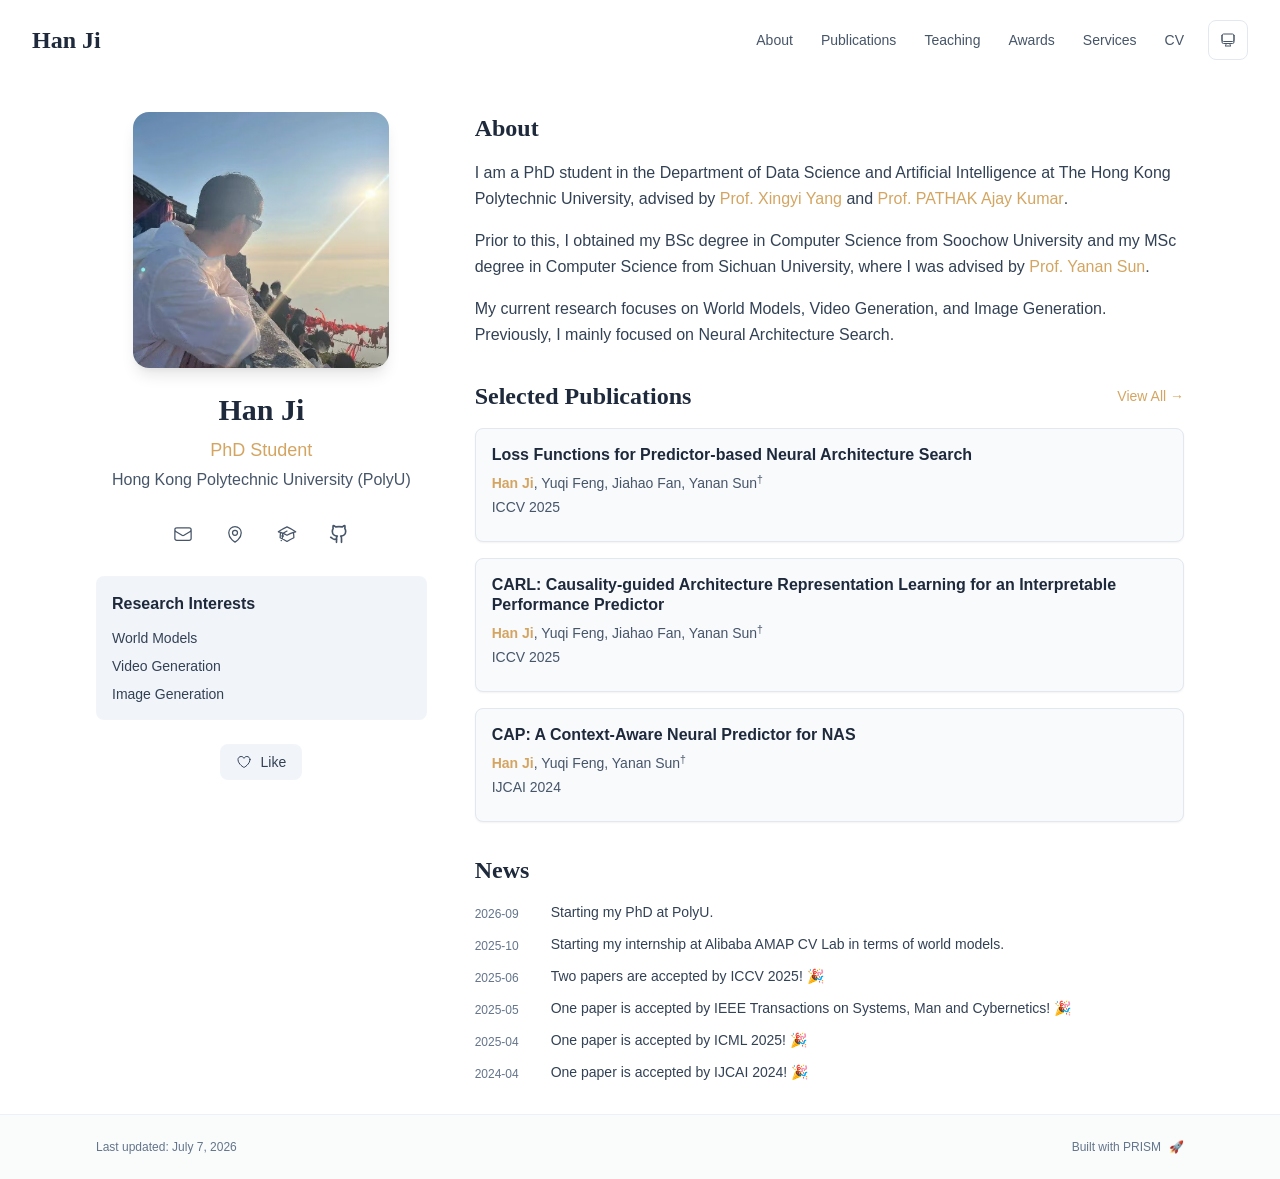
==== index.html @ 6428b6d0 "Initial deploy of academic website" ====
<!DOCTYPE html><html lang="en" class="scroll-smooth"><head><meta charSet="utf-8"/><meta name="viewport" content="width=device-width, initial-scale=1"/><link rel="preload" as="image" href="/bio2.png"/><link rel="stylesheet" href="/_next/static/css/220751dcb2cdf23d.css" data-precedence="next"/><link rel="preload" as="script" fetchPriority="low" href="/_next/static/chunks/webpack-af78f5c2c11af041.js"/><script src="/_next/static/chunks/4bd1b696-70b6d399998de86a.js" async=""></script><script src="/_next/static/chunks/684-5aaa8290a129f299.js" async=""></script><script src="/_next/static/chunks/main-app-34bcc7e7aa628ab0.js" async=""></script><script src="/_next/static/chunks/461-a9a5d7b05a71d978.js" async=""></script><script src="/_next/static/chunks/874-6cc630662f3664af.js" async=""></script><script src="/_next/static/chunks/291-e39730cc9327e39b.js" async=""></script><script src="/_next/static/chunks/app/layout-561e9ae7601bf448.js" async=""></script><script src="/_next/static/chunks/178-595a94b9af1e67b5.js" async=""></script><script src="/_next/static/chunks/748-71837b0eea5f5a3c.js" async=""></script><script src="/_next/static/chunks/app/page-a3419cb23f9fa292.js" async=""></script><link rel="icon" href="/favicon.svg" type="image/svg+xml"/><link rel="dns-prefetch" href="https://jialeliu.com"/><link rel="preconnect" href="https://jialeliu.com" crossorigin=""/><link rel="preload" as="font" type="font/woff2" href="https://jialeliu.com/fonts/georgiab.woff2" crossorigin=""/><script>
              try {
                const theme = localStorage.getItem('theme-storage');
                const parsed = theme ? JSON.parse(theme) : null;
                const setting = parsed?.state?.theme || 'system';
                const prefersDark = typeof window !== 'undefined' && window.matchMedia && window.matchMedia('(prefers-color-scheme: dark)').matches;
                const effective = setting === 'dark' ? 'dark' : (setting === 'light' ? 'light' : (prefersDark ? 'dark' : 'light'));
                var root = document.documentElement;
                root.classList.add(effective);
                root.setAttribute('data-theme', effective);
              } catch (e) {
                var root = document.documentElement;
                root.classList.add('light');
                root.setAttribute('data-theme', 'light');
              }
            </script><script>
    try {
      const cfg = {"enabled":true,"locales":["en"],"defaultLocale":"en","mode":"auto","fixedLocale":"en","persist":true,"switcher":true,"labels":{"en":"English"}};
      const storageKey = 'locale-storage';
      const normalize = (value) => typeof value === 'string' ? value.trim().replace('_', '-').toLowerCase() : '';
      const matchLocale = (candidate) => {
        const normalized = normalize(candidate);
        if (!normalized) return null;
        if (cfg.locales.includes(normalized)) return normalized;
        const language = normalized.split('-')[0];
        if (cfg.locales.includes(language)) return language;
        return null;
      };

      let resolved = null;

      if (!cfg.enabled) {
        resolved = cfg.defaultLocale;
      } else if (cfg.persist) {
        resolved = matchLocale(localStorage.getItem(storageKey));
      }

      if (!resolved) {
        if (cfg.mode === 'fixed') {
          resolved = cfg.fixedLocale;
        } else {
          resolved = matchLocale(navigator.language);
        }
      }

      if (!resolved) {
        resolved = cfg.defaultLocale;
      }

      const root = document.documentElement;
      root.lang = resolved;
      root.setAttribute('data-locale', resolved);

      if (cfg.persist) {
        localStorage.setItem(storageKey, resolved);
      }
    } catch (e) {
      const root = document.documentElement;
      root.lang = 'en';
      root.setAttribute('data-locale', 'en');
    }
  </script><title>Han Ji</title><meta name="description" content="PhD student at the Hong Kong Polytechnic University."/><meta name="author" content="Han Ji"/><meta name="keywords" content="Han Ji,PhD,Research,Hong Kong Polytechnic University (PolyU)"/><meta name="creator" content="Han Ji"/><meta name="publisher" content="Han Ji"/><meta property="og:title" content="Han Ji"/><meta property="og:description" content="PhD student at the Hong Kong Polytechnic University."/><meta property="og:site_name" content="Han Ji&#x27;s Academic Website"/><meta property="og:locale" content="en_US"/><meta property="og:type" content="website"/><meta name="twitter:card" content="summary"/><meta name="twitter:title" content="Han Ji"/><meta name="twitter:description" content="PhD student at the Hong Kong Polytechnic University."/><link rel="icon" href="/favicon.svg"/><script>document.querySelectorAll('body link[rel="icon"], body link[rel="apple-touch-icon"]').forEach(el => document.head.appendChild(el))</script><script src="/_next/static/chunks/polyfills-42372ed130431b0a.js" noModule=""></script></head><body class="font-sans antialiased"><div style="visibility:hidden"><nav class="fixed top-0 left-0 right-0 z-50" data-headlessui-state=""><div class="transition-all duration-300 ease-out bg-transparent" style="transform:translateY(-100px)"><div class="max-w-7xl mx-auto px-4 sm:px-6 lg:px-8"><div class="flex justify-between items-center h-16 lg:h-20"><div class="flex-shrink-0" tabindex="0"><a class="text-xl lg:text-2xl font-serif font-semibold text-primary hover:text-accent transition-colors duration-200" href="/">Han Ji</a></div><div class="hidden lg:block"><div class="ml-10 flex items-center space-x-3"><div class="relative flex items-baseline space-x-1"><a data-nav-href="/" class="relative px-3 py-2 text-sm font-medium rounded-lg transition-colors duration-150 text-primary" href="/">About</a><a data-nav-href="/publications" class="relative px-3 py-2 text-sm font-medium rounded-lg transition-colors duration-150 text-neutral-600" href="/publications/">Publications</a><a data-nav-href="/teaching" class="relative px-3 py-2 text-sm font-medium rounded-lg transition-colors duration-150 text-neutral-600" href="/teaching/">Teaching</a><a data-nav-href="/awards" class="relative px-3 py-2 text-sm font-medium rounded-lg transition-colors duration-150 text-neutral-600" href="/awards/">Awards</a><a data-nav-href="/services" class="relative px-3 py-2 text-sm font-medium rounded-lg transition-colors duration-150 text-neutral-600" href="/services/">Services</a><a data-nav-href="/cv" class="relative px-3 py-2 text-sm font-medium rounded-lg transition-colors duration-150 text-neutral-600" href="/cv/">CV</a></div><div class="flex items-center justify-center w-10 h-10 rounded-lg border border-neutral-200 dark:border-[rgba(148,163,184,0.24)] bg-background dark:bg-neutral-800"><div class="w-4 h-4 rounded-full bg-neutral-300 animate-pulse"></div></div></div></div><div class="lg:hidden flex items-center space-x-2"><div class="flex items-center justify-center w-10 h-10 rounded-lg border border-neutral-200 dark:border-[rgba(148,163,184,0.24)] bg-background dark:bg-neutral-800"><div class="w-4 h-4 rounded-full bg-neutral-300 animate-pulse"></div></div><button class="inline-flex items-center justify-center p-2 rounded-md text-neutral-600 hover:text-primary hover:bg-neutral-100 dark:hover:bg-neutral-800 focus:outline-none focus:ring-2 focus:ring-inset focus:ring-accent transition-colors duration-200" id="headlessui-disclosure-button-«R7pdb»" type="button" aria-expanded="false" data-headlessui-state=""><span class="sr-only">Open main menu</span><div><svg xmlns="http://www.w3.org/2000/svg" fill="none" viewBox="0 0 24 24" stroke-width="1.5" stroke="currentColor" aria-hidden="true" data-slot="icon" class="block h-6 w-6"><path stroke-linecap="round" stroke-linejoin="round" d="M3.75 6.75h16.5M3.75 12h16.5m-16.5 5.25h16.5"></path></svg></div></button></div></div></div></div></nav><main class="min-h-screen pt-16 lg:pt-20"><div class="max-w-6xl mx-auto px-4 sm:px-6 lg:px-8 py-8 bg-background min-h-screen"><div class="grid grid-cols-1 lg:grid-cols-3 gap-12"><div class="lg:col-span-1"><div class="sticky top-8" style="opacity:0;transform:translateY(20px)"><div class="w-64 h-64 mx-auto mb-6 rounded-2xl overflow-hidden shadow-lg hover:shadow-xl transition-all duration-200 hover:scale-105"><img alt="Han Ji" width="256" height="256" decoding="async" data-nimg="1" class="w-full h-full object-cover object-[32%_center]" style="color:transparent" src="/bio2.png"/></div><div class="text-center mb-6"><h1 class="text-3xl font-serif font-bold text-primary mb-2">Han Ji</h1><p class="text-lg text-accent font-medium mb-1">PhD Student</p><p class="text-neutral-600 mb-2">Hong Kong Polytechnic University (PolyU)</p></div><div class="flex flex-wrap justify-center gap-3 sm:gap-4 mb-6 relative px-2"><div class="relative"><button class="p-2 sm:p-2 transition-colors duration-200 text-neutral-600 dark:text-neutral-400 hover:text-accent" aria-label="Email"><svg xmlns="http://www.w3.org/2000/svg" fill="none" viewBox="0 0 24 24" stroke-width="1.5" stroke="currentColor" aria-hidden="true" data-slot="icon" class="h-5 w-5"><path stroke-linecap="round" stroke-linejoin="round" d="M21.75 6.75v10.5a2.25 2.25 0 0 1-2.25 2.25h-15a2.25 2.25 0 0 1-2.25-2.25V6.75m19.5 0A2.25 2.25 0 0 0 19.5 4.5h-15a2.25 2.25 0 0 0-2.25 2.25m19.5 0v.243a2.25 2.25 0 0 1-1.07 1.916l-7.5 4.615a2.25 2.25 0 0 1-2.36 0L3.32 8.91a2.25 2.25 0 0 1-1.07-1.916V6.75"></path></svg></button></div><div class="relative"><button class="p-2 sm:p-2 transition-colors duration-200 text-neutral-600 dark:text-neutral-400 hover:text-accent" aria-label="Location"><svg xmlns="http://www.w3.org/2000/svg" fill="none" viewBox="0 0 24 24" stroke-width="1.5" stroke="currentColor" aria-hidden="true" data-slot="icon" class="h-5 w-5"><path stroke-linecap="round" stroke-linejoin="round" d="M15 10.5a3 3 0 1 1-6 0 3 3 0 0 1 6 0Z"></path><path stroke-linecap="round" stroke-linejoin="round" d="M19.5 10.5c0 7.142-7.5 11.25-7.5 11.25S4.5 17.642 4.5 10.5a7.5 7.5 0 1 1 15 0Z"></path></svg></button></div><a href="https://scholar.google.com/citations?user=pxT6aN0AAAAJ" target="_blank" rel="noopener noreferrer" class="p-2 sm:p-2 text-neutral-600 dark:text-neutral-400 hover:text-accent transition-colors duration-200" aria-label="Google Scholar"><svg xmlns="http://www.w3.org/2000/svg" fill="none" viewBox="0 0 24 24" stroke-width="1.5" stroke="currentColor" aria-hidden="true" data-slot="icon" class="h-5 w-5"><path stroke-linecap="round" stroke-linejoin="round" d="M4.26 10.147a60.438 60.438 0 0 0-.491 6.347A48.62 48.62 0 0 1 12 20.904a48.62 48.62 0 0 1 8.232-4.41 60.46 60.46 0 0 0-.491-6.347m-15.482 0a50.636 50.636 0 0 0-2.658-.813A59.906 59.906 0 0 1 12 3.493a59.903 59.903 0 0 1 10.399 5.84c-.896.248-1.783.52-2.658.814m-15.482 0A50.717 50.717 0 0 1 12 13.489a50.702 50.702 0 0 1 7.74-3.342M6.75 15a.75.75 0 1 0 0-1.5.75.75 0 0 0 0 1.5Zm0 0v-3.675A55.378 55.378 0 0 1 12 8.443m-7.007 11.55A5.981 5.981 0 0 0 6.75 15.75v-1.5"></path></svg></a><a href="https://github.com/jihan4431" target="_blank" rel="noopener noreferrer" class="p-2 sm:p-2 text-neutral-600 dark:text-neutral-400 hover:text-accent transition-colors duration-200" aria-label="GitHub"><svg xmlns="http://www.w3.org/2000/svg" width="24" height="24" viewBox="0 0 24 24" fill="none" stroke="currentColor" stroke-width="2" stroke-linecap="round" stroke-linejoin="round" class="lucide lucide-github h-5 w-5" aria-hidden="true"><path d="M15 22v-4a4.8 4.8 0 0 0-1-3.5c3 0 6-2 6-5.5.08-1.25-.27-2.48-1-3.5.28-1.15.28-2.35 0-3.5 0 0-1 0-3 1.5-2.64-.5-5.36-.5-8 0C6 2 5 2 5 2c-.3 1.15-.3 2.35 0 3.5A5.403 5.403 0 0 0 4 9c0 3.5 3 5.5 6 5.5-.39.49-.68 1.05-.85 1.65-.17.6-.22 1.23-.15 1.85v4"></path><path d="M9 18c-4.51 2-5-2-7-2"></path></svg></a></div><div class="bg-neutral-100 dark:bg-neutral-800 rounded-lg p-4 mb-6 hover:shadow-lg transition-all duration-200 hover:scale-[1.02]"><h3 class="font-semibold text-primary mb-3">Research Interests</h3><div class="space-y-2 text-sm text-neutral-700 dark:text-neutral-500"><div>World Models</div><div>Video Generation</div><div>Image Generation</div></div></div><div class="flex justify-center"><div class="relative"><button class="flex items-center space-x-2 px-4 py-2 rounded-lg font-medium text-sm transition-all duration-200 bg-neutral-100 dark:bg-neutral-800 text-neutral-700 dark:text-neutral-500 hover:bg-red-50 dark:hover:bg-red-900/20 hover:text-red-600 dark:hover:text-red-400 cursor-pointer" tabindex="0"><svg xmlns="http://www.w3.org/2000/svg" fill="none" viewBox="0 0 24 24" stroke-width="1.5" stroke="currentColor" aria-hidden="true" data-slot="icon" class="h-4 w-4"><path stroke-linecap="round" stroke-linejoin="round" d="M21 8.25c0-2.485-2.099-4.5-4.688-4.5-1.935 0-3.597 1.126-4.312 2.733-.715-1.607-2.377-2.733-4.313-2.733C5.1 3.75 3 5.765 3 8.25c0 7.22 9 12 9 12s9-4.78 9-12Z"></path></svg><span>Like</span></button></div></div></div></div><div class="lg:col-span-2 space-y-8"><section id="about" class="scroll-mt-24 space-y-8"><section style="opacity:0;transform:translateY(20px)"><h2 class="text-2xl font-serif font-bold text-primary mb-4">About</h2><div class="text-neutral-700 dark:text-neutral-600 leading-relaxed"><p class="mb-4 last:mb-0">I am a PhD student in the Department of Data Science and Artificial Intelligence at The Hong Kong Polytechnic University, advised by <a href="https://adamdad.github.io/" node="[object Object]" target="_blank" rel="noopener noreferrer" class="text-accent font-medium transition-all duration-200 rounded hover:bg-accent/10 hover:shadow-sm">Prof. Xingyi Yang</a> and <a href="https://web.comp.polyu.edu.hk/csajaykr/" node="[object Object]" target="_blank" rel="noopener noreferrer" class="text-accent font-medium transition-all duration-200 rounded hover:bg-accent/10 hover:shadow-sm">Prof. PATHAK Ajay Kumar</a>.</p>
<p class="mb-4 last:mb-0">Prior to this, I obtained my BSc degree in Computer Science from Soochow University and my MSc degree in Computer Science from Sichuan University, where I was advised by <a href="https://yn-sun.github.io/" node="[object Object]" target="_blank" rel="noopener noreferrer" class="text-accent font-medium transition-all duration-200 rounded hover:bg-accent/10 hover:shadow-sm">Prof. Yanan Sun</a>.</p>
<p class="mb-4 last:mb-0">My current research focuses on World Models, Video Generation, and Image Generation. Previously, I mainly focused on Neural Architecture Search.</p></div></section><section style="opacity:0;transform:translateY(20px)"><div class="flex items-center justify-between mb-4"><h2 class="text-2xl font-serif font-bold text-primary">Selected Publications</h2><a class="text-accent hover:text-accent-dark text-sm font-medium transition-all duration-200 rounded hover:bg-accent/10 hover:shadow-sm" href="/publications/">View All<!-- --> →</a></div><div class="space-y-4"><div class="bg-neutral-50 dark:bg-neutral-800 p-4 rounded-lg shadow-sm border border-neutral-200 dark:border-[rgba(148,163,184,0.24)] hover:shadow-lg transition-all duration-200 hover:scale-[1.02]" style="opacity:0;transform:translateY(20px)"><h3 class="font-semibold text-primary mb-2 leading-tight">Loss Functions for Predictor-based Neural Architecture Search</h3><p class="text-sm text-neutral-600 dark:text-neutral-500 mb-1"><span><span class="font-semibold text-accent ">Han Ji</span>, </span><span><span class=" ">Yuqi Feng</span>, </span><span><span class=" ">Jiahao Fan</span>, </span><span><span class=" ">Yanan Sun</span><sup class="ml-0 text-neutral-600 dark:text-neutral-500">†</sup></span></p><p class="text-sm text-neutral-600 dark:text-neutral-500 mb-2">ICCV 2025</p></div><div class="bg-neutral-50 dark:bg-neutral-800 p-4 rounded-lg shadow-sm border border-neutral-200 dark:border-[rgba(148,163,184,0.24)] hover:shadow-lg transition-all duration-200 hover:scale-[1.02]" style="opacity:0;transform:translateY(20px)"><h3 class="font-semibold text-primary mb-2 leading-tight">CARL: Causality-guided Architecture Representation Learning for an Interpretable Performance Predictor</h3><p class="text-sm text-neutral-600 dark:text-neutral-500 mb-1"><span><span class="font-semibold text-accent ">Han Ji</span>, </span><span><span class=" ">Yuqi Feng</span>, </span><span><span class=" ">Jiahao Fan</span>, </span><span><span class=" ">Yanan Sun</span><sup class="ml-0 text-neutral-600 dark:text-neutral-500">†</sup></span></p><p class="text-sm text-neutral-600 dark:text-neutral-500 mb-2">ICCV 2025</p></div><div class="bg-neutral-50 dark:bg-neutral-800 p-4 rounded-lg shadow-sm border border-neutral-200 dark:border-[rgba(148,163,184,0.24)] hover:shadow-lg transition-all duration-200 hover:scale-[1.02]" style="opacity:0;transform:translateY(20px)"><h3 class="font-semibold text-primary mb-2 leading-tight">CAP: A Context-Aware Neural Predictor for NAS</h3><p class="text-sm text-neutral-600 dark:text-neutral-500 mb-1"><span><span class="font-semibold text-accent ">Han Ji</span>, </span><span><span class=" ">Yuqi Feng</span>, </span><span><span class=" ">Yanan Sun</span><sup class="ml-0 text-neutral-600 dark:text-neutral-500">†</sup></span></p><p class="text-sm text-neutral-600 dark:text-neutral-500 mb-2">IJCAI 2024</p></div></div></section><section style="opacity:0;transform:translateY(20px)"><h2 class="text-2xl font-serif font-bold text-primary mb-4">News</h2><div class="space-y-3"><div class="flex items-start space-x-3"><span class="text-xs text-neutral-500 mt-1 w-16 flex-shrink-0">2026-09</span><p class="text-sm text-neutral-700">Starting my PhD at PolyU.</p></div><div class="flex items-start space-x-3"><span class="text-xs text-neutral-500 mt-1 w-16 flex-shrink-0">2025-10</span><p class="text-sm text-neutral-700">Starting my internship at Alibaba AMAP CV Lab in terms of world models.</p></div><div class="flex items-start space-x-3"><span class="text-xs text-neutral-500 mt-1 w-16 flex-shrink-0">2025-06</span><p class="text-sm text-neutral-700">Two papers are accepted by ICCV 2025! 🎉</p></div><div class="flex items-start space-x-3"><span class="text-xs text-neutral-500 mt-1 w-16 flex-shrink-0">2025-05</span><p class="text-sm text-neutral-700">One paper is accepted by IEEE Transactions on Systems, Man and Cybernetics! 🎉</p></div><div class="flex items-start space-x-3"><span class="text-xs text-neutral-500 mt-1 w-16 flex-shrink-0">2025-04</span><p class="text-sm text-neutral-700">One paper is accepted by ICML 2025! 🎉</p></div><div class="flex items-start space-x-3"><span class="text-xs text-neutral-500 mt-1 w-16 flex-shrink-0">2024-04</span><p class="text-sm text-neutral-700">One paper is accepted by IJCAI 2024! 🎉</p></div></div></section></section></div></div></div><!--$--><!--/$--><!--$--><!--/$--></main><footer class="border-t border-neutral-200/50 bg-neutral-50/50 dark:bg-neutral-900/50 dark:border-neutral-700/50"><div class="max-w-6xl mx-auto px-4 sm:px-6 lg:px-8 py-6"><div class="flex flex-col sm:flex-row justify-between items-center gap-2"><p class="text-xs text-neutral-500">Last updated<!-- -->: <!-- -->July 7, 2026</p><p class="text-xs text-neutral-500 flex items-center"><a href="https://github.com/xyjoey/PRISM" target="_blank" rel="noopener noreferrer">Built with PRISM</a><span class="ml-2">🚀</span></p></div></div></footer></div><script src="/_next/static/chunks/webpack-af78f5c2c11af041.js" async=""></script><script>(self.__next_f=self.__next_f||[]).push([0])</script><script>self.__next_f.push([1,"1:\"$Sreact.fragment\"\n3:I[3719,[\"461\",\"static/chunks/461-a9a5d7b05a71d978.js\",\"874\",\"static/chunks/874-6cc630662f3664af.js\",\"291\",\"static/chunks/291-e39730cc9327e39b.js\",\"177\",\"static/chunks/app/layout-561e9ae7601bf448.js\"],\"ThemeProvider\"]\n4:I[310,[\"461\",\"static/chunks/461-a9a5d7b05a71d978.js\",\"874\",\"static/chunks/874-6cc630662f3664af.js\",\"291\",\"static/chunks/291-e39730cc9327e39b.js\",\"177\",\"static/chunks/app/layout-561e9ae7601bf448.js\"],\"LocaleProvider\"]\n5:I[4574,[\"461\",\"static/chunks/461-a9a5d7b05a71d978.js\",\"874\",\"static/chunks/874-6cc630662f3664af.js\",\"291\",\"static/chunks/291-e39730cc9327e39b.js\",\"177\",\"static/chunks/app/layout-561e9ae7601bf448.js\"],\"default\"]\n6:I[7555,[],\"\"]\n7:I[1295,[],\"\"]\n8:I[2548,[\"461\",\"static/chunks/461-a9a5d7b05a71d978.js\",\"874\",\"static/chunks/874-6cc630662f3664af.js\",\"291\",\"static/chunks/291-e39730cc9327e39b.js\",\"177\",\"static/chunks/app/layout-561e9ae7601bf448.js\"],\"default\"]\n9:I[6613,[\"461\",\"static/chunks/461-a9a5d7b05a71d978.js\",\"178\",\"static/chunks/178-595a94b9af1e67b5.js\",\"874\",\"static/chunks/874-6cc630662f3664af.js\",\"748\",\"static/chunks/748-71837b0eea5f5a3c.js\",\"974\",\"static/chunks/app/page-a3419cb23f9fa292.js\"],\"default\"]\na:I[9665,[],\"MetadataBoundary\"]\nc:I[9665,[],\"OutletBoundary\"]\nf:I[4911,[],\"AsyncMetadataOutlet\"]\n11:I[9665,[],\"ViewportBoundary\"]\n13:I[6614,[],\"\"]\n:HL[\"/_next/static/css/220751dcb2cdf23d.css\",\"style\"]\n2:T5c4,\n    try {\n      const cfg = {\"enabled\":true,\"locales\":[\"en\"],\"defaultLocale\":\"en\",\"mode\":\"auto\",\"fixedLocale\":\"en\",\"persist\":true,\"switcher\":true,\"labels\":{\"en\":\"English\"}};\n      const storageKey = 'locale-storage';\n      const normalize = (value) =\u003e typeof value === 'string' ? value.trim().replace('_', '-').toLowerCase() : '';\n      const matchLocale = (candidate) =\u003e {\n        const normalized = normalize(candidate);\n        if (!normalized) return null;\n        if (cfg.locales.includes(normalized)) return normalized;\n        const language = normalized.split('-')[0];\n        if (cfg.locales.includes(language)) return language;\n        return null;\n      "])</script><script>self.__next_f.push([1,"};\n\n      let resolved = null;\n\n      if (!cfg.enabled) {\n        resolved = cfg.defaultLocale;\n      } else if (cfg.persist) {\n        resolved = matchLocale(localStorage.getItem(storageKey));\n      }\n\n      if (!resolved) {\n        if (cfg.mode === 'fixed') {\n          resolved = cfg.fixedLocale;\n        } else {\n          resolved = matchLocale(navigator.language);\n        }\n      }\n\n      if (!resolved) {\n        resolved = cfg.defaultLocale;\n      }\n\n      const root = document.documentElement;\n      root.lang = resolved;\n      root.setAttribute('data-locale', resolved);\n\n      if (cfg.persist) {\n        localStorage.setItem(storageKey, resolved);\n      }\n    } catch (e) {\n      const root = document.documentElement;\n      root.lang = 'en';\n      root.setAttribute('data-locale', 'en');\n    }\n  "])</script><script>self.__next_f.push([1,"0:{\"P\":null,\"b\":\"VHwRyN3sO73Oo_-S9ZNqC\",\"p\":\"\",\"c\":[\"\",\"\"],\"i\":false,\"f\":[[[\"\",{\"children\":[\"__PAGE__\",{}]},\"$undefined\",\"$undefined\",true],[\"\",[\"$\",\"$1\",\"c\",{\"children\":[[[\"$\",\"link\",\"0\",{\"rel\":\"stylesheet\",\"href\":\"/_next/static/css/220751dcb2cdf23d.css\",\"precedence\":\"next\",\"crossOrigin\":\"$undefined\",\"nonce\":\"$undefined\"}]],[\"$\",\"html\",null,{\"lang\":\"en\",\"className\":\"scroll-smooth\",\"suppressHydrationWarning\":true,\"children\":[[\"$\",\"head\",null,{\"children\":[[\"$\",\"link\",null,{\"rel\":\"icon\",\"href\":\"/favicon.svg\",\"type\":\"image/svg+xml\"}],[\"$\",\"link\",null,{\"rel\":\"dns-prefetch\",\"href\":\"https://jialeliu.com\"}],[\"$\",\"link\",null,{\"rel\":\"preconnect\",\"href\":\"https://jialeliu.com\",\"crossOrigin\":\"\"}],[\"$\",\"link\",null,{\"rel\":\"preload\",\"as\":\"font\",\"type\":\"font/woff2\",\"href\":\"https://jialeliu.com/fonts/georgiab.woff2\",\"crossOrigin\":\"\"}],[\"$\",\"script\",null,{\"dangerouslySetInnerHTML\":{\"__html\":\"\\n              try {\\n                const theme = localStorage.getItem('theme-storage');\\n                const parsed = theme ? JSON.parse(theme) : null;\\n                const setting = parsed?.state?.theme || 'system';\\n                const prefersDark = typeof window !== 'undefined' \u0026\u0026 window.matchMedia \u0026\u0026 window.matchMedia('(prefers-color-scheme: dark)').matches;\\n                const effective = setting === 'dark' ? 'dark' : (setting === 'light' ? 'light' : (prefersDark ? 'dark' : 'light'));\\n                var root = document.documentElement;\\n                root.classList.add(effective);\\n                root.setAttribute('data-theme', effective);\\n              } catch (e) {\\n                var root = document.documentElement;\\n                root.classList.add('light');\\n                root.setAttribute('data-theme', 'light');\\n              }\\n            \"}}],[\"$\",\"script\",null,{\"dangerouslySetInnerHTML\":{\"__html\":\"$2\"}}]]}],[\"$\",\"body\",null,{\"className\":\"font-sans antialiased\",\"children\":[\"$\",\"$L3\",null,{\"children\":[\"$\",\"$L4\",null,{\"config\":{\"enabled\":true,\"locales\":[\"en\"],\"defaultLocale\":\"en\",\"mode\":\"auto\",\"fixedLocale\":\"en\",\"persist\":true,\"switcher\":true,\"labels\":{\"en\":\"English\"}},\"children\":[[\"$\",\"$L5\",null,{\"items\":[{\"title\":\"About\",\"type\":\"page\",\"target\":\"about\",\"href\":\"/\"},{\"title\":\"Publications\",\"type\":\"page\",\"target\":\"publications\",\"href\":\"/publications\"},{\"title\":\"Teaching\",\"type\":\"page\",\"target\":\"teaching\",\"href\":\"/teaching\"},{\"title\":\"Awards\",\"type\":\"page\",\"target\":\"awards\",\"href\":\"/awards\"},{\"title\":\"Services\",\"type\":\"page\",\"target\":\"services\",\"href\":\"/services\"},{\"title\":\"CV\",\"type\":\"page\",\"target\":\"cv\",\"href\":\"/cv\"}],\"siteTitle\":\"Han Ji\",\"enableOnePageMode\":false,\"i18n\":\"$0:f:0:1:1:props:children:1:props:children:1:props:children:props:children:props:config\",\"itemsByLocale\":{\"en\":[{\"title\":\"About\",\"type\":\"page\",\"target\":\"about\",\"href\":\"/\"},{\"title\":\"Publications\",\"type\":\"page\",\"target\":\"publications\",\"href\":\"/publications\"},{\"title\":\"Teaching\",\"type\":\"page\",\"target\":\"teaching\",\"href\":\"/teaching\"},{\"title\":\"Awards\",\"type\":\"page\",\"target\":\"awards\",\"href\":\"/awards\"},{\"title\":\"Services\",\"type\":\"page\",\"target\":\"services\",\"href\":\"/services\"},{\"title\":\"CV\",\"type\":\"page\",\"target\":\"cv\",\"href\":\"/cv\"}]},\"siteTitleByLocale\":{\"en\":\"Han Ji\"}}],[\"$\",\"main\",null,{\"className\":\"min-h-screen pt-16 lg:pt-20\",\"children\":[\"$\",\"$L6\",null,{\"parallelRouterKey\":\"children\",\"error\":\"$undefined\",\"errorStyles\":\"$undefined\",\"errorScripts\":\"$undefined\",\"template\":[\"$\",\"$L7\",null,{}],\"templateStyles\":\"$undefined\",\"templateScripts\":\"$undefined\",\"notFound\":[[[\"$\",\"title\",null,{\"children\":\"404: This page could not be found.\"}],[\"$\",\"div\",null,{\"style\":{\"fontFamily\":\"system-ui,\\\"Segoe UI\\\",Roboto,Helvetica,Arial,sans-serif,\\\"Apple Color Emoji\\\",\\\"Segoe UI Emoji\\\"\",\"height\":\"100vh\",\"textAlign\":\"center\",\"display\":\"flex\",\"flexDirection\":\"column\",\"alignItems\":\"center\",\"justifyContent\":\"center\"},\"children\":[\"$\",\"div\",null,{\"children\":[[\"$\",\"style\",null,{\"dangerouslySetInnerHTML\":{\"__html\":\"body{color:#000;background:#fff;margin:0}.next-error-h1{border-right:1px solid rgba(0,0,0,.3)}@media (prefers-color-scheme:dark){body{color:#fff;background:#000}.next-error-h1{border-right:1px solid rgba(255,255,255,.3)}}\"}}],[\"$\",\"h1\",null,{\"className\":\"next-error-h1\",\"style\":{\"display\":\"inline-block\",\"margin\":\"0 20px 0 0\",\"padding\":\"0 23px 0 0\",\"fontSize\":24,\"fontWeight\":500,\"verticalAlign\":\"top\",\"lineHeight\":\"49px\"},\"children\":404}],[\"$\",\"div\",null,{\"style\":{\"display\":\"inline-block\"},\"children\":[\"$\",\"h2\",null,{\"style\":{\"fontSize\":14,\"fontWeight\":400,\"lineHeight\":\"49px\",\"margin\":0},\"children\":\"This page could not be found.\"}]}]]}]}]],[]],\"forbidden\":\"$undefined\",\"unauthorized\":\"$undefined\"}]}],[\"$\",\"$L8\",null,{\"lastUpdated\":\"July 7, 2026\",\"lastUpdatedByLocale\":{\"en\":\"July 7, 2026\"},\"defaultLocale\":\"en\"}]]}]}]}]]}]]}],{\"children\":[\"__PAGE__\",[\"$\",\"$1\",\"c\",{\"children\":[[\"$\",\"$L9\",null,{\"dataByLocale\":{\"en\":{\"author\":{\"name\":\"Han Ji\",\"title\":\"PhD Student\",\"institution\":\"Hong Kong Polytechnic University (PolyU)\",\"avatar\":\"/bio2.png\"},\"social\":{\"email\":\"928839165@qq.com\",\"location\":\"Hong Kong, China\",\"location_details\":[\"Room 123, Science Building,\",\"University Avenue, Hong Kong, China\"],\"google_scholar\":\"https://scholar.google.com/citations?user=pxT6aN0AAAAJ\",\"github\":\"https://github.com/jihan4431\"},\"features\":{\"enable_likes\":true,\"enable_one_page_mode\":false},\"enableOnePageMode\":false,\"researchInterests\":[\"World Models\",\"Video Generation\",\"Image Generation\"],\"pagesToShow\":[{\"type\":\"about\",\"id\":\"about\",\"sections\":[{\"id\":\"about\",\"type\":\"markdown\",\"source\":\"bio.md\",\"title\":\"About\",\"content\":\"I am a PhD student in the Department of Data Science and Artificial Intelligence at The Hong Kong Polytechnic University, advised by [Prof. Xingyi Yang](https://adamdad.github.io/) and [Prof. PATHAK Ajay Kumar](https://web.comp.polyu.edu.hk/csajaykr/).\\r\\n\\r\\nPrior to this, I obtained my BSc degree in Computer Science from Soochow University and my MSc degree in Computer Science from Sichuan University, where I was advised by [Prof. Yanan Sun](https://yn-sun.github.io/).\\r\\n\\r\\nMy current research focuses on World Models, Video Generation, and Image Generation. Previously, I mainly focused on Neural Architecture Search.\"},{\"id\":\"featured_publications\",\"type\":\"publications\",\"title\":\"Selected Publications\",\"filter\":\"selected\",\"limit\":5,\"publications\":[{\"id\":\"ji2025loss\",\"title\":\"Loss Functions for Predictor-based Neural Architecture Search\",\"titleNodes\":[{\"type\":\"text\",\"text\":\"Loss Functions for Predictor-based Neural Architecture Search\"}],\"authors\":[{\"name\":\"Han Ji\",\"isHighlighted\":true,\"isCorresponding\":false,\"isCoAuthor\":false},{\"name\":\"Yuqi Feng\",\"isHighlighted\":false,\"isCorresponding\":false,\"isCoAuthor\":false},{\"name\":\"Jiahao Fan\",\"isHighlighted\":false,\"isCorresponding\":false,\"isCoAuthor\":false},{\"name\":\"Yanan Sun\",\"isHighlighted\":false,\"isCorresponding\":true,\"isCoAuthor\":false}],\"year\":2025,\"type\":\"conference\",\"status\":\"published\",\"tags\":[],\"keywords\":\"$0:f:0:1:2:children:1:props:children:0:props:dataByLocale:en:pagesToShow:0:sections:1:publications:0:tags\",\"researchArea\":\"neural-networks\",\"journal\":\"\",\"conference\":\"ICCV 2025\",\"code\":\"https://github.com/jihan4431/PWLNAS\",\"paper\":\"https://openaccess.thecvf.com/content/ICCV2025/papers/Ji_Loss_Functions_for_Predictor-based_Neural_Architecture_Search_ICCV_2025_paper.pdf\",\"abstract\":\"\",\"description\":\"\",\"selected\":true,\"preview\":\"pwlnas.png\",\"bibtex\":\"@inproceedings{ji2025loss,\\n  title = {Loss Functions for Predictor-based Neural Architecture Search},\\n  booktitle = {ICCV 2025},\\n  author = {Han Ji and Yuqi Feng and Jiahao Fan and Yanan Sun},\\n  year = {2025},\\n  paper = {https://openaccess.thecvf.com/content/ICCV2025/papers/Ji_Loss_Functions_for_Predictor-based_Neural_Architecture_Search_ICCV_2025_paper.pdf}\\n}\"},{\"id\":\"ji2025carl\",\"title\":\"CARL: Causality-guided Architecture Representation Learning for an Interpretable Performance Predictor\",\"titleNodes\":[{\"type\":\"text\",\"text\":\"CARL: Causality-guided Architecture Representation Learning for an Interpretable Performance Predictor\"}],\"authors\":[{\"name\":\"Han Ji\",\"isHighlighted\":true,\"isCorresponding\":false,\"isCoAuthor\":false},{\"name\":\"Yuqi Feng\",\"isHighlighted\":false,\"isCorresponding\":false,\"isCoAuthor\":false},{\"name\":\"Jiahao Fan\",\"isHighlighted\":false,\"isCorresponding\":false,\"isCoAuthor\":false},{\"name\":\"Yanan Sun\",\"isHighlighted\":false,\"isCorresponding\":true,\"isCoAuthor\":false}],\"year\":2025,\"type\":\"conference\",\"status\":\"published\",\"tags\":[],\"keywords\":\"$0:f:0:1:2:children:1:props:children:0:props:dataByLocale:en:pagesToShow:0:sections:1:publications:1:tags\",\"researchArea\":\"machine-learning\",\"journal\":\"\",\"conference\":\"ICCV 2025\",\"code\":\"https://github.com/jihan4431/CARL\",\"paper\":\"https://openaccess.thecvf.com/content/ICCV2025/papers/Ji_CARL_Causality-guided_Architecture_Representation_Learning_for_an_Interpretable_Performance_Predictor_ICCV_2025_paper.pdf\",\"abstract\":\"\",\"description\":\"\",\"selected\":true,\"preview\":\"CARL.png\",\"bibtex\":\"@inproceedings{ji2025carl,\\n  title = {CARL: Causality-guided Architecture Representation Learning for an Interpretable Performance Predictor},\\n  booktitle = {ICCV 2025},\\n  author = {Han Ji and Yuqi Feng and Jiahao Fan and Yanan Sun},\\n  year = {2025},\\n  paper = {https://openaccess.thecvf.com/content/ICCV2025/papers/Ji_CARL_Causality-guided_Architecture_Representation_Learning_for_an_Interpretable_Performance_Predictor_ICCV_2025_paper.pdf}\\n}\"},{\"id\":\"ji2024CAP\",\"title\":\"CAP: A Context-Aware Neural Predictor for NAS\",\"titleNodes\":[{\"type\":\"text\",\"text\":\"CAP: A Context-Aware Neural Predictor for NAS\"}],\"authors\":[{\"name\":\"Han Ji\",\"isHighlighted\":true,\"isCorresponding\":false,\"isCoAuthor\":false},{\"name\":\"Yuqi Feng\",\"isHighlighted\":false,\"isCorresponding\":false,\"isCoAuthor\":false},{\"name\":\"Yanan Sun\",\"isHighlighted\":false,\"isCorresponding\":true,\"isCoAuthor\":false}],\"year\":2024,\"type\":\"conference\",\"status\":\"published\",\"tags\":[],\"keywords\":\"$0:f:0:1:2:children:1:props:children:0:props:dataByLocale:en:pagesToShow:0:sections:1:publications:2:tags\",\"researchArea\":\"neural-networks\",\"journal\":\"\",\"conference\":\"IJCAI 2024\",\"code\":\"https://github.com/jihan4431/CAP\",\"paper\":\"https://arxiv.org/pdf/2406.02056\",\"abstract\":\"\",\"description\":\"\",\"selected\":true,\"preview\":\"cap.png\",\"bibtex\":\"@inproceedings{ji2024CAP,\\n  title = {CAP: A Context-Aware Neural Predictor for NAS},\\n  booktitle = {IJCAI 2024},\\n  author = {Han Ji and Yuqi Feng and Yanan Sun},\\n  year = {2024},\\n  paper = {https://arxiv.org/pdf/2406.02056}\\n}\"}]},{\"id\":\"news\",\"type\":\"list\",\"title\":\"News\",\"source\":\"news.toml\",\"items\":[{\"date\":\"2026-09\",\"content\":\"Starting my PhD at PolyU.\"},{\"date\":\"2025-10\",\"content\":\"Starting my internship at Alibaba AMAP CV Lab in terms of world models.\"},{\"date\":\"2025-06\",\"content\":\"Two papers are accepted by ICCV 2025! 🎉\"},{\"date\":\"2025-05\",\"content\":\"One paper is accepted by IEEE Transactions on Systems, Man and Cybernetics! 🎉\"},{\"date\":\"2025-04\",\"content\":\"One paper is accepted by ICML 2025! 🎉\"},{\"date\":\"2024-04\",\"content\":\"One paper is accepted by IJCAI 2024! 🎉\"}]}]}]}},\"defaultLocale\":\"en\"}],[\"$\",\"$La\",null,{\"children\":\"$Lb\"}],null,[\"$\",\"$Lc\",null,{\"children\":[\"$Ld\",\"$Le\",[\"$\",\"$Lf\",null,{\"promise\":\"$@10\"}]]}]]}],{},null,false]},null,false],[\"$\",\"$1\",\"h\",{\"children\":[null,[\"$\",\"$1\",\"yN9S2TZ-5j9NQJY0mBh3V\",{\"children\":[[\"$\",\"$L11\",null,{\"children\":\"$L12\"}],null]}],null]}],false]],\"m\":\"$undefined\",\"G\":[\"$13\",\"$undefined\"],\"s\":false,\"S\":true}\n"])</script><script>self.__next_f.push([1,"14:\"$Sreact.suspense\"\n15:I[4911,[],\"AsyncMetadata\"]\nb:[\"$\",\"$14\",null,{\"fallback\":null,\"children\":[\"$\",\"$L15\",null,{\"promise\":\"$@16\"}]}]\n"])</script><script>self.__next_f.push([1,"e:null\n"])</script><script>self.__next_f.push([1,"12:[[\"$\",\"meta\",\"0\",{\"charSet\":\"utf-8\"}],[\"$\",\"meta\",\"1\",{\"name\":\"viewport\",\"content\":\"width=device-width, initial-scale=1\"}]]\nd:null\n"])</script><script>self.__next_f.push([1,"16:{\"metadata\":[[\"$\",\"title\",\"0\",{\"children\":\"Han Ji\"}],[\"$\",\"meta\",\"1\",{\"name\":\"description\",\"content\":\"PhD student at the Hong Kong Polytechnic University.\"}],[\"$\",\"meta\",\"2\",{\"name\":\"author\",\"content\":\"Han Ji\"}],[\"$\",\"meta\",\"3\",{\"name\":\"keywords\",\"content\":\"Han Ji,PhD,Research,Hong Kong Polytechnic University (PolyU)\"}],[\"$\",\"meta\",\"4\",{\"name\":\"creator\",\"content\":\"Han Ji\"}],[\"$\",\"meta\",\"5\",{\"name\":\"publisher\",\"content\":\"Han Ji\"}],[\"$\",\"meta\",\"6\",{\"property\":\"og:title\",\"content\":\"Han Ji\"}],[\"$\",\"meta\",\"7\",{\"property\":\"og:description\",\"content\":\"PhD student at the Hong Kong Polytechnic University.\"}],[\"$\",\"meta\",\"8\",{\"property\":\"og:site_name\",\"content\":\"Han Ji's Academic Website\"}],[\"$\",\"meta\",\"9\",{\"property\":\"og:locale\",\"content\":\"en_US\"}],[\"$\",\"meta\",\"10\",{\"property\":\"og:type\",\"content\":\"website\"}],[\"$\",\"meta\",\"11\",{\"name\":\"twitter:card\",\"content\":\"summary\"}],[\"$\",\"meta\",\"12\",{\"name\":\"twitter:title\",\"content\":\"Han Ji\"}],[\"$\",\"meta\",\"13\",{\"name\":\"twitter:description\",\"content\":\"PhD student at the Hong Kong Polytechnic University.\"}],[\"$\",\"link\",\"14\",{\"rel\":\"icon\",\"href\":\"/favicon.svg\"}]],\"error\":null,\"digest\":\"$undefined\"}\n10:{\"metadata\":\"$16:metadata\",\"error\":null,\"digest\":\"$undefined\"}\n"])</script></body></html>
---- _next/static/css/220751dcb2cdf23d.css ----
/*! tailwindcss v4.1.10 | MIT License | https://tailwindcss.com */@layer properties{@supports (((-webkit-hyphens:none)) and (not (margin-trim:inline))) or ((-moz-orient:inline) and (not (color:rgb(from red r g b)))){*,::backdrop,:after,:before{--tw-translate-x:0;--tw-translate-y:0;--tw-translate-z:0;--tw-rotate-x:initial;--tw-rotate-y:initial;--tw-rotate-z:initial;--tw-skew-x:initial;--tw-skew-y:initial;--tw-space-y-reverse:0;--tw-space-x-reverse:0;--tw-border-style:solid;--tw-leading:initial;--tw-font-weight:initial;--tw-tracking:initial;--tw-shadow:0 0 #0000;--tw-shadow-color:initial;--tw-shadow-alpha:100%;--tw-inset-shadow:0 0 #0000;--tw-inset-shadow-color:initial;--tw-inset-shadow-alpha:100%;--tw-ring-color:initial;--tw-ring-shadow:0 0 #0000;--tw-inset-ring-color:initial;--tw-inset-ring-shadow:0 0 #0000;--tw-ring-inset:initial;--tw-ring-offset-width:0px;--tw-ring-offset-color:#fff;--tw-ring-offset-shadow:0 0 #0000;--tw-blur:initial;--tw-brightness:initial;--tw-contrast:initial;--tw-grayscale:initial;--tw-hue-rotate:initial;--tw-invert:initial;--tw-opacity:initial;--tw-saturate:initial;--tw-sepia:initial;--tw-drop-shadow:initial;--tw-drop-shadow-color:initial;--tw-drop-shadow-alpha:100%;--tw-drop-shadow-size:initial;--tw-backdrop-blur:initial;--tw-backdrop-brightness:initial;--tw-backdrop-contrast:initial;--tw-backdrop-grayscale:initial;--tw-backdrop-hue-rotate:initial;--tw-backdrop-invert:initial;--tw-backdrop-opacity:initial;--tw-backdrop-saturate:initial;--tw-backdrop-sepia:initial;--tw-duration:initial;--tw-ease:initial;--tw-scale-x:1;--tw-scale-y:1;--tw-scale-z:1}}}@layer theme{:host,:root{--font-sans:"Inter",-apple-system,BlinkMacSystemFont,"Segoe UI",Roboto,sans-serif;--color-red-50:oklch(97.1% .013 17.38);--color-red-400:oklch(70.4% .191 22.216);--color-red-600:oklch(57.7% .245 27.325);--color-red-900:oklch(39.6% .141 25.723);--color-white:#fff;--spacing:.25rem;--container-2xl:42rem;--container-3xl:48rem;--container-4xl:56rem;--container-6xl:72rem;--container-7xl:80rem;--text-xs:.75rem;--text-xs--line-height:calc(1/.75);--text-sm:.875rem;--text-sm--line-height:calc(1.25/.875);--text-base:1rem;--text-base--line-height:calc(1.5/1);--text-lg:1.125rem;--text-lg--line-height:calc(1.75/1.125);--text-xl:1.25rem;--text-xl--line-height:calc(1.75/1.25);--text-2xl:1.5rem;--text-2xl--line-height:calc(2/1.5);--text-3xl:1.875rem;--text-3xl--line-height:calc(2.25/1.875);--text-4xl:2.25rem;--text-4xl--line-height:calc(2.5/2.25);--font-weight-medium:500;--font-weight-semibold:600;--font-weight-bold:700;--leading-tight:1.25;--leading-relaxed:1.625;--radius-md:.375rem;--radius-lg:.5rem;--radius-xl:.75rem;--radius-2xl:1rem;--ease-out:cubic-bezier(0,0,.2,1);--animate-pulse:pulse 2s cubic-bezier(.4,0,.6,1)infinite;--blur-xl:24px;--aspect-video:16/9;--default-transition-duration:.15s;--default-transition-timing-function:cubic-bezier(.4,0,.2,1);--default-font-family:"Inter",-apple-system,BlinkMacSystemFont,"Segoe UI",Roboto,sans-serif;--default-mono-font-family:"SF Mono",Monaco,"Cascadia Code","Roboto Mono",Consolas,"Courier New",monospace;--line-height-normal:1.5;--shadow-glass:0 8px 32px 0 #1f26875e}}@layer base{*,::backdrop,:after,:before{box-sizing:border-box;border:0 solid;margin:0;padding:0}::file-selector-button{box-sizing:border-box;border:0 solid;margin:0;padding:0}:host,html{-webkit-text-size-adjust:100%;tab-size:4;line-height:1.5;font-family:var(--default-font-family,ui-sans-serif,system-ui,sans-serif,"Apple Color Emoji","Segoe UI Emoji","Segoe UI Symbol","Noto Color Emoji");font-feature-settings:var(--default-font-feature-settings,normal);font-variation-settings:var(--default-font-variation-settings,normal);-webkit-tap-highlight-color:transparent}hr{height:0;color:inherit;border-top-width:1px}abbr:where([title]){-webkit-text-decoration:underline dotted;text-decoration:underline dotted}h1,h2,h3,h4,h5,h6{font-size:inherit;font-weight:inherit}a{color:inherit;-webkit-text-decoration:inherit;text-decoration:inherit}b,strong{font-weight:bolder}code,kbd,pre,samp{font-family:var(--default-mono-font-family,ui-monospace,SFMono-Regular,Menlo,Monaco,Consolas,"Liberation Mono","Courier New",monospace);font-feature-settings:var(--default-mono-font-feature-settings,normal);font-variation-settings:var(--default-mono-font-variation-settings,normal);font-size:1em}small{font-size:80%}sub,sup{vertical-align:baseline;font-size:75%;line-height:0;position:relative}sub{bottom:-.25em}sup{top:-.5em}table{text-indent:0;border-color:inherit;border-collapse:collapse}:-moz-focusring{outline:auto}progress{vertical-align:baseline}summary{display:list-item}menu,ol,ul{list-style:none}audio,canvas,embed,iframe,img,object,svg,video{vertical-align:middle;display:block}img,video{max-width:100%;height:auto}button,input,optgroup,select,textarea{font:inherit;font-feature-settings:inherit;font-variation-settings:inherit;letter-spacing:inherit;color:inherit;opacity:1;background-color:#0000;border-radius:0}::file-selector-button{font:inherit;font-feature-settings:inherit;font-variation-settings:inherit;letter-spacing:inherit;color:inherit;opacity:1;background-color:#0000;border-radius:0}:where(select:is([multiple],[size])) optgroup{font-weight:bolder}:where(select:is([multiple],[size])) optgroup option{padding-inline-start:20px}::file-selector-button{margin-inline-end:4px}::placeholder{opacity:1}@supports (not ((-webkit-appearance:-apple-pay-button))) or (contain-intrinsic-size:1px){::placeholder{color:currentColor}@supports (color:color-mix(in lab,red,red)){::placeholder{color:color-mix(in oklab,currentcolor 50%,transparent)}}}textarea{resize:vertical}::-webkit-search-decoration{-webkit-appearance:none}::-webkit-date-and-time-value{min-height:1lh;text-align:inherit}::-webkit-datetime-edit{display:inline-flex}::-webkit-datetime-edit-fields-wrapper{padding:0}::-webkit-datetime-edit,::-webkit-datetime-edit-year-field{padding-block:0}::-webkit-datetime-edit-day-field,::-webkit-datetime-edit-month-field{padding-block:0}::-webkit-datetime-edit-hour-field,::-webkit-datetime-edit-minute-field{padding-block:0}::-webkit-datetime-edit-millisecond-field,::-webkit-datetime-edit-second-field{padding-block:0}::-webkit-datetime-edit-meridiem-field{padding-block:0}:-moz-ui-invalid{box-shadow:none}button,input:where([type=button],[type=reset],[type=submit]){appearance:button}::file-selector-button{appearance:button}::-webkit-inner-spin-button,::-webkit-outer-spin-button{height:auto}[hidden]:where(:not([hidden=until-found])){display:none!important}}@layer components;@layer utilities{.pointer-events-none{pointer-events:none}.sr-only{clip:rect(0,0,0,0);white-space:nowrap;border-width:0;width:1px;height:1px;margin:-1px;padding:0;overflow:hidden}.absolute,.sr-only{position:absolute}.fixed{position:fixed}.relative{position:relative}.static{position:static}.sticky{position:sticky}.inset-0{inset:calc(var(--spacing)*0)}.top-0{top:calc(var(--spacing)*0)}.top-1\/2{top:50%}.top-2{top:calc(var(--spacing)*2)}.top-8{top:calc(var(--spacing)*8)}.top-full{top:100%}.right-0{right:calc(var(--spacing)*0)}.right-2{right:calc(var(--spacing)*2)}.left-0{left:calc(var(--spacing)*0)}.left-1\/2{left:50%}.left-3{left:calc(var(--spacing)*3)}.z-10{z-index:10}.z-20{z-index:20}.z-40{z-index:40}.z-50{z-index:50}.container{width:100%}@media (min-width:40rem){.container{max-width:40rem}}@media (min-width:48rem){.container{max-width:48rem}}@media (min-width:64rem){.container{max-width:64rem}}@media (min-width:80rem){.container{max-width:80rem}}@media (min-width:96rem){.container{max-width:96rem}}.mx-auto{margin-inline:auto}.my-4{margin-block:calc(var(--spacing)*4)}.mt-1{margin-top:calc(var(--spacing)*1)}.mt-2{margin-top:calc(var(--spacing)*2)}.mt-4{margin-top:calc(var(--spacing)*4)}.mt-6{margin-top:calc(var(--spacing)*6)}.mt-8{margin-top:calc(var(--spacing)*8)}.mt-auto{margin-top:auto}.mr-1{margin-right:calc(var(--spacing)*1)}.mr-1\.5{margin-right:calc(var(--spacing)*1.5)}.mr-2{margin-right:calc(var(--spacing)*2)}.mb-1{margin-bottom:calc(var(--spacing)*1)}.mb-2{margin-bottom:calc(var(--spacing)*2)}.mb-3{margin-bottom:calc(var(--spacing)*3)}.mb-4{margin-bottom:calc(var(--spacing)*4)}.mb-6{margin-bottom:calc(var(--spacing)*6)}.mb-8{margin-bottom:calc(var(--spacing)*8)}.ml-0{margin-left:calc(var(--spacing)*0)}.ml-2{margin-left:calc(var(--spacing)*2)}.ml-4{margin-left:calc(var(--spacing)*4)}.ml-10{margin-left:calc(var(--spacing)*10)}.line-clamp-2{-webkit-line-clamp:2}.line-clamp-2,.line-clamp-3{-webkit-box-orient:vertical;display:-webkit-box;overflow:hidden}.line-clamp-3{-webkit-line-clamp:3}.block{display:block}.contents{display:contents}.flex{display:flex}.grid{display:grid}.hidden{display:none}.inline{display:inline}.inline-flex{display:inline-flex}.aspect-video{aspect-ratio:var(--aspect-video)}.h-0{height:calc(var(--spacing)*0)}.h-2\.5{height:calc(var(--spacing)*2.5)}.h-3{height:calc(var(--spacing)*3)}.h-3\.5{height:calc(var(--spacing)*3.5)}.h-4{height:calc(var(--spacing)*4)}.h-5{height:calc(var(--spacing)*5)}.h-6{height:calc(var(--spacing)*6)}.h-10{height:calc(var(--spacing)*10)}.h-16{height:calc(var(--spacing)*16)}.h-64{height:calc(var(--spacing)*64)}.h-full{height:100%}.min-h-screen{min-height:100vh}.w-0{width:calc(var(--spacing)*0)}.w-2\.5{width:calc(var(--spacing)*2.5)}.w-3{width:calc(var(--spacing)*3)}.w-3\.5{width:calc(var(--spacing)*3.5)}.w-4{width:calc(var(--spacing)*4)}.w-5{width:calc(var(--spacing)*5)}.w-6{width:calc(var(--spacing)*6)}.w-10{width:calc(var(--spacing)*10)}.w-14{width:calc(var(--spacing)*14)}.w-16{width:calc(var(--spacing)*16)}.w-32{width:calc(var(--spacing)*32)}.w-36{width:calc(var(--spacing)*36)}.w-64{width:calc(var(--spacing)*64)}.w-full{width:100%}.max-w-2xl{max-width:var(--container-2xl)}.max-w-3xl{max-width:var(--container-3xl)}.max-w-4xl{max-width:var(--container-4xl)}.max-w-6xl{max-width:var(--container-6xl)}.max-w-7xl{max-width:var(--container-7xl)}.max-w-\[calc\(100vw-2rem\)\]{max-width:calc(100vw - 2rem)}.flex-shrink-0{flex-shrink:0}.flex-grow{flex-grow:1}.-translate-x-1\/2{--tw-translate-x:calc(calc(1/2*100%)*-1)}.-translate-x-1\/2,.-translate-y-1\/2{translate:var(--tw-translate-x)var(--tw-translate-y)}.-translate-y-1\/2{--tw-translate-y:calc(calc(1/2*100%)*-1)}.-translate-y-full{--tw-translate-y:-100%;translate:var(--tw-translate-x)var(--tw-translate-y)}.transform{transform:var(--tw-rotate-x,)var(--tw-rotate-y,)var(--tw-rotate-z,)var(--tw-skew-x,)var(--tw-skew-y,)}.animate-pulse{animation:var(--animate-pulse)}.cursor-pointer{cursor:pointer}.resize{resize:both}.scroll-mt-24{scroll-margin-top:calc(var(--spacing)*24)}.list-inside{list-style-position:inside}.list-decimal{list-style-type:decimal}.list-disc{list-style-type:disc}.grid-cols-1{grid-template-columns:repeat(1,minmax(0,1fr))}.flex-col{flex-direction:column}.flex-wrap{flex-wrap:wrap}.items-baseline{align-items:baseline}.items-center{align-items:center}.items-start{align-items:flex-start}.justify-between{justify-content:space-between}.justify-center{justify-content:center}.gap-1{gap:calc(var(--spacing)*1)}.gap-2{gap:calc(var(--spacing)*2)}.gap-3{gap:calc(var(--spacing)*3)}.gap-4{gap:calc(var(--spacing)*4)}.gap-6{gap:calc(var(--spacing)*6)}.gap-12{gap:calc(var(--spacing)*12)}:where(.space-y-1>:not(:last-child)){--tw-space-y-reverse:0;margin-block-start:calc(calc(var(--spacing)*1)*var(--tw-space-y-reverse));margin-block-end:calc(calc(var(--spacing)*1)*calc(1 - var(--tw-space-y-reverse)))}:where(.space-y-2>:not(:last-child)){--tw-space-y-reverse:0;margin-block-start:calc(calc(var(--spacing)*2)*var(--tw-space-y-reverse));margin-block-end:calc(calc(var(--spacing)*2)*calc(1 - var(--tw-space-y-reverse)))}:where(.space-y-3>:not(:last-child)){--tw-space-y-reverse:0;margin-block-start:calc(calc(var(--spacing)*3)*var(--tw-space-y-reverse));margin-block-end:calc(calc(var(--spacing)*3)*calc(1 - var(--tw-space-y-reverse)))}:where(.space-y-4>:not(:last-child)){--tw-space-y-reverse:0;margin-block-start:calc(calc(var(--spacing)*4)*var(--tw-space-y-reverse));margin-block-end:calc(calc(var(--spacing)*4)*calc(1 - var(--tw-space-y-reverse)))}:where(.space-y-6>:not(:last-child)){--tw-space-y-reverse:0;margin-block-start:calc(calc(var(--spacing)*6)*var(--tw-space-y-reverse));margin-block-end:calc(calc(var(--spacing)*6)*calc(1 - var(--tw-space-y-reverse)))}:where(.space-y-8>:not(:last-child)){--tw-space-y-reverse:0;margin-block-start:calc(calc(var(--spacing)*8)*var(--tw-space-y-reverse));margin-block-end:calc(calc(var(--spacing)*8)*calc(1 - var(--tw-space-y-reverse)))}:where(.space-x-0\.5>:not(:last-child)){--tw-space-x-reverse:0;margin-inline-start:calc(calc(var(--spacing)*.5)*var(--tw-space-x-reverse));margin-inline-end:calc(calc(var(--spacing)*.5)*calc(1 - var(--tw-space-x-reverse)))}:where(.space-x-1>:not(:last-child)){--tw-space-x-reverse:0;margin-inline-start:calc(calc(var(--spacing)*1)*var(--tw-space-x-reverse));margin-inline-end:calc(calc(var(--spacing)*1)*calc(1 - var(--tw-space-x-reverse)))}:where(.space-x-2>:not(:last-child)){--tw-space-x-reverse:0;margin-inline-start:calc(calc(var(--spacing)*2)*var(--tw-space-x-reverse));margin-inline-end:calc(calc(var(--spacing)*2)*calc(1 - var(--tw-space-x-reverse)))}:where(.space-x-3>:not(:last-child)){--tw-space-x-reverse:0;margin-inline-start:calc(calc(var(--spacing)*3)*var(--tw-space-x-reverse));margin-inline-end:calc(calc(var(--spacing)*3)*calc(1 - var(--tw-space-x-reverse)))}.overflow-hidden{overflow:hidden}.overflow-x-auto{overflow-x:auto}.scroll-smooth{scroll-behavior:smooth}.rounded{border-radius:.25rem}.rounded-2xl{border-radius:var(--radius-2xl)}.rounded-full{border-radius:3.40282e+38px}.rounded-lg{border-radius:var(--radius-lg)}.rounded-md{border-radius:var(--radius-md)}.rounded-xl{border-radius:var(--radius-xl)}.border{border-style:var(--tw-border-style);border-width:1px}.border-t{border-top-style:var(--tw-border-style);border-top-width:1px}.border-t-4{border-top-style:var(--tw-border-style);border-top-width:4px}.border-r-4{border-right-style:var(--tw-border-style);border-right-width:4px}.border-b{border-bottom-style:var(--tw-border-style);border-bottom-width:1px}.border-l-4{border-left-style:var(--tw-border-style);border-left-width:4px}.border-accent,.border-accent\/50{border-color:var(--accent)}@supports (color:color-mix(in lab,red,red)){.border-accent\/50{border-color:color-mix(in oklab,var(--accent)50%,transparent)}}.border-neutral-100{border-color:var(--neutral-100)}.border-neutral-200,.border-neutral-200\/50{border-color:var(--neutral-200)}@supports (color:color-mix(in lab,red,red)){.border-neutral-200\/50{border-color:color-mix(in oklab,var(--neutral-200)50%,transparent)}}.border-transparent{border-color:#0000}.border-t-accent{border-top-color:var(--accent)}.border-t-neutral-800{border-top-color:var(--neutral-800)}.bg-accent,.bg-accent\/10{background-color:var(--accent)}@supports (color:color-mix(in lab,red,red)){.bg-accent\/10{background-color:color-mix(in oklab,var(--accent)10%,transparent)}}.bg-accent\/\[0\.07\]{background-color:var(--accent)}@supports (color:color-mix(in lab,red,red)){.bg-accent\/\[0\.07\]{background-color:color-mix(in oklab,var(--accent)7%,transparent)}}.bg-background,.bg-background\/80{background-color:var(--background)}@supports (color:color-mix(in lab,red,red)){.bg-background\/80{background-color:color-mix(in oklab,var(--background)80%,transparent)}}.bg-background\/95{background-color:var(--background)}@supports (color:color-mix(in lab,red,red)){.bg-background\/95{background-color:color-mix(in oklab,var(--background)95%,transparent)}}.bg-neutral-50,.bg-neutral-50\/50{background-color:var(--neutral-50)}@supports (color:color-mix(in lab,red,red)){.bg-neutral-50\/50{background-color:color-mix(in oklab,var(--neutral-50)50%,transparent)}}.bg-neutral-100{background-color:var(--neutral-100)}.bg-neutral-300{background-color:var(--neutral-300)}.bg-neutral-800{background-color:var(--neutral-800)}.bg-red-50{background-color:var(--color-red-50)}.bg-transparent{background-color:#0000}.bg-white{background-color:var(--color-white)}.object-cover{object-fit:cover}.object-\[32\%_center\]{object-position:32% center}.p-1\.5{padding:calc(var(--spacing)*1.5)}.p-2{padding:calc(var(--spacing)*2)}.p-4{padding:calc(var(--spacing)*4)}.p-6{padding:calc(var(--spacing)*6)}.px-1\.5{padding-inline:calc(var(--spacing)*1.5)}.px-2{padding-inline:calc(var(--spacing)*2)}.px-3{padding-inline:calc(var(--spacing)*3)}.px-4{padding-inline:calc(var(--spacing)*4)}.py-0\.5{padding-block:calc(var(--spacing)*.5)}.py-1{padding-block:calc(var(--spacing)*1)}.py-2{padding-block:calc(var(--spacing)*2)}.py-3{padding-block:calc(var(--spacing)*3)}.py-6{padding-block:calc(var(--spacing)*6)}.py-8{padding-block:calc(var(--spacing)*8)}.py-12{padding-block:calc(var(--spacing)*12)}.pt-2{padding-top:calc(var(--spacing)*2)}.pt-16{padding-top:calc(var(--spacing)*16)}.pr-4{padding-right:calc(var(--spacing)*4)}.pb-2{padding-bottom:calc(var(--spacing)*2)}.pb-3{padding-bottom:calc(var(--spacing)*3)}.pl-4{padding-left:calc(var(--spacing)*4)}.pl-10{padding-left:calc(var(--spacing)*10)}.text-center{text-align:center}.font-mono{font-family:SF Mono,Monaco,Cascadia Code,Roboto Mono,Consolas,Courier New,monospace}.font-sans{font-family:Inter,-apple-system,BlinkMacSystemFont,Segoe UI,Roboto,sans-serif}.font-serif{font-family:Georgia CDN,Georgia,serif}.text-2xl{font-size:var(--text-2xl);line-height:var(--tw-leading,var(--text-2xl--line-height))}.text-3xl{font-size:var(--text-3xl);line-height:var(--tw-leading,var(--text-3xl--line-height))}.text-4xl{font-size:var(--text-4xl);line-height:var(--tw-leading,var(--text-4xl--line-height))}.text-base{font-size:var(--text-base);line-height:var(--tw-leading,var(--text-base--line-height))}.text-lg{font-size:var(--text-lg);line-height:var(--tw-leading,var(--text-lg--line-height))}.text-sm{font-size:var(--text-sm);line-height:var(--tw-leading,var(--text-sm--line-height))}.text-xl{font-size:var(--text-xl);line-height:var(--tw-leading,var(--text-xl--line-height))}.text-xs{font-size:var(--text-xs);line-height:var(--tw-leading,var(--text-xs--line-height))}.text-\[0\.88em\]{font-size:.88em}.text-\[0\.95em\]{font-size:.95em}.leading-relaxed{--tw-leading:var(--leading-relaxed);line-height:var(--leading-relaxed)}.leading-tight{--tw-leading:var(--leading-tight);line-height:var(--leading-tight)}.font-bold{--tw-font-weight:var(--font-weight-bold);font-weight:var(--font-weight-bold)}.font-medium{--tw-font-weight:var(--font-weight-medium);font-weight:var(--font-weight-medium)}.font-semibold{--tw-font-weight:var(--font-weight-semibold);font-weight:var(--font-weight-semibold)}.tracking-\[0\.08em\]{--tw-tracking:.08em;letter-spacing:.08em}.break-words{overflow-wrap:break-word}.whitespace-nowrap{white-space:nowrap}.whitespace-pre-wrap{white-space:pre-wrap}.text-accent{color:var(--accent)}.text-neutral-400{color:var(--neutral-400)}.text-neutral-500{color:var(--neutral-500)}.text-neutral-600{color:var(--neutral-600)}.text-neutral-700{color:var(--neutral-700)}.text-neutral-800{color:var(--neutral-800)}.text-primary{color:var(--primary)}.text-red-600{color:var(--color-red-600)}.text-white{color:var(--color-white)}.capitalize{text-transform:capitalize}.uppercase{text-transform:uppercase}.italic{font-style:italic}.underline{text-decoration-line:underline}.decoration-accent{-webkit-text-decoration-color:var(--accent);text-decoration-color:var(--accent)}.decoration-neutral-400{-webkit-text-decoration-color:var(--neutral-400);text-decoration-color:var(--neutral-400)}.underline-offset-4{text-underline-offset:4px}.antialiased{-webkit-font-smoothing:antialiased;-moz-osx-font-smoothing:grayscale}.opacity-60{opacity:.6}.opacity-70{opacity:.7}.shadow-lg{--tw-shadow:0 10px 15px -3px var(--tw-shadow-color,#0000001a),0 4px 6px -2px var(--tw-shadow-color,#0000000d)}.shadow-lg,.shadow-sm{box-shadow:var(--tw-inset-shadow),var(--tw-inset-ring-shadow),var(--tw-ring-offset-shadow),var(--tw-ring-shadow),var(--tw-shadow)}.shadow-sm{--tw-shadow:0 1px 2px 0 var(--tw-shadow-color,#0000000d)}.filter{filter:var(--tw-blur,)var(--tw-brightness,)var(--tw-contrast,)var(--tw-grayscale,)var(--tw-hue-rotate,)var(--tw-invert,)var(--tw-saturate,)var(--tw-sepia,)var(--tw-drop-shadow,)}.backdrop-blur-xl{--tw-backdrop-blur:blur(var(--blur-xl));-webkit-backdrop-filter:var(--tw-backdrop-blur,)var(--tw-backdrop-brightness,)var(--tw-backdrop-contrast,)var(--tw-backdrop-grayscale,)var(--tw-backdrop-hue-rotate,)var(--tw-backdrop-invert,)var(--tw-backdrop-opacity,)var(--tw-backdrop-saturate,)var(--tw-backdrop-sepia,);backdrop-filter:var(--tw-backdrop-blur,)var(--tw-backdrop-brightness,)var(--tw-backdrop-contrast,)var(--tw-backdrop-grayscale,)var(--tw-backdrop-hue-rotate,)var(--tw-backdrop-invert,)var(--tw-backdrop-opacity,)var(--tw-backdrop-saturate,)var(--tw-backdrop-sepia,)}.transition{transition-property:color,background-color,border-color,outline-color,text-decoration-color,fill,stroke,--tw-gradient-from,--tw-gradient-via,--tw-gradient-to,opacity,box-shadow,transform,translate,scale,rotate,filter,-webkit-backdrop-filter,backdrop-filter,display,visibility,content-visibility,overlay,pointer-events;transition-timing-function:var(--tw-ease,var(--default-transition-timing-function));transition-duration:var(--tw-duration,var(--default-transition-duration))}.transition-all{transition-property:all;transition-timing-function:var(--tw-ease,var(--default-transition-timing-function));transition-duration:var(--tw-duration,var(--default-transition-duration))}.transition-colors{transition-property:color,background-color,border-color,outline-color,text-decoration-color,fill,stroke,--tw-gradient-from,--tw-gradient-via,--tw-gradient-to;transition-timing-function:var(--tw-ease,var(--default-transition-timing-function));transition-duration:var(--tw-duration,var(--default-transition-duration))}.duration-150{--tw-duration:.15s;transition-duration:.15s}.duration-200{--tw-duration:.2s;transition-duration:.2s}.duration-300{--tw-duration:.3s;transition-duration:.3s}.ease-out{--tw-ease:var(--ease-out);transition-timing-function:var(--ease-out)}.last\:mb-0:last-child{margin-bottom:calc(var(--spacing)*0)}@media (hover:hover){.hover\:scale-105:hover{--tw-scale-x:105%;--tw-scale-y:105%;--tw-scale-z:105%;scale:var(--tw-scale-x)var(--tw-scale-y)}.hover\:scale-\[1\.01\]:hover{scale:1.01}.hover\:scale-\[1\.02\]:hover{scale:1.02}.hover\:border-accent:hover{border-color:var(--accent)}.hover\:bg-accent:hover{background-color:var(--accent)}.hover\:bg-accent-dark:hover{background-color:var(--accent-dark)}.hover\:bg-accent\/10:hover{background-color:var(--accent)}@supports (color:color-mix(in lab,red,red)){.hover\:bg-accent\/10:hover{background-color:color-mix(in oklab,var(--accent)10%,transparent)}}.hover\:bg-neutral-50:hover{background-color:var(--neutral-50)}.hover\:bg-neutral-100:hover{background-color:var(--neutral-100)}.hover\:bg-red-50:hover{background-color:var(--color-red-50)}.hover\:text-accent:hover{color:var(--accent)}.hover\:text-accent-dark:hover{color:var(--accent-dark)}.hover\:text-primary:hover{color:var(--primary)}.hover\:text-red-600:hover{color:var(--color-red-600)}.hover\:text-white:hover{color:var(--color-white)}.hover\:shadow-lg:hover{--tw-shadow:0 10px 15px -3px var(--tw-shadow-color,#0000001a),0 4px 6px -2px var(--tw-shadow-color,#0000000d)}.hover\:shadow-lg:hover,.hover\:shadow-md:hover{box-shadow:var(--tw-inset-shadow),var(--tw-inset-ring-shadow),var(--tw-ring-offset-shadow),var(--tw-ring-shadow),var(--tw-shadow)}.hover\:shadow-md:hover{--tw-shadow:0 4px 6px -1px var(--tw-shadow-color,#0000001a),0 2px 4px -1px var(--tw-shadow-color,#0000000f)}.hover\:shadow-sm:hover{--tw-shadow:0 1px 2px 0 var(--tw-shadow-color,#0000000d)}.hover\:shadow-sm:hover,.hover\:shadow-xl:hover{box-shadow:var(--tw-inset-shadow),var(--tw-inset-ring-shadow),var(--tw-ring-offset-shadow),var(--tw-ring-shadow),var(--tw-shadow)}.hover\:shadow-xl:hover{--tw-shadow:0 20px 25px -5px var(--tw-shadow-color,#0000001a),0 10px 10px -5px var(--tw-shadow-color,#0000000a)}}.focus\:border-transparent:focus{border-color:#0000}.focus\:ring-2:focus{--tw-ring-shadow:var(--tw-ring-inset,)0 0 0 calc(2px + var(--tw-ring-offset-width))var(--tw-ring-color,currentcolor);box-shadow:var(--tw-inset-shadow),var(--tw-inset-ring-shadow),var(--tw-ring-offset-shadow),var(--tw-ring-shadow),var(--tw-shadow)}.focus\:ring-accent:focus{--tw-ring-color:var(--accent)}.focus\:outline-none:focus{--tw-outline-style:none;outline-style:none}.focus\:ring-inset:focus{--tw-ring-inset:inset}.focus-visible\:ring-2:focus-visible{--tw-ring-shadow:var(--tw-ring-inset,)0 0 0 calc(2px + var(--tw-ring-offset-width))var(--tw-ring-color,currentcolor);box-shadow:var(--tw-inset-shadow),var(--tw-inset-ring-shadow),var(--tw-ring-offset-shadow),var(--tw-ring-shadow),var(--tw-shadow)}.focus-visible\:ring-accent\/50:focus-visible{--tw-ring-color:var(--accent)}@supports (color:color-mix(in lab,red,red)){.focus-visible\:ring-accent\/50:focus-visible{--tw-ring-color:color-mix(in oklab,var(--accent)50%,transparent)}}@media (min-width:40rem){.sm\:hidden{display:none}.sm\:inline{display:inline}.sm\:w-auto{width:auto}.sm\:max-w-none{max-width:none}.sm\:flex-row{flex-direction:row}.sm\:gap-4{gap:calc(var(--spacing)*4)}:where(.sm\:space-y-0>:not(:last-child)){--tw-space-y-reverse:0;margin-block-start:calc(calc(var(--spacing)*0)*var(--tw-space-y-reverse));margin-block-end:calc(calc(var(--spacing)*0)*calc(1 - var(--tw-space-y-reverse)))}:where(.sm\:space-x-2>:not(:last-child)){--tw-space-x-reverse:0;margin-inline-start:calc(calc(var(--spacing)*2)*var(--tw-space-x-reverse));margin-inline-end:calc(calc(var(--spacing)*2)*calc(1 - var(--tw-space-x-reverse)))}.sm\:p-2{padding:calc(var(--spacing)*2)}.sm\:px-3{padding-inline:calc(var(--spacing)*3)}.sm\:px-6{padding-inline:calc(var(--spacing)*6)}.sm\:whitespace-nowrap{white-space:nowrap}}@media (min-width:48rem){.md\:aspect-\[4\/3\]{aspect-ratio:4/3}.md\:w-48{width:calc(var(--spacing)*48)}.md\:flex-row{flex-direction:row}}@media (min-width:64rem){.lg\:col-span-1{grid-column:span 1/span 1}.lg\:col-span-2{grid-column:span 2/span 2}.lg\:block{display:block}.lg\:hidden{display:none}.lg\:h-20{height:calc(var(--spacing)*20)}.lg\:grid-cols-3{grid-template-columns:repeat(3,minmax(0,1fr))}.lg\:px-8{padding-inline:calc(var(--spacing)*8)}.lg\:pt-20{padding-top:calc(var(--spacing)*20)}.lg\:text-2xl{font-size:var(--text-2xl);line-height:var(--tw-leading,var(--text-2xl--line-height))}}.dark\:border-\[rgba\(148\,163\,184\,0\.24\)\]:where(.dark,.dark *){border-color:#94a3b83d}.dark\:border-neutral-600:where(.dark,.dark *){border-color:var(--neutral-600)}.dark\:border-neutral-700:where(.dark,.dark *),.dark\:border-neutral-700\/50:where(.dark,.dark *){border-color:var(--neutral-700)}@supports (color:color-mix(in lab,red,red)){.dark\:border-neutral-700\/50:where(.dark,.dark *){border-color:color-mix(in oklab,var(--neutral-700)50%,transparent)}}.dark\:border-neutral-800:where(.dark,.dark *){border-color:var(--neutral-800)}.dark\:bg-neutral-700:where(.dark,.dark *){background-color:var(--neutral-700)}.dark\:bg-neutral-800:where(.dark,.dark *),.dark\:bg-neutral-800\/50:where(.dark,.dark *){background-color:var(--neutral-800)}@supports (color:color-mix(in lab,red,red)){.dark\:bg-neutral-800\/50:where(.dark,.dark *){background-color:color-mix(in oklab,var(--neutral-800)50%,transparent)}}.dark\:bg-neutral-900:where(.dark,.dark *),.dark\:bg-neutral-900\/50:where(.dark,.dark *){background-color:var(--neutral-900)}@supports (color:color-mix(in lab,red,red)){.dark\:bg-neutral-900\/50:where(.dark,.dark *){background-color:color-mix(in oklab,var(--neutral-900)50%,transparent)}}.dark\:bg-red-900\/20:where(.dark,.dark *){background-color:#82181a33}@supports (color:color-mix(in lab,red,red)){.dark\:bg-red-900\/20:where(.dark,.dark *){background-color:color-mix(in oklab,var(--color-red-900)20%,transparent)}}.dark\:text-neutral-300:where(.dark,.dark *){color:var(--neutral-300)}.dark\:text-neutral-400:where(.dark,.dark *){color:var(--neutral-400)}.dark\:text-neutral-500:where(.dark,.dark *){color:var(--neutral-500)}.dark\:text-neutral-600:where(.dark,.dark *){color:var(--neutral-600)}.dark\:text-red-400:where(.dark,.dark *){color:var(--color-red-400)}@media (hover:hover){.dark\:hover\:bg-neutral-700:where(.dark,.dark *):hover{background-color:var(--neutral-700)}.dark\:hover\:bg-neutral-800:where(.dark,.dark *):hover{background-color:var(--neutral-800)}.dark\:hover\:bg-red-900\/20:where(.dark,.dark *):hover{background-color:#82181a33}@supports (color:color-mix(in lab,red,red)){.dark\:hover\:bg-red-900\/20:where(.dark,.dark *):hover{background-color:color-mix(in oklab,var(--color-red-900)20%,transparent)}}.dark\:hover\:text-red-400:where(.dark,.dark *):hover{color:var(--color-red-400)}.dark\:hover\:text-white:where(.dark,.dark *):hover{color:var(--color-white)}}}@font-face{font-family:Georgia CDN;src:url(https://jialeliu.com/fonts/georgiab.woff2)format("woff2");font-style:normal;font-weight:700;font-display:swap}.light,:root{--background:#fefffe;--foreground:#0f172a;--primary:#1e293b;--primary-light:#334155;--primary-dark:#0f172a;--accent:#d4a562;--accent-light:#e4b976;--accent-dark:#b8914d;--neutral-50:#f8fafc;--neutral-100:#f1f5f9;--neutral-200:#e2e8f0;--neutral-300:#cbd5e1;--neutral-400:#94a3b8;--neutral-500:#64748b;--neutral-600:#475569;--neutral-700:#334155;--neutral-800:#1e293b;--neutral-900:#0f172a;--success:#10b981;--warning:#f59e0b;--error:#ef4444;--info:#3b82f6;--glass-bg:#ffffff1a;--glass-border:#fff3;--glass-shadow:#0000001a}html:lang(zh),html[data-locale^=zh]{--font-serif:"Source Han Serif SC","Source Han Serif CN","Noto Serif CJK SC","Noto Serif SC","Songti SC",STSong,SimSun,serif}.dark{--background:#0f172a;--foreground:#f8fafc;--primary:#f8fafc;--primary-light:#e2e8f0;--primary-dark:#cbd5e1;--accent:#e4b976;--accent-light:#f0c674;--accent-dark:#d4a562;--glass-bg:#0f172acc;--glass-border:#ffffff1a;--glass-shadow:#00000080;--neutral-50:#0f172a;--neutral-100:#1e293b;--neutral-200:#334155;--neutral-300:#475569;--neutral-400:#64748b;--neutral-500:#94a3b8;--neutral-600:#cbd5e1;--neutral-700:#e2e8f0;--neutral-800:#1e293b;--neutral-900:#0f172a}body{background:var(--background);color:var(--foreground);font-family:var(--font-sans);line-height:var(--line-height-normal);-webkit-font-smoothing:antialiased;-moz-osx-font-smoothing:grayscale;font-weight:400}.text-balance{text-wrap:balance}.text-pretty{text-wrap:pretty}.glass,.glass-card{background:var(--glass-bg);-webkit-backdrop-filter:blur(20px);border:1px solid var(--glass-border);box-shadow:var(--shadow-glass)}.glass-card{border-radius:1rem;padding:1.5rem}::-webkit-scrollbar{width:8px}::-webkit-scrollbar-track{background:var(--neutral-100)}::-webkit-scrollbar-thumb{background:var(--neutral-300);border-radius:4px}::-webkit-scrollbar-thumb:hover{background:var(--neutral-400)}.dark ::-webkit-scrollbar-track{background:var(--neutral-800)}.dark ::-webkit-scrollbar-thumb{background:var(--neutral-600)}.dark ::-webkit-scrollbar-thumb:hover{background:var(--neutral-500)}.card-bg{background-color:#fff}.dark .card-bg{background-color:#1e293b;border-color:#94a3b83d}@property --tw-translate-x{syntax:"*";inherits:false;initial-value:0}@property --tw-translate-y{syntax:"*";inherits:false;initial-value:0}@property --tw-translate-z{syntax:"*";inherits:false;initial-value:0}@property --tw-rotate-x{syntax:"*";inherits:false}@property --tw-rotate-y{syntax:"*";inherits:false}@property --tw-rotate-z{syntax:"*";inherits:false}@property --tw-skew-x{syntax:"*";inherits:false}@property --tw-skew-y{syntax:"*";inherits:false}@property --tw-space-y-reverse{syntax:"*";inherits:false;initial-value:0}@property --tw-space-x-reverse{syntax:"*";inherits:false;initial-value:0}@property --tw-border-style{syntax:"*";inherits:false;initial-value:solid}@property --tw-leading{syntax:"*";inherits:false}@property --tw-font-weight{syntax:"*";inherits:false}@property --tw-tracking{syntax:"*";inherits:false}@property --tw-shadow{syntax:"*";inherits:false;initial-value:0 0 #0000}@property --tw-shadow-color{syntax:"*";inherits:false}@property --tw-shadow-alpha{syntax:"<percentage>";inherits:false;initial-value:100%}@property --tw-inset-shadow{syntax:"*";inherits:false;initial-value:0 0 #0000}@property --tw-inset-shadow-color{syntax:"*";inherits:false}@property --tw-inset-shadow-alpha{syntax:"<percentage>";inherits:false;initial-value:100%}@property --tw-ring-color{syntax:"*";inherits:false}@property --tw-ring-shadow{syntax:"*";inherits:false;initial-value:0 0 #0000}@property --tw-inset-ring-color{syntax:"*";inherits:false}@property --tw-inset-ring-shadow{syntax:"*";inherits:false;initial-value:0 0 #0000}@property --tw-ring-inset{syntax:"*";inherits:false}@property --tw-ring-offset-width{syntax:"<length>";inherits:false;initial-value:0}@property --tw-ring-offset-color{syntax:"*";inherits:false;initial-value:#fff}@property --tw-ring-offset-shadow{syntax:"*";inherits:false;initial-value:0 0 #0000}@property --tw-blur{syntax:"*";inherits:false}@property --tw-brightness{syntax:"*";inherits:false}@property --tw-contrast{syntax:"*";inherits:false}@property --tw-grayscale{syntax:"*";inherits:false}@property --tw-hue-rotate{syntax:"*";inherits:false}@property --tw-invert{syntax:"*";inherits:false}@property --tw-opacity{syntax:"*";inherits:false}@property --tw-saturate{syntax:"*";inherits:false}@property --tw-sepia{syntax:"*";inherits:false}@property --tw-drop-shadow{syntax:"*";inherits:false}@property --tw-drop-shadow-color{syntax:"*";inherits:false}@property --tw-drop-shadow-alpha{syntax:"<percentage>";inherits:false;initial-value:100%}@property --tw-drop-shadow-size{syntax:"*";inherits:false}@property --tw-backdrop-blur{syntax:"*";inherits:false}@property --tw-backdrop-brightness{syntax:"*";inherits:false}@property --tw-backdrop-contrast{syntax:"*";inherits:false}@property --tw-backdrop-grayscale{syntax:"*";inherits:false}@property --tw-backdrop-hue-rotate{syntax:"*";inherits:false}@property --tw-backdrop-invert{syntax:"*";inherits:false}@property --tw-backdrop-opacity{syntax:"*";inherits:false}@property --tw-backdrop-saturate{syntax:"*";inherits:false}@property --tw-backdrop-sepia{syntax:"*";inherits:false}@property --tw-duration{syntax:"*";inherits:false}@property --tw-ease{syntax:"*";inherits:false}@property --tw-scale-x{syntax:"*";inherits:false;initial-value:1}@property --tw-scale-y{syntax:"*";inherits:false;initial-value:1}@property --tw-scale-z{syntax:"*";inherits:false;initial-value:1}@keyframes pulse{50%{opacity:.5}}
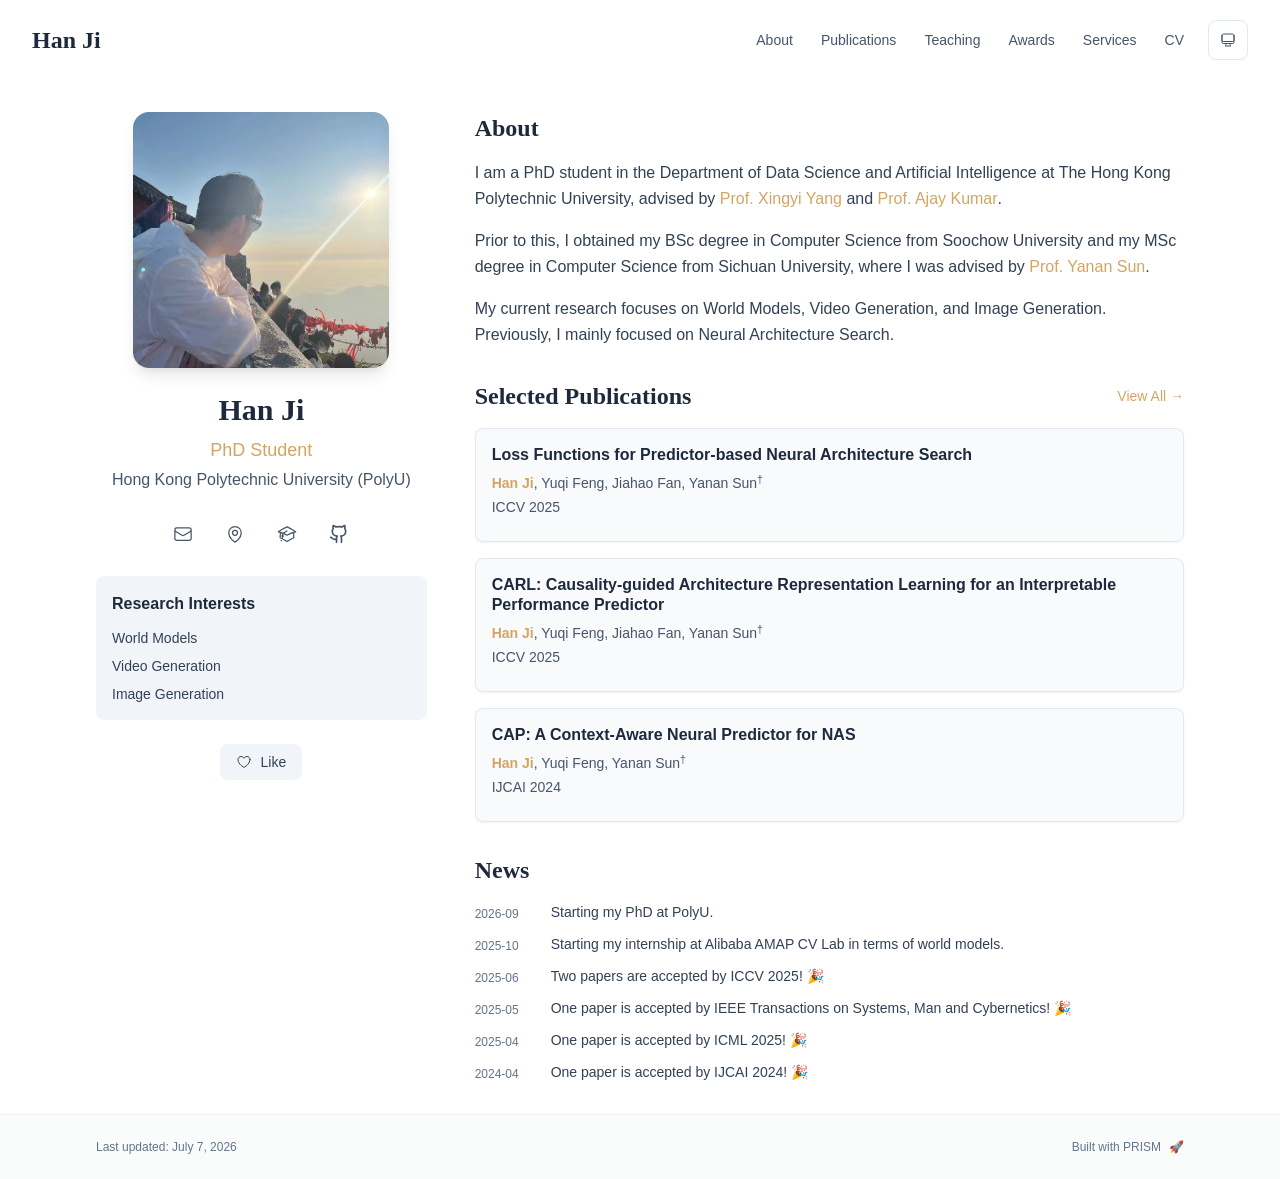
==== commit ad6da073: "REVISE TYPO" ====
--- a/index.html
+++ b/index.html
@@ -1,4 +1,4 @@
-<!DOCTYPE html><html lang="en" class="scroll-smooth"><head><meta charSet="utf-8"/><meta name="viewport" content="width=device-width, initial-scale=1"/><link rel="preload" as="image" href="/bio2.png"/><link rel="stylesheet" href="/_next/static/css/220751dcb2cdf23d.css" data-precedence="next"/><link rel="preload" as="script" fetchPriority="low" href="/_next/static/chunks/webpack-af78f5c2c11af041.js"/><script src="/_next/static/chunks/4bd1b696-70b6d399998de86a.js" async=""></script><script src="/_next/static/chunks/684-5aaa8290a129f299.js" async=""></script><script src="/_next/static/chunks/main-app-34bcc7e7aa628ab0.js" async=""></script><script src="/_next/static/chunks/461-a9a5d7b05a71d978.js" async=""></script><script src="/_next/static/chunks/874-6cc630662f3664af.js" async=""></script><script src="/_next/static/chunks/291-e39730cc9327e39b.js" async=""></script><script src="/_next/static/chunks/app/layout-561e9ae7601bf448.js" async=""></script><script src="/_next/static/chunks/178-595a94b9af1e67b5.js" async=""></script><script src="/_next/static/chunks/748-71837b0eea5f5a3c.js" async=""></script><script src="/_next/static/chunks/app/page-a3419cb23f9fa292.js" async=""></script><link rel="icon" href="/favicon.svg" type="image/svg+xml"/><link rel="dns-prefetch" href="https://jialeliu.com"/><link rel="preconnect" href="https://jialeliu.com" crossorigin=""/><link rel="preload" as="font" type="font/woff2" href="https://jialeliu.com/fonts/georgiab.woff2" crossorigin=""/><script>
+<!DOCTYPE html><html lang="en" class="scroll-smooth"><head><meta charSet="utf-8"/><meta name="viewport" content="width=device-width, initial-scale=1"/><link rel="preload" as="image" href="/bio2.png"/><link rel="stylesheet" href="/_next/static/css/328dd226cfbb72d9.css" data-precedence="next"/><link rel="preload" as="script" fetchPriority="low" href="/_next/static/chunks/webpack-af78f5c2c11af041.js"/><script src="/_next/static/chunks/4bd1b696-70b6d399998de86a.js" async=""></script><script src="/_next/static/chunks/684-5aaa8290a129f299.js" async=""></script><script src="/_next/static/chunks/main-app-34bcc7e7aa628ab0.js" async=""></script><script src="/_next/static/chunks/461-a9a5d7b05a71d978.js" async=""></script><script src="/_next/static/chunks/874-6cc630662f3664af.js" async=""></script><script src="/_next/static/chunks/291-e39730cc9327e39b.js" async=""></script><script src="/_next/static/chunks/app/layout-561e9ae7601bf448.js" async=""></script><script src="/_next/static/chunks/378-5449de1b51ff7dc2.js" async=""></script><script src="/_next/static/chunks/748-84992d1bd634b3ca.js" async=""></script><script src="/_next/static/chunks/app/page-276ba6c21e07cec3.js" async=""></script><link rel="icon" href="/favicon.svg" type="image/svg+xml"/><link rel="dns-prefetch" href="https://jialeliu.com"/><link rel="preconnect" href="https://jialeliu.com" crossorigin=""/><link rel="preload" as="font" type="font/woff2" href="https://jialeliu.com/fonts/georgiab.woff2" crossorigin=""/><script>
               try {
                 const theme = localStorage.getItem('theme-storage');
                 const parsed = theme ? JSON.parse(theme) : null;
@@ -59,6 +59,6 @@
       root.lang = 'en';
       root.setAttribute('data-locale', 'en');
     }
-  </script><title>Han Ji</title><meta name="description" content="PhD student at the Hong Kong Polytechnic University."/><meta name="author" content="Han Ji"/><meta name="keywords" content="Han Ji,PhD,Research,Hong Kong Polytechnic University (PolyU)"/><meta name="creator" content="Han Ji"/><meta name="publisher" content="Han Ji"/><meta property="og:title" content="Han Ji"/><meta property="og:description" content="PhD student at the Hong Kong Polytechnic University."/><meta property="og:site_name" content="Han Ji&#x27;s Academic Website"/><meta property="og:locale" content="en_US"/><meta property="og:type" content="website"/><meta name="twitter:card" content="summary"/><meta name="twitter:title" content="Han Ji"/><meta name="twitter:description" content="PhD student at the Hong Kong Polytechnic University."/><link rel="icon" href="/favicon.svg"/><script>document.querySelectorAll('body link[rel="icon"], body link[rel="apple-touch-icon"]').forEach(el => document.head.appendChild(el))</script><script src="/_next/static/chunks/polyfills-42372ed130431b0a.js" noModule=""></script></head><body class="font-sans antialiased"><div style="visibility:hidden"><nav class="fixed top-0 left-0 right-0 z-50" data-headlessui-state=""><div class="transition-all duration-300 ease-out bg-transparent" style="transform:translateY(-100px)"><div class="max-w-7xl mx-auto px-4 sm:px-6 lg:px-8"><div class="flex justify-between items-center h-16 lg:h-20"><div class="flex-shrink-0" tabindex="0"><a class="text-xl lg:text-2xl font-serif font-semibold text-primary hover:text-accent transition-colors duration-200" href="/">Han Ji</a></div><div class="hidden lg:block"><div class="ml-10 flex items-center space-x-3"><div class="relative flex items-baseline space-x-1"><a data-nav-href="/" class="relative px-3 py-2 text-sm font-medium rounded-lg transition-colors duration-150 text-primary" href="/">About</a><a data-nav-href="/publications" class="relative px-3 py-2 text-sm font-medium rounded-lg transition-colors duration-150 text-neutral-600" href="/publications/">Publications</a><a data-nav-href="/teaching" class="relative px-3 py-2 text-sm font-medium rounded-lg transition-colors duration-150 text-neutral-600" href="/teaching/">Teaching</a><a data-nav-href="/awards" class="relative px-3 py-2 text-sm font-medium rounded-lg transition-colors duration-150 text-neutral-600" href="/awards/">Awards</a><a data-nav-href="/services" class="relative px-3 py-2 text-sm font-medium rounded-lg transition-colors duration-150 text-neutral-600" href="/services/">Services</a><a data-nav-href="/cv" class="relative px-3 py-2 text-sm font-medium rounded-lg transition-colors duration-150 text-neutral-600" href="/cv/">CV</a></div><div class="flex items-center justify-center w-10 h-10 rounded-lg border border-neutral-200 dark:border-[rgba(148,163,184,0.24)] bg-background dark:bg-neutral-800"><div class="w-4 h-4 rounded-full bg-neutral-300 animate-pulse"></div></div></div></div><div class="lg:hidden flex items-center space-x-2"><div class="flex items-center justify-center w-10 h-10 rounded-lg border border-neutral-200 dark:border-[rgba(148,163,184,0.24)] bg-background dark:bg-neutral-800"><div class="w-4 h-4 rounded-full bg-neutral-300 animate-pulse"></div></div><button class="inline-flex items-center justify-center p-2 rounded-md text-neutral-600 hover:text-primary hover:bg-neutral-100 dark:hover:bg-neutral-800 focus:outline-none focus:ring-2 focus:ring-inset focus:ring-accent transition-colors duration-200" id="headlessui-disclosure-button-«R7pdb»" type="button" aria-expanded="false" data-headlessui-state=""><span class="sr-only">Open main menu</span><div><svg xmlns="http://www.w3.org/2000/svg" fill="none" viewBox="0 0 24 24" stroke-width="1.5" stroke="currentColor" aria-hidden="true" data-slot="icon" class="block h-6 w-6"><path stroke-linecap="round" stroke-linejoin="round" d="M3.75 6.75h16.5M3.75 12h16.5m-16.5 5.25h16.5"></path></svg></div></button></div></div></div></div></nav><main class="min-h-screen pt-16 lg:pt-20"><div class="max-w-6xl mx-auto px-4 sm:px-6 lg:px-8 py-8 bg-background min-h-screen"><div class="grid grid-cols-1 lg:grid-cols-3 gap-12"><div class="lg:col-span-1"><div class="sticky top-8" style="opacity:0;transform:translateY(20px)"><div class="w-64 h-64 mx-auto mb-6 rounded-2xl overflow-hidden shadow-lg hover:shadow-xl transition-all duration-200 hover:scale-105"><img alt="Han Ji" width="256" height="256" decoding="async" data-nimg="1" class="w-full h-full object-cover object-[32%_center]" style="color:transparent" src="/bio2.png"/></div><div class="text-center mb-6"><h1 class="text-3xl font-serif font-bold text-primary mb-2">Han Ji</h1><p class="text-lg text-accent font-medium mb-1">PhD Student</p><p class="text-neutral-600 mb-2">Hong Kong Polytechnic University (PolyU)</p></div><div class="flex flex-wrap justify-center gap-3 sm:gap-4 mb-6 relative px-2"><div class="relative"><button class="p-2 sm:p-2 transition-colors duration-200 text-neutral-600 dark:text-neutral-400 hover:text-accent" aria-label="Email"><svg xmlns="http://www.w3.org/2000/svg" fill="none" viewBox="0 0 24 24" stroke-width="1.5" stroke="currentColor" aria-hidden="true" data-slot="icon" class="h-5 w-5"><path stroke-linecap="round" stroke-linejoin="round" d="M21.75 6.75v10.5a2.25 2.25 0 0 1-2.25 2.25h-15a2.25 2.25 0 0 1-2.25-2.25V6.75m19.5 0A2.25 2.25 0 0 0 19.5 4.5h-15a2.25 2.25 0 0 0-2.25 2.25m19.5 0v.243a2.25 2.25 0 0 1-1.07 1.916l-7.5 4.615a2.25 2.25 0 0 1-2.36 0L3.32 8.91a2.25 2.25 0 0 1-1.07-1.916V6.75"></path></svg></button></div><div class="relative"><button class="p-2 sm:p-2 transition-colors duration-200 text-neutral-600 dark:text-neutral-400 hover:text-accent" aria-label="Location"><svg xmlns="http://www.w3.org/2000/svg" fill="none" viewBox="0 0 24 24" stroke-width="1.5" stroke="currentColor" aria-hidden="true" data-slot="icon" class="h-5 w-5"><path stroke-linecap="round" stroke-linejoin="round" d="M15 10.5a3 3 0 1 1-6 0 3 3 0 0 1 6 0Z"></path><path stroke-linecap="round" stroke-linejoin="round" d="M19.5 10.5c0 7.142-7.5 11.25-7.5 11.25S4.5 17.642 4.5 10.5a7.5 7.5 0 1 1 15 0Z"></path></svg></button></div><a href="https://scholar.google.com/citations?user=pxT6aN0AAAAJ" target="_blank" rel="noopener noreferrer" class="p-2 sm:p-2 text-neutral-600 dark:text-neutral-400 hover:text-accent transition-colors duration-200" aria-label="Google Scholar"><svg xmlns="http://www.w3.org/2000/svg" fill="none" viewBox="0 0 24 24" stroke-width="1.5" stroke="currentColor" aria-hidden="true" data-slot="icon" class="h-5 w-5"><path stroke-linecap="round" stroke-linejoin="round" d="M4.26 10.147a60.438 60.438 0 0 0-.491 6.347A48.62 48.62 0 0 1 12 20.904a48.62 48.62 0 0 1 8.232-4.41 60.46 60.46 0 0 0-.491-6.347m-15.482 0a50.636 50.636 0 0 0-2.658-.813A59.906 59.906 0 0 1 12 3.493a59.903 59.903 0 0 1 10.399 5.84c-.896.248-1.783.52-2.658.814m-15.482 0A50.717 50.717 0 0 1 12 13.489a50.702 50.702 0 0 1 7.74-3.342M6.75 15a.75.75 0 1 0 0-1.5.75.75 0 0 0 0 1.5Zm0 0v-3.675A55.378 55.378 0 0 1 12 8.443m-7.007 11.55A5.981 5.981 0 0 0 6.75 15.75v-1.5"></path></svg></a><a href="https://github.com/jihan4431" target="_blank" rel="noopener noreferrer" class="p-2 sm:p-2 text-neutral-600 dark:text-neutral-400 hover:text-accent transition-colors duration-200" aria-label="GitHub"><svg xmlns="http://www.w3.org/2000/svg" width="24" height="24" viewBox="0 0 24 24" fill="none" stroke="currentColor" stroke-width="2" stroke-linecap="round" stroke-linejoin="round" class="lucide lucide-github h-5 w-5" aria-hidden="true"><path d="M15 22v-4a4.8 4.8 0 0 0-1-3.5c3 0 6-2 6-5.5.08-1.25-.27-2.48-1-3.5.28-1.15.28-2.35 0-3.5 0 0-1 0-3 1.5-2.64-.5-5.36-.5-8 0C6 2 5 2 5 2c-.3 1.15-.3 2.35 0 3.5A5.403 5.403 0 0 0 4 9c0 3.5 3 5.5 6 5.5-.39.49-.68 1.05-.85 1.65-.17.6-.22 1.23-.15 1.85v4"></path><path d="M9 18c-4.51 2-5-2-7-2"></path></svg></a></div><div class="bg-neutral-100 dark:bg-neutral-800 rounded-lg p-4 mb-6 hover:shadow-lg transition-all duration-200 hover:scale-[1.02]"><h3 class="font-semibold text-primary mb-3">Research Interests</h3><div class="space-y-2 text-sm text-neutral-700 dark:text-neutral-500"><div>World Models</div><div>Video Generation</div><div>Image Generation</div></div></div><div class="flex justify-center"><div class="relative"><button class="flex items-center space-x-2 px-4 py-2 rounded-lg font-medium text-sm transition-all duration-200 bg-neutral-100 dark:bg-neutral-800 text-neutral-700 dark:text-neutral-500 hover:bg-red-50 dark:hover:bg-red-900/20 hover:text-red-600 dark:hover:text-red-400 cursor-pointer" tabindex="0"><svg xmlns="http://www.w3.org/2000/svg" fill="none" viewBox="0 0 24 24" stroke-width="1.5" stroke="currentColor" aria-hidden="true" data-slot="icon" class="h-4 w-4"><path stroke-linecap="round" stroke-linejoin="round" d="M21 8.25c0-2.485-2.099-4.5-4.688-4.5-1.935 0-3.597 1.126-4.312 2.733-.715-1.607-2.377-2.733-4.313-2.733C5.1 3.75 3 5.765 3 8.25c0 7.22 9 12 9 12s9-4.78 9-12Z"></path></svg><span>Like</span></button></div></div></div></div><div class="lg:col-span-2 space-y-8"><section id="about" class="scroll-mt-24 space-y-8"><section style="opacity:0;transform:translateY(20px)"><h2 class="text-2xl font-serif font-bold text-primary mb-4">About</h2><div class="text-neutral-700 dark:text-neutral-600 leading-relaxed"><p class="mb-4 last:mb-0">I am a PhD student in the Department of Data Science and Artificial Intelligence at The Hong Kong Polytechnic University, advised by <a href="https://adamdad.github.io/" node="[object Object]" target="_blank" rel="noopener noreferrer" class="text-accent font-medium transition-all duration-200 rounded hover:bg-accent/10 hover:shadow-sm">Prof. Xingyi Yang</a> and <a href="https://web.comp.polyu.edu.hk/csajaykr/" node="[object Object]" target="_blank" rel="noopener noreferrer" class="text-accent font-medium transition-all duration-200 rounded hover:bg-accent/10 hover:shadow-sm">Prof. PATHAK Ajay Kumar</a>.</p>
+  </script><title>Han Ji</title><meta name="description" content="PhD student at the Hong Kong Polytechnic University."/><meta name="author" content="Han Ji"/><meta name="keywords" content="Han Ji,PhD,Research,Hong Kong Polytechnic University (PolyU)"/><meta name="creator" content="Han Ji"/><meta name="publisher" content="Han Ji"/><meta property="og:title" content="Han Ji"/><meta property="og:description" content="PhD student at the Hong Kong Polytechnic University."/><meta property="og:site_name" content="Han Ji&#x27;s Academic Website"/><meta property="og:locale" content="en_US"/><meta property="og:type" content="website"/><meta name="twitter:card" content="summary"/><meta name="twitter:title" content="Han Ji"/><meta name="twitter:description" content="PhD student at the Hong Kong Polytechnic University."/><link rel="icon" href="/favicon.svg"/><script>document.querySelectorAll('body link[rel="icon"], body link[rel="apple-touch-icon"]').forEach(el => document.head.appendChild(el))</script><script src="/_next/static/chunks/polyfills-42372ed130431b0a.js" noModule=""></script></head><body class="font-sans antialiased"><div style="visibility:hidden"><nav class="fixed top-0 left-0 right-0 z-50" data-headlessui-state=""><div class="transition-all duration-300 ease-out bg-transparent" style="transform:translateY(-100px)"><div class="max-w-7xl mx-auto px-4 sm:px-6 lg:px-8"><div class="flex justify-between items-center h-16 lg:h-20"><div class="flex-shrink-0" tabindex="0"><a class="text-xl lg:text-2xl font-serif font-semibold text-primary hover:text-accent transition-colors duration-200" href="/">Han Ji</a></div><div class="hidden lg:block"><div class="ml-10 flex items-center space-x-3"><div class="relative flex items-baseline space-x-1"><a data-nav-href="/" class="relative px-3 py-2 text-sm font-medium rounded-lg transition-colors duration-150 text-primary" href="/">About</a><a data-nav-href="/publications" class="relative px-3 py-2 text-sm font-medium rounded-lg transition-colors duration-150 text-neutral-600" href="/publications/">Publications</a><a data-nav-href="/teaching" class="relative px-3 py-2 text-sm font-medium rounded-lg transition-colors duration-150 text-neutral-600" href="/teaching/">Teaching</a><a data-nav-href="/awards" class="relative px-3 py-2 text-sm font-medium rounded-lg transition-colors duration-150 text-neutral-600" href="/awards/">Awards</a><a data-nav-href="/services" class="relative px-3 py-2 text-sm font-medium rounded-lg transition-colors duration-150 text-neutral-600" href="/services/">Services</a><a data-nav-href="/cv" class="relative px-3 py-2 text-sm font-medium rounded-lg transition-colors duration-150 text-neutral-600" href="/cv/">CV</a></div><div class="flex items-center justify-center w-10 h-10 rounded-lg border border-neutral-200 dark:border-[rgba(148,163,184,0.24)] bg-background dark:bg-neutral-800"><div class="w-4 h-4 rounded-full bg-neutral-300 animate-pulse"></div></div></div></div><div class="lg:hidden flex items-center space-x-2"><div class="flex items-center justify-center w-10 h-10 rounded-lg border border-neutral-200 dark:border-[rgba(148,163,184,0.24)] bg-background dark:bg-neutral-800"><div class="w-4 h-4 rounded-full bg-neutral-300 animate-pulse"></div></div><button class="inline-flex items-center justify-center p-2 rounded-md text-neutral-600 hover:text-primary hover:bg-neutral-100 dark:hover:bg-neutral-800 focus:outline-none focus:ring-2 focus:ring-inset focus:ring-accent transition-colors duration-200" id="headlessui-disclosure-button-«R7pdb»" type="button" aria-expanded="false" data-headlessui-state=""><span class="sr-only">Open main menu</span><div><svg xmlns="http://www.w3.org/2000/svg" fill="none" viewBox="0 0 24 24" stroke-width="1.5" stroke="currentColor" aria-hidden="true" data-slot="icon" class="block h-6 w-6"><path stroke-linecap="round" stroke-linejoin="round" d="M3.75 6.75h16.5M3.75 12h16.5m-16.5 5.25h16.5"></path></svg></div></button></div></div></div></div></nav><main class="min-h-screen pt-16 lg:pt-20"><div class="max-w-6xl mx-auto px-4 sm:px-6 lg:px-8 py-8 bg-background min-h-screen"><div class="grid grid-cols-1 lg:grid-cols-3 gap-12"><div class="lg:col-span-1"><div class="sticky top-8" style="opacity:0;transform:translateY(20px)"><div class="w-64 h-64 mx-auto mb-6 rounded-2xl overflow-hidden shadow-lg hover:shadow-xl transition-all duration-200 hover:scale-105"><img alt="Han Ji" width="256" height="256" decoding="async" data-nimg="1" class="w-full h-full object-cover object-[32%_center]" style="color:transparent" src="/bio2.png"/></div><div class="text-center mb-6"><h1 class="text-3xl font-serif font-bold text-primary mb-2">Han Ji</h1><p class="text-lg text-accent font-medium mb-1">PhD Student</p><p class="text-neutral-600 mb-2">Hong Kong Polytechnic University (PolyU)</p></div><div class="flex flex-wrap justify-center gap-3 sm:gap-4 mb-6 relative px-2"><div class="relative"><button class="p-2 sm:p-2 transition-colors duration-200 text-neutral-600 dark:text-neutral-400 hover:text-accent" aria-label="Email"><svg xmlns="http://www.w3.org/2000/svg" fill="none" viewBox="0 0 24 24" stroke-width="1.5" stroke="currentColor" aria-hidden="true" data-slot="icon" class="h-5 w-5"><path stroke-linecap="round" stroke-linejoin="round" d="M21.75 6.75v10.5a2.25 2.25 0 0 1-2.25 2.25h-15a2.25 2.25 0 0 1-2.25-2.25V6.75m19.5 0A2.25 2.25 0 0 0 19.5 4.5h-15a2.25 2.25 0 0 0-2.25 2.25m19.5 0v.243a2.25 2.25 0 0 1-1.07 1.916l-7.5 4.615a2.25 2.25 0 0 1-2.36 0L3.32 8.91a2.25 2.25 0 0 1-1.07-1.916V6.75"></path></svg></button></div><div class="relative"><button class="p-2 sm:p-2 transition-colors duration-200 text-neutral-600 dark:text-neutral-400 hover:text-accent" aria-label="Location"><svg xmlns="http://www.w3.org/2000/svg" fill="none" viewBox="0 0 24 24" stroke-width="1.5" stroke="currentColor" aria-hidden="true" data-slot="icon" class="h-5 w-5"><path stroke-linecap="round" stroke-linejoin="round" d="M15 10.5a3 3 0 1 1-6 0 3 3 0 0 1 6 0Z"></path><path stroke-linecap="round" stroke-linejoin="round" d="M19.5 10.5c0 7.142-7.5 11.25-7.5 11.25S4.5 17.642 4.5 10.5a7.5 7.5 0 1 1 15 0Z"></path></svg></button></div><a href="https://scholar.google.com/citations?user=pxT6aN0AAAAJ" target="_blank" rel="noopener noreferrer" class="p-2 sm:p-2 text-neutral-600 dark:text-neutral-400 hover:text-accent transition-colors duration-200" aria-label="Google Scholar"><svg xmlns="http://www.w3.org/2000/svg" fill="none" viewBox="0 0 24 24" stroke-width="1.5" stroke="currentColor" aria-hidden="true" data-slot="icon" class="h-5 w-5"><path stroke-linecap="round" stroke-linejoin="round" d="M4.26 10.147a60.438 60.438 0 0 0-.491 6.347A48.62 48.62 0 0 1 12 20.904a48.62 48.62 0 0 1 8.232-4.41 60.46 60.46 0 0 0-.491-6.347m-15.482 0a50.636 50.636 0 0 0-2.658-.813A59.906 59.906 0 0 1 12 3.493a59.903 59.903 0 0 1 10.399 5.84c-.896.248-1.783.52-2.658.814m-15.482 0A50.717 50.717 0 0 1 12 13.489a50.702 50.702 0 0 1 7.74-3.342M6.75 15a.75.75 0 1 0 0-1.5.75.75 0 0 0 0 1.5Zm0 0v-3.675A55.378 55.378 0 0 1 12 8.443m-7.007 11.55A5.981 5.981 0 0 0 6.75 15.75v-1.5"></path></svg></a><a href="https://github.com/jihan4431" target="_blank" rel="noopener noreferrer" class="p-2 sm:p-2 text-neutral-600 dark:text-neutral-400 hover:text-accent transition-colors duration-200" aria-label="GitHub"><svg xmlns="http://www.w3.org/2000/svg" width="24" height="24" viewBox="0 0 24 24" fill="none" stroke="currentColor" stroke-width="2" stroke-linecap="round" stroke-linejoin="round" class="lucide lucide-github h-5 w-5" aria-hidden="true"><path d="M15 22v-4a4.8 4.8 0 0 0-1-3.5c3 0 6-2 6-5.5.08-1.25-.27-2.48-1-3.5.28-1.15.28-2.35 0-3.5 0 0-1 0-3 1.5-2.64-.5-5.36-.5-8 0C6 2 5 2 5 2c-.3 1.15-.3 2.35 0 3.5A5.403 5.403 0 0 0 4 9c0 3.5 3 5.5 6 5.5-.39.49-.68 1.05-.85 1.65-.17.6-.22 1.23-.15 1.85v4"></path><path d="M9 18c-4.51 2-5-2-7-2"></path></svg></a></div><div class="bg-neutral-100 dark:bg-neutral-800 rounded-lg p-4 mb-6 hover:shadow-lg transition-all duration-200 hover:scale-[1.02]"><h3 class="font-semibold text-primary mb-3">Research Interests</h3><div class="space-y-2 text-sm text-neutral-700 dark:text-neutral-500"><div>World Models</div><div>Video Generation</div><div>Image Generation</div></div></div><div class="flex justify-center"><div class="relative"><button class="flex items-center space-x-2 px-4 py-2 rounded-lg font-medium text-sm transition-all duration-200 bg-neutral-100 dark:bg-neutral-800 text-neutral-700 dark:text-neutral-500 hover:bg-red-50 dark:hover:bg-red-900/20 hover:text-red-600 dark:hover:text-red-400 cursor-pointer" tabindex="0"><svg xmlns="http://www.w3.org/2000/svg" fill="none" viewBox="0 0 24 24" stroke-width="1.5" stroke="currentColor" aria-hidden="true" data-slot="icon" class="h-4 w-4"><path stroke-linecap="round" stroke-linejoin="round" d="M21 8.25c0-2.485-2.099-4.5-4.688-4.5-1.935 0-3.597 1.126-4.312 2.733-.715-1.607-2.377-2.733-4.313-2.733C5.1 3.75 3 5.765 3 8.25c0 7.22 9 12 9 12s9-4.78 9-12Z"></path></svg><span>Like</span></button></div></div></div></div><div class="lg:col-span-2 space-y-8"><section id="about" class="scroll-mt-24 space-y-8"><section style="opacity:0;transform:translateY(20px)"><h2 class="text-2xl font-serif font-bold text-primary mb-4">About</h2><div class="text-neutral-700 dark:text-neutral-600 leading-relaxed"><p class="mb-4 last:mb-0">I am a PhD student in the Department of Data Science and Artificial Intelligence at The Hong Kong Polytechnic University, advised by <a href="https://adamdad.github.io/" node="[object Object]" target="_blank" rel="noopener noreferrer" class="text-accent font-medium transition-all duration-200 rounded hover:bg-accent/10 hover:shadow-sm">Prof. Xingyi Yang</a> and <a href="https://web.comp.polyu.edu.hk/csajaykr/" node="[object Object]" target="_blank" rel="noopener noreferrer" class="text-accent font-medium transition-all duration-200 rounded hover:bg-accent/10 hover:shadow-sm">Prof. Ajay Kumar</a>.</p>
 <p class="mb-4 last:mb-0">Prior to this, I obtained my BSc degree in Computer Science from Soochow University and my MSc degree in Computer Science from Sichuan University, where I was advised by <a href="https://yn-sun.github.io/" node="[object Object]" target="_blank" rel="noopener noreferrer" class="text-accent font-medium transition-all duration-200 rounded hover:bg-accent/10 hover:shadow-sm">Prof. Yanan Sun</a>.</p>
-<p class="mb-4 last:mb-0">My current research focuses on World Models, Video Generation, and Image Generation. Previously, I mainly focused on Neural Architecture Search.</p></div></section><section style="opacity:0;transform:translateY(20px)"><div class="flex items-center justify-between mb-4"><h2 class="text-2xl font-serif font-bold text-primary">Selected Publications</h2><a class="text-accent hover:text-accent-dark text-sm font-medium transition-all duration-200 rounded hover:bg-accent/10 hover:shadow-sm" href="/publications/">View All<!-- --> →</a></div><div class="space-y-4"><div class="bg-neutral-50 dark:bg-neutral-800 p-4 rounded-lg shadow-sm border border-neutral-200 dark:border-[rgba(148,163,184,0.24)] hover:shadow-lg transition-all duration-200 hover:scale-[1.02]" style="opacity:0;transform:translateY(20px)"><h3 class="font-semibold text-primary mb-2 leading-tight">Loss Functions for Predictor-based Neural Architecture Search</h3><p class="text-sm text-neutral-600 dark:text-neutral-500 mb-1"><span><span class="font-semibold text-accent ">Han Ji</span>, </span><span><span class=" ">Yuqi Feng</span>, </span><span><span class=" ">Jiahao Fan</span>, </span><span><span class=" ">Yanan Sun</span><sup class="ml-0 text-neutral-600 dark:text-neutral-500">†</sup></span></p><p class="text-sm text-neutral-600 dark:text-neutral-500 mb-2">ICCV 2025</p></div><div class="bg-neutral-50 dark:bg-neutral-800 p-4 rounded-lg shadow-sm border border-neutral-200 dark:border-[rgba(148,163,184,0.24)] hover:shadow-lg transition-all duration-200 hover:scale-[1.02]" style="opacity:0;transform:translateY(20px)"><h3 class="font-semibold text-primary mb-2 leading-tight">CARL: Causality-guided Architecture Representation Learning for an Interpretable Performance Predictor</h3><p class="text-sm text-neutral-600 dark:text-neutral-500 mb-1"><span><span class="font-semibold text-accent ">Han Ji</span>, </span><span><span class=" ">Yuqi Feng</span>, </span><span><span class=" ">Jiahao Fan</span>, </span><span><span class=" ">Yanan Sun</span><sup class="ml-0 text-neutral-600 dark:text-neutral-500">†</sup></span></p><p class="text-sm text-neutral-600 dark:text-neutral-500 mb-2">ICCV 2025</p></div><div class="bg-neutral-50 dark:bg-neutral-800 p-4 rounded-lg shadow-sm border border-neutral-200 dark:border-[rgba(148,163,184,0.24)] hover:shadow-lg transition-all duration-200 hover:scale-[1.02]" style="opacity:0;transform:translateY(20px)"><h3 class="font-semibold text-primary mb-2 leading-tight">CAP: A Context-Aware Neural Predictor for NAS</h3><p class="text-sm text-neutral-600 dark:text-neutral-500 mb-1"><span><span class="font-semibold text-accent ">Han Ji</span>, </span><span><span class=" ">Yuqi Feng</span>, </span><span><span class=" ">Yanan Sun</span><sup class="ml-0 text-neutral-600 dark:text-neutral-500">†</sup></span></p><p class="text-sm text-neutral-600 dark:text-neutral-500 mb-2">IJCAI 2024</p></div></div></section><section style="opacity:0;transform:translateY(20px)"><h2 class="text-2xl font-serif font-bold text-primary mb-4">News</h2><div class="space-y-3"><div class="flex items-start space-x-3"><span class="text-xs text-neutral-500 mt-1 w-16 flex-shrink-0">2026-09</span><p class="text-sm text-neutral-700">Starting my PhD at PolyU.</p></div><div class="flex items-start space-x-3"><span class="text-xs text-neutral-500 mt-1 w-16 flex-shrink-0">2025-10</span><p class="text-sm text-neutral-700">Starting my internship at Alibaba AMAP CV Lab in terms of world models.</p></div><div class="flex items-start space-x-3"><span class="text-xs text-neutral-500 mt-1 w-16 flex-shrink-0">2025-06</span><p class="text-sm text-neutral-700">Two papers are accepted by ICCV 2025! 🎉</p></div><div class="flex items-start space-x-3"><span class="text-xs text-neutral-500 mt-1 w-16 flex-shrink-0">2025-05</span><p class="text-sm text-neutral-700">One paper is accepted by IEEE Transactions on Systems, Man and Cybernetics! 🎉</p></div><div class="flex items-start space-x-3"><span class="text-xs text-neutral-500 mt-1 w-16 flex-shrink-0">2025-04</span><p class="text-sm text-neutral-700">One paper is accepted by ICML 2025! 🎉</p></div><div class="flex items-start space-x-3"><span class="text-xs text-neutral-500 mt-1 w-16 flex-shrink-0">2024-04</span><p class="text-sm text-neutral-700">One paper is accepted by IJCAI 2024! 🎉</p></div></div></section></section></div></div></div><!--$--><!--/$--><!--$--><!--/$--></main><footer class="border-t border-neutral-200/50 bg-neutral-50/50 dark:bg-neutral-900/50 dark:border-neutral-700/50"><div class="max-w-6xl mx-auto px-4 sm:px-6 lg:px-8 py-6"><div class="flex flex-col sm:flex-row justify-between items-center gap-2"><p class="text-xs text-neutral-500">Last updated<!-- -->: <!-- -->July 7, 2026</p><p class="text-xs text-neutral-500 flex items-center"><a href="https://github.com/xyjoey/PRISM" target="_blank" rel="noopener noreferrer">Built with PRISM</a><span class="ml-2">🚀</span></p></div></div></footer></div><script src="/_next/static/chunks/webpack-af78f5c2c11af041.js" async=""></script><script>(self.__next_f=self.__next_f||[]).push([0])</script><script>self.__next_f.push([1,"1:\"$Sreact.fragment\"\n3:I[3719,[\"461\",\"static/chunks/461-a9a5d7b05a71d978.js\",\"874\",\"static/chunks/874-6cc630662f3664af.js\",\"291\",\"static/chunks/291-e39730cc9327e39b.js\",\"177\",\"static/chunks/app/layout-561e9ae7601bf448.js\"],\"ThemeProvider\"]\n4:I[310,[\"461\",\"static/chunks/461-a9a5d7b05a71d978.js\",\"874\",\"static/chunks/874-6cc630662f3664af.js\",\"291\",\"static/chunks/291-e39730cc9327e39b.js\",\"177\",\"static/chunks/app/layout-561e9ae7601bf448.js\"],\"LocaleProvider\"]\n5:I[4574,[\"461\",\"static/chunks/461-a9a5d7b05a71d978.js\",\"874\",\"static/chunks/874-6cc630662f3664af.js\",\"291\",\"static/chunks/291-e39730cc9327e39b.js\",\"177\",\"static/chunks/app/layout-561e9ae7601bf448.js\"],\"default\"]\n6:I[7555,[],\"\"]\n7:I[1295,[],\"\"]\n8:I[2548,[\"461\",\"static/chunks/461-a9a5d7b05a71d978.js\",\"874\",\"static/chunks/874-6cc630662f3664af.js\",\"291\",\"static/chunks/291-e39730cc9327e39b.js\",\"177\",\"static/chunks/app/layout-561e9ae7601bf448.js\"],\"default\"]\n9:I[6613,[\"461\",\"static/chunks/461-a9a5d7b05a71d978.js\",\"178\",\"static/chunks/178-595a94b9af1e67b5.js\",\"874\",\"static/chunks/874-6cc630662f3664af.js\",\"748\",\"static/chunks/748-71837b0eea5f5a3c.js\",\"974\",\"static/chunks/app/page-a3419cb23f9fa292.js\"],\"default\"]\na:I[9665,[],\"MetadataBoundary\"]\nc:I[9665,[],\"OutletBoundary\"]\nf:I[4911,[],\"AsyncMetadataOutlet\"]\n11:I[9665,[],\"ViewportBoundary\"]\n13:I[6614,[],\"\"]\n:HL[\"/_next/static/css/220751dcb2cdf23d.css\",\"style\"]\n2:T5c4,\n    try {\n      const cfg = {\"enabled\":true,\"locales\":[\"en\"],\"defaultLocale\":\"en\",\"mode\":\"auto\",\"fixedLocale\":\"en\",\"persist\":true,\"switcher\":true,\"labels\":{\"en\":\"English\"}};\n      const storageKey = 'locale-storage';\n      const normalize = (value) =\u003e typeof value === 'string' ? value.trim().replace('_', '-').toLowerCase() : '';\n      const matchLocale = (candidate) =\u003e {\n        const normalized = normalize(candidate);\n        if (!normalized) return null;\n        if (cfg.locales.includes(normalized)) return normalized;\n        const language = normalized.split('-')[0];\n        if (cfg.locales.includes(language)) return language;\n        return null;\n      "])</script><script>self.__next_f.push([1,"};\n\n      let resolved = null;\n\n      if (!cfg.enabled) {\n        resolved = cfg.defaultLocale;\n      } else if (cfg.persist) {\n        resolved = matchLocale(localStorage.getItem(storageKey));\n      }\n\n      if (!resolved) {\n        if (cfg.mode === 'fixed') {\n          resolved = cfg.fixedLocale;\n        } else {\n          resolved = matchLocale(navigator.language);\n        }\n      }\n\n      if (!resolved) {\n        resolved = cfg.defaultLocale;\n      }\n\n      const root = document.documentElement;\n      root.lang = resolved;\n      root.setAttribute('data-locale', resolved);\n\n      if (cfg.persist) {\n        localStorage.setItem(storageKey, resolved);\n      }\n    } catch (e) {\n      const root = document.documentElement;\n      root.lang = 'en';\n      root.setAttribute('data-locale', 'en');\n    }\n  "])</script><script>self.__next_f.push([1,"0:{\"P\":null,\"b\":\"VHwRyN3sO73Oo_-S9ZNqC\",\"p\":\"\",\"c\":[\"\",\"\"],\"i\":false,\"f\":[[[\"\",{\"children\":[\"__PAGE__\",{}]},\"$undefined\",\"$undefined\",true],[\"\",[\"$\",\"$1\",\"c\",{\"children\":[[[\"$\",\"link\",\"0\",{\"rel\":\"stylesheet\",\"href\":\"/_next/static/css/220751dcb2cdf23d.css\",\"precedence\":\"next\",\"crossOrigin\":\"$undefined\",\"nonce\":\"$undefined\"}]],[\"$\",\"html\",null,{\"lang\":\"en\",\"className\":\"scroll-smooth\",\"suppressHydrationWarning\":true,\"children\":[[\"$\",\"head\",null,{\"children\":[[\"$\",\"link\",null,{\"rel\":\"icon\",\"href\":\"/favicon.svg\",\"type\":\"image/svg+xml\"}],[\"$\",\"link\",null,{\"rel\":\"dns-prefetch\",\"href\":\"https://jialeliu.com\"}],[\"$\",\"link\",null,{\"rel\":\"preconnect\",\"href\":\"https://jialeliu.com\",\"crossOrigin\":\"\"}],[\"$\",\"link\",null,{\"rel\":\"preload\",\"as\":\"font\",\"type\":\"font/woff2\",\"href\":\"https://jialeliu.com/fonts/georgiab.woff2\",\"crossOrigin\":\"\"}],[\"$\",\"script\",null,{\"dangerouslySetInnerHTML\":{\"__html\":\"\\n              try {\\n                const theme = localStorage.getItem('theme-storage');\\n                const parsed = theme ? JSON.parse(theme) : null;\\n                const setting = parsed?.state?.theme || 'system';\\n                const prefersDark = typeof window !== 'undefined' \u0026\u0026 window.matchMedia \u0026\u0026 window.matchMedia('(prefers-color-scheme: dark)').matches;\\n                const effective = setting === 'dark' ? 'dark' : (setting === 'light' ? 'light' : (prefersDark ? 'dark' : 'light'));\\n                var root = document.documentElement;\\n                root.classList.add(effective);\\n                root.setAttribute('data-theme', effective);\\n              } catch (e) {\\n                var root = document.documentElement;\\n                root.classList.add('light');\\n                root.setAttribute('data-theme', 'light');\\n              }\\n            \"}}],[\"$\",\"script\",null,{\"dangerouslySetInnerHTML\":{\"__html\":\"$2\"}}]]}],[\"$\",\"body\",null,{\"className\":\"font-sans antialiased\",\"children\":[\"$\",\"$L3\",null,{\"children\":[\"$\",\"$L4\",null,{\"config\":{\"enabled\":true,\"locales\":[\"en\"],\"defaultLocale\":\"en\",\"mode\":\"auto\",\"fixedLocale\":\"en\",\"persist\":true,\"switcher\":true,\"labels\":{\"en\":\"English\"}},\"children\":[[\"$\",\"$L5\",null,{\"items\":[{\"title\":\"About\",\"type\":\"page\",\"target\":\"about\",\"href\":\"/\"},{\"title\":\"Publications\",\"type\":\"page\",\"target\":\"publications\",\"href\":\"/publications\"},{\"title\":\"Teaching\",\"type\":\"page\",\"target\":\"teaching\",\"href\":\"/teaching\"},{\"title\":\"Awards\",\"type\":\"page\",\"target\":\"awards\",\"href\":\"/awards\"},{\"title\":\"Services\",\"type\":\"page\",\"target\":\"services\",\"href\":\"/services\"},{\"title\":\"CV\",\"type\":\"page\",\"target\":\"cv\",\"href\":\"/cv\"}],\"siteTitle\":\"Han Ji\",\"enableOnePageMode\":false,\"i18n\":\"$0:f:0:1:1:props:children:1:props:children:1:props:children:props:children:props:config\",\"itemsByLocale\":{\"en\":[{\"title\":\"About\",\"type\":\"page\",\"target\":\"about\",\"href\":\"/\"},{\"title\":\"Publications\",\"type\":\"page\",\"target\":\"publications\",\"href\":\"/publications\"},{\"title\":\"Teaching\",\"type\":\"page\",\"target\":\"teaching\",\"href\":\"/teaching\"},{\"title\":\"Awards\",\"type\":\"page\",\"target\":\"awards\",\"href\":\"/awards\"},{\"title\":\"Services\",\"type\":\"page\",\"target\":\"services\",\"href\":\"/services\"},{\"title\":\"CV\",\"type\":\"page\",\"target\":\"cv\",\"href\":\"/cv\"}]},\"siteTitleByLocale\":{\"en\":\"Han Ji\"}}],[\"$\",\"main\",null,{\"className\":\"min-h-screen pt-16 lg:pt-20\",\"children\":[\"$\",\"$L6\",null,{\"parallelRouterKey\":\"children\",\"error\":\"$undefined\",\"errorStyles\":\"$undefined\",\"errorScripts\":\"$undefined\",\"template\":[\"$\",\"$L7\",null,{}],\"templateStyles\":\"$undefined\",\"templateScripts\":\"$undefined\",\"notFound\":[[[\"$\",\"title\",null,{\"children\":\"404: This page could not be found.\"}],[\"$\",\"div\",null,{\"style\":{\"fontFamily\":\"system-ui,\\\"Segoe UI\\\",Roboto,Helvetica,Arial,sans-serif,\\\"Apple Color Emoji\\\",\\\"Segoe UI Emoji\\\"\",\"height\":\"100vh\",\"textAlign\":\"center\",\"display\":\"flex\",\"flexDirection\":\"column\",\"alignItems\":\"center\",\"justifyContent\":\"center\"},\"children\":[\"$\",\"div\",null,{\"children\":[[\"$\",\"style\",null,{\"dangerouslySetInnerHTML\":{\"__html\":\"body{color:#000;background:#fff;margin:0}.next-error-h1{border-right:1px solid rgba(0,0,0,.3)}@media (prefers-color-scheme:dark){body{color:#fff;background:#000}.next-error-h1{border-right:1px solid rgba(255,255,255,.3)}}\"}}],[\"$\",\"h1\",null,{\"className\":\"next-error-h1\",\"style\":{\"display\":\"inline-block\",\"margin\":\"0 20px 0 0\",\"padding\":\"0 23px 0 0\",\"fontSize\":24,\"fontWeight\":500,\"verticalAlign\":\"top\",\"lineHeight\":\"49px\"},\"children\":404}],[\"$\",\"div\",null,{\"style\":{\"display\":\"inline-block\"},\"children\":[\"$\",\"h2\",null,{\"style\":{\"fontSize\":14,\"fontWeight\":400,\"lineHeight\":\"49px\",\"margin\":0},\"children\":\"This page could not be found.\"}]}]]}]}]],[]],\"forbidden\":\"$undefined\",\"unauthorized\":\"$undefined\"}]}],[\"$\",\"$L8\",null,{\"lastUpdated\":\"July 7, 2026\",\"lastUpdatedByLocale\":{\"en\":\"July 7, 2026\"},\"defaultLocale\":\"en\"}]]}]}]}]]}]]}],{\"children\":[\"__PAGE__\",[\"$\",\"$1\",\"c\",{\"children\":[[\"$\",\"$L9\",null,{\"dataByLocale\":{\"en\":{\"author\":{\"name\":\"Han Ji\",\"title\":\"PhD Student\",\"institution\":\"Hong Kong Polytechnic University (PolyU)\",\"avatar\":\"/bio2.png\"},\"social\":{\"email\":\"928839165@qq.com\",\"location\":\"Hong Kong, China\",\"location_details\":[\"Room 123, Science Building,\",\"University Avenue, Hong Kong, China\"],\"google_scholar\":\"https://scholar.google.com/citations?user=pxT6aN0AAAAJ\",\"github\":\"https://github.com/jihan4431\"},\"features\":{\"enable_likes\":true,\"enable_one_page_mode\":false},\"enableOnePageMode\":false,\"researchInterests\":[\"World Models\",\"Video Generation\",\"Image Generation\"],\"pagesToShow\":[{\"type\":\"about\",\"id\":\"about\",\"sections\":[{\"id\":\"about\",\"type\":\"markdown\",\"source\":\"bio.md\",\"title\":\"About\",\"content\":\"I am a PhD student in the Department of Data Science and Artificial Intelligence at The Hong Kong Polytechnic University, advised by [Prof. Xingyi Yang](https://adamdad.github.io/) and [Prof. PATHAK Ajay Kumar](https://web.comp.polyu.edu.hk/csajaykr/).\\r\\n\\r\\nPrior to this, I obtained my BSc degree in Computer Science from Soochow University and my MSc degree in Computer Science from Sichuan University, where I was advised by [Prof. Yanan Sun](https://yn-sun.github.io/).\\r\\n\\r\\nMy current research focuses on World Models, Video Generation, and Image Generation. Previously, I mainly focused on Neural Architecture Search.\"},{\"id\":\"featured_publications\",\"type\":\"publications\",\"title\":\"Selected Publications\",\"filter\":\"selected\",\"limit\":5,\"publications\":[{\"id\":\"ji2025loss\",\"title\":\"Loss Functions for Predictor-based Neural Architecture Search\",\"titleNodes\":[{\"type\":\"text\",\"text\":\"Loss Functions for Predictor-based Neural Architecture Search\"}],\"authors\":[{\"name\":\"Han Ji\",\"isHighlighted\":true,\"isCorresponding\":false,\"isCoAuthor\":false},{\"name\":\"Yuqi Feng\",\"isHighlighted\":false,\"isCorresponding\":false,\"isCoAuthor\":false},{\"name\":\"Jiahao Fan\",\"isHighlighted\":false,\"isCorresponding\":false,\"isCoAuthor\":false},{\"name\":\"Yanan Sun\",\"isHighlighted\":false,\"isCorresponding\":true,\"isCoAuthor\":false}],\"year\":2025,\"type\":\"conference\",\"status\":\"published\",\"tags\":[],\"keywords\":\"$0:f:0:1:2:children:1:props:children:0:props:dataByLocale:en:pagesToShow:0:sections:1:publications:0:tags\",\"researchArea\":\"neural-networks\",\"journal\":\"\",\"conference\":\"ICCV 2025\",\"code\":\"https://github.com/jihan4431/PWLNAS\",\"paper\":\"https://openaccess.thecvf.com/content/ICCV2025/papers/Ji_Loss_Functions_for_Predictor-based_Neural_Architecture_Search_ICCV_2025_paper.pdf\",\"abstract\":\"\",\"description\":\"\",\"selected\":true,\"preview\":\"pwlnas.png\",\"bibtex\":\"@inproceedings{ji2025loss,\\n  title = {Loss Functions for Predictor-based Neural Architecture Search},\\n  booktitle = {ICCV 2025},\\n  author = {Han Ji and Yuqi Feng and Jiahao Fan and Yanan Sun},\\n  year = {2025},\\n  paper = {https://openaccess.thecvf.com/content/ICCV2025/papers/Ji_Loss_Functions_for_Predictor-based_Neural_Architecture_Search_ICCV_2025_paper.pdf}\\n}\"},{\"id\":\"ji2025carl\",\"title\":\"CARL: Causality-guided Architecture Representation Learning for an Interpretable Performance Predictor\",\"titleNodes\":[{\"type\":\"text\",\"text\":\"CARL: Causality-guided Architecture Representation Learning for an Interpretable Performance Predictor\"}],\"authors\":[{\"name\":\"Han Ji\",\"isHighlighted\":true,\"isCorresponding\":false,\"isCoAuthor\":false},{\"name\":\"Yuqi Feng\",\"isHighlighted\":false,\"isCorresponding\":false,\"isCoAuthor\":false},{\"name\":\"Jiahao Fan\",\"isHighlighted\":false,\"isCorresponding\":false,\"isCoAuthor\":false},{\"name\":\"Yanan Sun\",\"isHighlighted\":false,\"isCorresponding\":true,\"isCoAuthor\":false}],\"year\":2025,\"type\":\"conference\",\"status\":\"published\",\"tags\":[],\"keywords\":\"$0:f:0:1:2:children:1:props:children:0:props:dataByLocale:en:pagesToShow:0:sections:1:publications:1:tags\",\"researchArea\":\"machine-learning\",\"journal\":\"\",\"conference\":\"ICCV 2025\",\"code\":\"https://github.com/jihan4431/CARL\",\"paper\":\"https://openaccess.thecvf.com/content/ICCV2025/papers/Ji_CARL_Causality-guided_Architecture_Representation_Learning_for_an_Interpretable_Performance_Predictor_ICCV_2025_paper.pdf\",\"abstract\":\"\",\"description\":\"\",\"selected\":true,\"preview\":\"CARL.png\",\"bibtex\":\"@inproceedings{ji2025carl,\\n  title = {CARL: Causality-guided Architecture Representation Learning for an Interpretable Performance Predictor},\\n  booktitle = {ICCV 2025},\\n  author = {Han Ji and Yuqi Feng and Jiahao Fan and Yanan Sun},\\n  year = {2025},\\n  paper = {https://openaccess.thecvf.com/content/ICCV2025/papers/Ji_CARL_Causality-guided_Architecture_Representation_Learning_for_an_Interpretable_Performance_Predictor_ICCV_2025_paper.pdf}\\n}\"},{\"id\":\"ji2024CAP\",\"title\":\"CAP: A Context-Aware Neural Predictor for NAS\",\"titleNodes\":[{\"type\":\"text\",\"text\":\"CAP: A Context-Aware Neural Predictor for NAS\"}],\"authors\":[{\"name\":\"Han Ji\",\"isHighlighted\":true,\"isCorresponding\":false,\"isCoAuthor\":false},{\"name\":\"Yuqi Feng\",\"isHighlighted\":false,\"isCorresponding\":false,\"isCoAuthor\":false},{\"name\":\"Yanan Sun\",\"isHighlighted\":false,\"isCorresponding\":true,\"isCoAuthor\":false}],\"year\":2024,\"type\":\"conference\",\"status\":\"published\",\"tags\":[],\"keywords\":\"$0:f:0:1:2:children:1:props:children:0:props:dataByLocale:en:pagesToShow:0:sections:1:publications:2:tags\",\"researchArea\":\"neural-networks\",\"journal\":\"\",\"conference\":\"IJCAI 2024\",\"code\":\"https://github.com/jihan4431/CAP\",\"paper\":\"https://arxiv.org/pdf/2406.02056\",\"abstract\":\"\",\"description\":\"\",\"selected\":true,\"preview\":\"cap.png\",\"bibtex\":\"@inproceedings{ji2024CAP,\\n  title = {CAP: A Context-Aware Neural Predictor for NAS},\\n  booktitle = {IJCAI 2024},\\n  author = {Han Ji and Yuqi Feng and Yanan Sun},\\n  year = {2024},\\n  paper = {https://arxiv.org/pdf/2406.02056}\\n}\"}]},{\"id\":\"news\",\"type\":\"list\",\"title\":\"News\",\"source\":\"news.toml\",\"items\":[{\"date\":\"2026-09\",\"content\":\"Starting my PhD at PolyU.\"},{\"date\":\"2025-10\",\"content\":\"Starting my internship at Alibaba AMAP CV Lab in terms of world models.\"},{\"date\":\"2025-06\",\"content\":\"Two papers are accepted by ICCV 2025! 🎉\"},{\"date\":\"2025-05\",\"content\":\"One paper is accepted by IEEE Transactions on Systems, Man and Cybernetics! 🎉\"},{\"date\":\"2025-04\",\"content\":\"One paper is accepted by ICML 2025! 🎉\"},{\"date\":\"2024-04\",\"content\":\"One paper is accepted by IJCAI 2024! 🎉\"}]}]}]}},\"defaultLocale\":\"en\"}],[\"$\",\"$La\",null,{\"children\":\"$Lb\"}],null,[\"$\",\"$Lc\",null,{\"children\":[\"$Ld\",\"$Le\",[\"$\",\"$Lf\",null,{\"promise\":\"$@10\"}]]}]]}],{},null,false]},null,false],[\"$\",\"$1\",\"h\",{\"children\":[null,[\"$\",\"$1\",\"yN9S2TZ-5j9NQJY0mBh3V\",{\"children\":[[\"$\",\"$L11\",null,{\"children\":\"$L12\"}],null]}],null]}],false]],\"m\":\"$undefined\",\"G\":[\"$13\",\"$undefined\"],\"s\":false,\"S\":true}\n"])</script><script>self.__next_f.push([1,"14:\"$Sreact.suspense\"\n15:I[4911,[],\"AsyncMetadata\"]\nb:[\"$\",\"$14\",null,{\"fallback\":null,\"children\":[\"$\",\"$L15\",null,{\"promise\":\"$@16\"}]}]\n"])</script><script>self.__next_f.push([1,"e:null\n"])</script><script>self.__next_f.push([1,"12:[[\"$\",\"meta\",\"0\",{\"charSet\":\"utf-8\"}],[\"$\",\"meta\",\"1\",{\"name\":\"viewport\",\"content\":\"width=device-width, initial-scale=1\"}]]\nd:null\n"])</script><script>self.__next_f.push([1,"16:{\"metadata\":[[\"$\",\"title\",\"0\",{\"children\":\"Han Ji\"}],[\"$\",\"meta\",\"1\",{\"name\":\"description\",\"content\":\"PhD student at the Hong Kong Polytechnic University.\"}],[\"$\",\"meta\",\"2\",{\"name\":\"author\",\"content\":\"Han Ji\"}],[\"$\",\"meta\",\"3\",{\"name\":\"keywords\",\"content\":\"Han Ji,PhD,Research,Hong Kong Polytechnic University (PolyU)\"}],[\"$\",\"meta\",\"4\",{\"name\":\"creator\",\"content\":\"Han Ji\"}],[\"$\",\"meta\",\"5\",{\"name\":\"publisher\",\"content\":\"Han Ji\"}],[\"$\",\"meta\",\"6\",{\"property\":\"og:title\",\"content\":\"Han Ji\"}],[\"$\",\"meta\",\"7\",{\"property\":\"og:description\",\"content\":\"PhD student at the Hong Kong Polytechnic University.\"}],[\"$\",\"meta\",\"8\",{\"property\":\"og:site_name\",\"content\":\"Han Ji's Academic Website\"}],[\"$\",\"meta\",\"9\",{\"property\":\"og:locale\",\"content\":\"en_US\"}],[\"$\",\"meta\",\"10\",{\"property\":\"og:type\",\"content\":\"website\"}],[\"$\",\"meta\",\"11\",{\"name\":\"twitter:card\",\"content\":\"summary\"}],[\"$\",\"meta\",\"12\",{\"name\":\"twitter:title\",\"content\":\"Han Ji\"}],[\"$\",\"meta\",\"13\",{\"name\":\"twitter:description\",\"content\":\"PhD student at the Hong Kong Polytechnic University.\"}],[\"$\",\"link\",\"14\",{\"rel\":\"icon\",\"href\":\"/favicon.svg\"}]],\"error\":null,\"digest\":\"$undefined\"}\n10:{\"metadata\":\"$16:metadata\",\"error\":null,\"digest\":\"$undefined\"}\n"])</script></body></html>+<p class="mb-4 last:mb-0">My current research focuses on World Models, Video Generation, and Image Generation. Previously, I mainly focused on Neural Architecture Search.</p></div></section><section style="opacity:0;transform:translateY(20px)"><div class="flex items-center justify-between mb-4"><h2 class="text-2xl font-serif font-bold text-primary">Selected Publications</h2><a class="text-accent hover:text-accent-dark text-sm font-medium transition-all duration-200 rounded hover:bg-accent/10 hover:shadow-sm" href="/publications/">View All<!-- --> →</a></div><div class="space-y-4"><div class="bg-neutral-50 dark:bg-neutral-800 p-4 rounded-lg shadow-sm border border-neutral-200 dark:border-[rgba(148,163,184,0.24)] hover:shadow-lg transition-all duration-200 hover:scale-[1.02]" style="opacity:0;transform:translateY(20px)"><h3 class="font-semibold text-primary mb-2 leading-tight">Loss Functions for Predictor-based Neural Architecture Search</h3><p class="text-sm text-neutral-600 dark:text-neutral-500 mb-1"><span><span class="font-semibold text-accent ">Han Ji</span>, </span><span><span class=" ">Yuqi Feng</span>, </span><span><span class=" ">Jiahao Fan</span>, </span><span><span class=" ">Yanan Sun</span><sup class="ml-0 text-neutral-600 dark:text-neutral-500">†</sup></span></p><p class="text-sm text-neutral-600 dark:text-neutral-500 mb-2">ICCV 2025</p></div><div class="bg-neutral-50 dark:bg-neutral-800 p-4 rounded-lg shadow-sm border border-neutral-200 dark:border-[rgba(148,163,184,0.24)] hover:shadow-lg transition-all duration-200 hover:scale-[1.02]" style="opacity:0;transform:translateY(20px)"><h3 class="font-semibold text-primary mb-2 leading-tight">CARL: Causality-guided Architecture Representation Learning for an Interpretable Performance Predictor</h3><p class="text-sm text-neutral-600 dark:text-neutral-500 mb-1"><span><span class="font-semibold text-accent ">Han Ji</span>, </span><span><span class=" ">Yuqi Feng</span>, </span><span><span class=" ">Jiahao Fan</span>, </span><span><span class=" ">Yanan Sun</span><sup class="ml-0 text-neutral-600 dark:text-neutral-500">†</sup></span></p><p class="text-sm text-neutral-600 dark:text-neutral-500 mb-2">ICCV 2025</p></div><div class="bg-neutral-50 dark:bg-neutral-800 p-4 rounded-lg shadow-sm border border-neutral-200 dark:border-[rgba(148,163,184,0.24)] hover:shadow-lg transition-all duration-200 hover:scale-[1.02]" style="opacity:0;transform:translateY(20px)"><h3 class="font-semibold text-primary mb-2 leading-tight">CAP: A Context-Aware Neural Predictor for NAS</h3><p class="text-sm text-neutral-600 dark:text-neutral-500 mb-1"><span><span class="font-semibold text-accent ">Han Ji</span>, </span><span><span class=" ">Yuqi Feng</span>, </span><span><span class=" ">Yanan Sun</span><sup class="ml-0 text-neutral-600 dark:text-neutral-500">†</sup></span></p><p class="text-sm text-neutral-600 dark:text-neutral-500 mb-2">IJCAI 2024</p></div></div></section><section style="opacity:0;transform:translateY(20px)"><h2 class="text-2xl font-serif font-bold text-primary mb-4">News</h2><div class="space-y-3"><div class="flex items-start space-x-3"><span class="text-xs text-neutral-500 mt-1 w-16 flex-shrink-0">2026-09</span><p class="text-sm text-neutral-700">Starting my PhD at PolyU.</p></div><div class="flex items-start space-x-3"><span class="text-xs text-neutral-500 mt-1 w-16 flex-shrink-0">2025-10</span><p class="text-sm text-neutral-700">Starting my internship at Alibaba AMAP CV Lab in terms of world models.</p></div><div class="flex items-start space-x-3"><span class="text-xs text-neutral-500 mt-1 w-16 flex-shrink-0">2025-06</span><p class="text-sm text-neutral-700">Two papers are accepted by ICCV 2025! 🎉</p></div><div class="flex items-start space-x-3"><span class="text-xs text-neutral-500 mt-1 w-16 flex-shrink-0">2025-05</span><p class="text-sm text-neutral-700">One paper is accepted by IEEE Transactions on Systems, Man and Cybernetics! 🎉</p></div><div class="flex items-start space-x-3"><span class="text-xs text-neutral-500 mt-1 w-16 flex-shrink-0">2025-04</span><p class="text-sm text-neutral-700">One paper is accepted by ICML 2025! 🎉</p></div><div class="flex items-start space-x-3"><span class="text-xs text-neutral-500 mt-1 w-16 flex-shrink-0">2024-04</span><p class="text-sm text-neutral-700">One paper is accepted by IJCAI 2024! 🎉</p></div></div></section></section></div></div></div><!--$--><!--/$--><!--$--><!--/$--></main><footer class="border-t border-neutral-200/50 bg-neutral-50/50 dark:bg-neutral-900/50 dark:border-neutral-700/50"><div class="max-w-6xl mx-auto px-4 sm:px-6 lg:px-8 py-6"><div class="flex flex-col sm:flex-row justify-between items-center gap-2"><p class="text-xs text-neutral-500">Last updated<!-- -->: <!-- -->July 7, 2026</p><p class="text-xs text-neutral-500 flex items-center"><a href="https://github.com/xyjoey/PRISM" target="_blank" rel="noopener noreferrer">Built with PRISM</a><span class="ml-2">🚀</span></p></div></div></footer></div><script src="/_next/static/chunks/webpack-af78f5c2c11af041.js" async=""></script><script>(self.__next_f=self.__next_f||[]).push([0])</script><script>self.__next_f.push([1,"1:\"$Sreact.fragment\"\n3:I[3719,[\"461\",\"static/chunks/461-a9a5d7b05a71d978.js\",\"874\",\"static/chunks/874-6cc630662f3664af.js\",\"291\",\"static/chunks/291-e39730cc9327e39b.js\",\"177\",\"static/chunks/app/layout-561e9ae7601bf448.js\"],\"ThemeProvider\"]\n4:I[310,[\"461\",\"static/chunks/461-a9a5d7b05a71d978.js\",\"874\",\"static/chunks/874-6cc630662f3664af.js\",\"291\",\"static/chunks/291-e39730cc9327e39b.js\",\"177\",\"static/chunks/app/layout-561e9ae7601bf448.js\"],\"LocaleProvider\"]\n5:I[4574,[\"461\",\"static/chunks/461-a9a5d7b05a71d978.js\",\"874\",\"static/chunks/874-6cc630662f3664af.js\",\"291\",\"static/chunks/291-e39730cc9327e39b.js\",\"177\",\"static/chunks/app/layout-561e9ae7601bf448.js\"],\"default\"]\n6:I[7555,[],\"\"]\n7:I[1295,[],\"\"]\n8:I[2548,[\"461\",\"static/chunks/461-a9a5d7b05a71d978.js\",\"874\",\"static/chunks/874-6cc630662f3664af.js\",\"291\",\"static/chunks/291-e39730cc9327e39b.js\",\"177\",\"static/chunks/app/layout-561e9ae7601bf448.js\"],\"default\"]\n9:I[6613,[\"461\",\"static/chunks/461-a9a5d7b05a71d978.js\",\"378\",\"static/chunks/378-5449de1b51ff7dc2.js\",\"874\",\"static/chunks/874-6cc630662f3664af.js\",\"748\",\"static/chunks/748-84992d1bd634b3ca.js\",\"974\",\"static/chunks/app/page-276ba6c21e07cec3.js\"],\"default\"]\na:I[9665,[],\"MetadataBoundary\"]\nc:I[9665,[],\"OutletBoundary\"]\nf:I[4911,[],\"AsyncMetadataOutlet\"]\n11:I[9665,[],\"ViewportBoundary\"]\n13:I[6614,[],\"\"]\n:HL[\"/_next/static/css/328dd226cfbb72d9.css\",\"style\"]\n2:T5c4,\n    try {\n      const cfg = {\"enabled\":true,\"locales\":[\"en\"],\"defaultLocale\":\"en\",\"mode\":\"auto\",\"fixedLocale\":\"en\",\"persist\":true,\"switcher\":true,\"labels\":{\"en\":\"English\"}};\n      const storageKey = 'locale-storage';\n      const normalize = (value) =\u003e typeof value === 'string' ? value.trim().replace('_', '-').toLowerCase() : '';\n      const matchLocale = (candidate) =\u003e {\n        const normalized = normalize(candidate);\n        if (!normalized) return null;\n        if (cfg.locales.includes(normalized)) return normalized;\n        const language = normalized.split('-')[0];\n        if (cfg.locales.includes(language)) return language;\n        return null;\n      "])</script><script>self.__next_f.push([1,"};\n\n      let resolved = null;\n\n      if (!cfg.enabled) {\n        resolved = cfg.defaultLocale;\n      } else if (cfg.persist) {\n        resolved = matchLocale(localStorage.getItem(storageKey));\n      }\n\n      if (!resolved) {\n        if (cfg.mode === 'fixed') {\n          resolved = cfg.fixedLocale;\n        } else {\n          resolved = matchLocale(navigator.language);\n        }\n      }\n\n      if (!resolved) {\n        resolved = cfg.defaultLocale;\n      }\n\n      const root = document.documentElement;\n      root.lang = resolved;\n      root.setAttribute('data-locale', resolved);\n\n      if (cfg.persist) {\n        localStorage.setItem(storageKey, resolved);\n      }\n    } catch (e) {\n      const root = document.documentElement;\n      root.lang = 'en';\n      root.setAttribute('data-locale', 'en');\n    }\n  "])</script><script>self.__next_f.push([1,"0:{\"P\":null,\"b\":\"ZS1qvI2j_0urQSli7mhLB\",\"p\":\"\",\"c\":[\"\",\"\"],\"i\":false,\"f\":[[[\"\",{\"children\":[\"__PAGE__\",{}]},\"$undefined\",\"$undefined\",true],[\"\",[\"$\",\"$1\",\"c\",{\"children\":[[[\"$\",\"link\",\"0\",{\"rel\":\"stylesheet\",\"href\":\"/_next/static/css/328dd226cfbb72d9.css\",\"precedence\":\"next\",\"crossOrigin\":\"$undefined\",\"nonce\":\"$undefined\"}]],[\"$\",\"html\",null,{\"lang\":\"en\",\"className\":\"scroll-smooth\",\"suppressHydrationWarning\":true,\"children\":[[\"$\",\"head\",null,{\"children\":[[\"$\",\"link\",null,{\"rel\":\"icon\",\"href\":\"/favicon.svg\",\"type\":\"image/svg+xml\"}],[\"$\",\"link\",null,{\"rel\":\"dns-prefetch\",\"href\":\"https://jialeliu.com\"}],[\"$\",\"link\",null,{\"rel\":\"preconnect\",\"href\":\"https://jialeliu.com\",\"crossOrigin\":\"\"}],[\"$\",\"link\",null,{\"rel\":\"preload\",\"as\":\"font\",\"type\":\"font/woff2\",\"href\":\"https://jialeliu.com/fonts/georgiab.woff2\",\"crossOrigin\":\"\"}],[\"$\",\"script\",null,{\"dangerouslySetInnerHTML\":{\"__html\":\"\\n              try {\\n                const theme = localStorage.getItem('theme-storage');\\n                const parsed = theme ? JSON.parse(theme) : null;\\n                const setting = parsed?.state?.theme || 'system';\\n                const prefersDark = typeof window !== 'undefined' \u0026\u0026 window.matchMedia \u0026\u0026 window.matchMedia('(prefers-color-scheme: dark)').matches;\\n                const effective = setting === 'dark' ? 'dark' : (setting === 'light' ? 'light' : (prefersDark ? 'dark' : 'light'));\\n                var root = document.documentElement;\\n                root.classList.add(effective);\\n                root.setAttribute('data-theme', effective);\\n              } catch (e) {\\n                var root = document.documentElement;\\n                root.classList.add('light');\\n                root.setAttribute('data-theme', 'light');\\n              }\\n            \"}}],[\"$\",\"script\",null,{\"dangerouslySetInnerHTML\":{\"__html\":\"$2\"}}]]}],[\"$\",\"body\",null,{\"className\":\"font-sans antialiased\",\"children\":[\"$\",\"$L3\",null,{\"children\":[\"$\",\"$L4\",null,{\"config\":{\"enabled\":true,\"locales\":[\"en\"],\"defaultLocale\":\"en\",\"mode\":\"auto\",\"fixedLocale\":\"en\",\"persist\":true,\"switcher\":true,\"labels\":{\"en\":\"English\"}},\"children\":[[\"$\",\"$L5\",null,{\"items\":[{\"title\":\"About\",\"type\":\"page\",\"target\":\"about\",\"href\":\"/\"},{\"title\":\"Publications\",\"type\":\"page\",\"target\":\"publications\",\"href\":\"/publications\"},{\"title\":\"Teaching\",\"type\":\"page\",\"target\":\"teaching\",\"href\":\"/teaching\"},{\"title\":\"Awards\",\"type\":\"page\",\"target\":\"awards\",\"href\":\"/awards\"},{\"title\":\"Services\",\"type\":\"page\",\"target\":\"services\",\"href\":\"/services\"},{\"title\":\"CV\",\"type\":\"page\",\"target\":\"cv\",\"href\":\"/cv\"}],\"siteTitle\":\"Han Ji\",\"enableOnePageMode\":false,\"i18n\":\"$0:f:0:1:1:props:children:1:props:children:1:props:children:props:children:props:config\",\"itemsByLocale\":{\"en\":[{\"title\":\"About\",\"type\":\"page\",\"target\":\"about\",\"href\":\"/\"},{\"title\":\"Publications\",\"type\":\"page\",\"target\":\"publications\",\"href\":\"/publications\"},{\"title\":\"Teaching\",\"type\":\"page\",\"target\":\"teaching\",\"href\":\"/teaching\"},{\"title\":\"Awards\",\"type\":\"page\",\"target\":\"awards\",\"href\":\"/awards\"},{\"title\":\"Services\",\"type\":\"page\",\"target\":\"services\",\"href\":\"/services\"},{\"title\":\"CV\",\"type\":\"page\",\"target\":\"cv\",\"href\":\"/cv\"}]},\"siteTitleByLocale\":{\"en\":\"Han Ji\"}}],[\"$\",\"main\",null,{\"className\":\"min-h-screen pt-16 lg:pt-20\",\"children\":[\"$\",\"$L6\",null,{\"parallelRouterKey\":\"children\",\"error\":\"$undefined\",\"errorStyles\":\"$undefined\",\"errorScripts\":\"$undefined\",\"template\":[\"$\",\"$L7\",null,{}],\"templateStyles\":\"$undefined\",\"templateScripts\":\"$undefined\",\"notFound\":[[[\"$\",\"title\",null,{\"children\":\"404: This page could not be found.\"}],[\"$\",\"div\",null,{\"style\":{\"fontFamily\":\"system-ui,\\\"Segoe UI\\\",Roboto,Helvetica,Arial,sans-serif,\\\"Apple Color Emoji\\\",\\\"Segoe UI Emoji\\\"\",\"height\":\"100vh\",\"textAlign\":\"center\",\"display\":\"flex\",\"flexDirection\":\"column\",\"alignItems\":\"center\",\"justifyContent\":\"center\"},\"children\":[\"$\",\"div\",null,{\"children\":[[\"$\",\"style\",null,{\"dangerouslySetInnerHTML\":{\"__html\":\"body{color:#000;background:#fff;margin:0}.next-error-h1{border-right:1px solid rgba(0,0,0,.3)}@media (prefers-color-scheme:dark){body{color:#fff;background:#000}.next-error-h1{border-right:1px solid rgba(255,255,255,.3)}}\"}}],[\"$\",\"h1\",null,{\"className\":\"next-error-h1\",\"style\":{\"display\":\"inline-block\",\"margin\":\"0 20px 0 0\",\"padding\":\"0 23px 0 0\",\"fontSize\":24,\"fontWeight\":500,\"verticalAlign\":\"top\",\"lineHeight\":\"49px\"},\"children\":404}],[\"$\",\"div\",null,{\"style\":{\"display\":\"inline-block\"},\"children\":[\"$\",\"h2\",null,{\"style\":{\"fontSize\":14,\"fontWeight\":400,\"lineHeight\":\"49px\",\"margin\":0},\"children\":\"This page could not be found.\"}]}]]}]}]],[]],\"forbidden\":\"$undefined\",\"unauthorized\":\"$undefined\"}]}],[\"$\",\"$L8\",null,{\"lastUpdated\":\"July 7, 2026\",\"lastUpdatedByLocale\":{\"en\":\"July 7, 2026\"},\"defaultLocale\":\"en\"}]]}]}]}]]}]]}],{\"children\":[\"__PAGE__\",[\"$\",\"$1\",\"c\",{\"children\":[[\"$\",\"$L9\",null,{\"dataByLocale\":{\"en\":{\"author\":{\"name\":\"Han Ji\",\"title\":\"PhD Student\",\"institution\":\"Hong Kong Polytechnic University (PolyU)\",\"avatar\":\"/bio2.png\"},\"social\":{\"email\":\"928839165@qq.com\",\"location\":\"Hong Kong, China\",\"location_details\":[\"Room 123, Science Building,\",\"University Avenue, Hong Kong, China\"],\"google_scholar\":\"https://scholar.google.com/citations?user=pxT6aN0AAAAJ\",\"github\":\"https://github.com/jihan4431\"},\"features\":{\"enable_likes\":true,\"enable_one_page_mode\":false},\"enableOnePageMode\":false,\"researchInterests\":[\"World Models\",\"Video Generation\",\"Image Generation\"],\"pagesToShow\":[{\"type\":\"about\",\"id\":\"about\",\"sections\":[{\"id\":\"about\",\"type\":\"markdown\",\"source\":\"bio.md\",\"title\":\"About\",\"content\":\"I am a PhD student in the Department of Data Science and Artificial Intelligence at The Hong Kong Polytechnic University, advised by [Prof. Xingyi Yang](https://adamdad.github.io/) and [Prof. Ajay Kumar](https://web.comp.polyu.edu.hk/csajaykr/).\\r\\n\\r\\nPrior to this, I obtained my BSc degree in Computer Science from Soochow University and my MSc degree in Computer Science from Sichuan University, where I was advised by [Prof. Yanan Sun](https://yn-sun.github.io/).\\r\\n\\r\\nMy current research focuses on World Models, Video Generation, and Image Generation. Previously, I mainly focused on Neural Architecture Search.\"},{\"id\":\"featured_publications\",\"type\":\"publications\",\"title\":\"Selected Publications\",\"filter\":\"selected\",\"limit\":5,\"publications\":[{\"id\":\"ji2025loss\",\"title\":\"Loss Functions for Predictor-based Neural Architecture Search\",\"titleNodes\":[{\"type\":\"text\",\"text\":\"Loss Functions for Predictor-based Neural Architecture Search\"}],\"authors\":[{\"name\":\"Han Ji\",\"isHighlighted\":true,\"isCorresponding\":false,\"isCoAuthor\":false},{\"name\":\"Yuqi Feng\",\"isHighlighted\":false,\"isCorresponding\":false,\"isCoAuthor\":false},{\"name\":\"Jiahao Fan\",\"isHighlighted\":false,\"isCorresponding\":false,\"isCoAuthor\":false},{\"name\":\"Yanan Sun\",\"isHighlighted\":false,\"isCorresponding\":true,\"isCoAuthor\":false}],\"year\":2025,\"type\":\"conference\",\"status\":\"published\",\"tags\":[],\"keywords\":\"$0:f:0:1:2:children:1:props:children:0:props:dataByLocale:en:pagesToShow:0:sections:1:publications:0:tags\",\"researchArea\":\"neural-networks\",\"journal\":\"\",\"conference\":\"ICCV 2025\",\"code\":\"https://github.com/jihan4431/PWLNAS\",\"paper\":\"https://openaccess.thecvf.com/content/ICCV2025/papers/Ji_Loss_Functions_for_Predictor-based_Neural_Architecture_Search_ICCV_2025_paper.pdf\",\"abstract\":\"\",\"description\":\"\",\"selected\":true,\"preview\":\"pwlnas.png\",\"bibtex\":\"@inproceedings{ji2025loss,\\n  title = {Loss Functions for Predictor-based Neural Architecture Search},\\n  booktitle = {ICCV 2025},\\n  author = {Han Ji and Yuqi Feng and Jiahao Fan and Yanan Sun},\\n  year = {2025},\\n  paper = {https://openaccess.thecvf.com/content/ICCV2025/papers/Ji_Loss_Functions_for_Predictor-based_Neural_Architecture_Search_ICCV_2025_paper.pdf}\\n}\"},{\"id\":\"ji2025carl\",\"title\":\"CARL: Causality-guided Architecture Representation Learning for an Interpretable Performance Predictor\",\"titleNodes\":[{\"type\":\"text\",\"text\":\"CARL: Causality-guided Architecture Representation Learning for an Interpretable Performance Predictor\"}],\"authors\":[{\"name\":\"Han Ji\",\"isHighlighted\":true,\"isCorresponding\":false,\"isCoAuthor\":false},{\"name\":\"Yuqi Feng\",\"isHighlighted\":false,\"isCorresponding\":false,\"isCoAuthor\":false},{\"name\":\"Jiahao Fan\",\"isHighlighted\":false,\"isCorresponding\":false,\"isCoAuthor\":false},{\"name\":\"Yanan Sun\",\"isHighlighted\":false,\"isCorresponding\":true,\"isCoAuthor\":false}],\"year\":2025,\"type\":\"conference\",\"status\":\"published\",\"tags\":[],\"keywords\":\"$0:f:0:1:2:children:1:props:children:0:props:dataByLocale:en:pagesToShow:0:sections:1:publications:1:tags\",\"researchArea\":\"machine-learning\",\"journal\":\"\",\"conference\":\"ICCV 2025\",\"code\":\"https://github.com/jihan4431/CARL\",\"paper\":\"https://openaccess.thecvf.com/content/ICCV2025/papers/Ji_CARL_Causality-guided_Architecture_Representation_Learning_for_an_Interpretable_Performance_Predictor_ICCV_2025_paper.pdf\",\"abstract\":\"\",\"description\":\"\",\"selected\":true,\"preview\":\"CARL.png\",\"bibtex\":\"@inproceedings{ji2025carl,\\n  title = {CARL: Causality-guided Architecture Representation Learning for an Interpretable Performance Predictor},\\n  booktitle = {ICCV 2025},\\n  author = {Han Ji and Yuqi Feng and Jiahao Fan and Yanan Sun},\\n  year = {2025},\\n  paper = {https://openaccess.thecvf.com/content/ICCV2025/papers/Ji_CARL_Causality-guided_Architecture_Representation_Learning_for_an_Interpretable_Performance_Predictor_ICCV_2025_paper.pdf}\\n}\"},{\"id\":\"ji2024CAP\",\"title\":\"CAP: A Context-Aware Neural Predictor for NAS\",\"titleNodes\":[{\"type\":\"text\",\"text\":\"CAP: A Context-Aware Neural Predictor for NAS\"}],\"authors\":[{\"name\":\"Han Ji\",\"isHighlighted\":true,\"isCorresponding\":false,\"isCoAuthor\":false},{\"name\":\"Yuqi Feng\",\"isHighlighted\":false,\"isCorresponding\":false,\"isCoAuthor\":false},{\"name\":\"Yanan Sun\",\"isHighlighted\":false,\"isCorresponding\":true,\"isCoAuthor\":false}],\"year\":2024,\"type\":\"conference\",\"status\":\"published\",\"tags\":[],\"keywords\":\"$0:f:0:1:2:children:1:props:children:0:props:dataByLocale:en:pagesToShow:0:sections:1:publications:2:tags\",\"researchArea\":\"neural-networks\",\"journal\":\"\",\"conference\":\"IJCAI 2024\",\"code\":\"https://github.com/jihan4431/CAP\",\"paper\":\"https://arxiv.org/pdf/2406.02056\",\"abstract\":\"\",\"description\":\"\",\"selected\":true,\"preview\":\"cap.png\",\"bibtex\":\"@inproceedings{ji2024CAP,\\n  title = {CAP: A Context-Aware Neural Predictor for NAS},\\n  booktitle = {IJCAI 2024},\\n  author = {Han Ji and Yuqi Feng and Yanan Sun},\\n  year = {2024},\\n  paper = {https://arxiv.org/pdf/2406.02056}\\n}\"}]},{\"id\":\"news\",\"type\":\"list\",\"title\":\"News\",\"source\":\"news.toml\",\"items\":[{\"date\":\"2026-09\",\"content\":\"Starting my PhD at PolyU.\"},{\"date\":\"2025-10\",\"content\":\"Starting my internship at Alibaba AMAP CV Lab in terms of world models.\"},{\"date\":\"2025-06\",\"content\":\"Two papers are accepted by ICCV 2025! 🎉\"},{\"date\":\"2025-05\",\"content\":\"One paper is accepted by IEEE Transactions on Systems, Man and Cybernetics! 🎉\"},{\"date\":\"2025-04\",\"content\":\"One paper is accepted by ICML 2025! 🎉\"},{\"date\":\"2024-04\",\"content\":\"One paper is accepted by IJCAI 2024! 🎉\"}]}]}]}},\"defaultLocale\":\"en\"}],[\"$\",\"$La\",null,{\"children\":\"$Lb\"}],null,[\"$\",\"$Lc\",null,{\"children\":[\"$Ld\",\"$Le\",[\"$\",\"$Lf\",null,{\"promise\":\"$@10\"}]]}]]}],{},null,false]},null,false],[\"$\",\"$1\",\"h\",{\"children\":[null,[\"$\",\"$1\",\"_wk-59zeIOZjMxasM6Dxq\",{\"children\":[[\"$\",\"$L11\",null,{\"children\":\"$L12\"}],null]}],null]}],false]],\"m\":\"$undefined\",\"G\":[\"$13\",\"$undefined\"],\"s\":false,\"S\":true}\n"])</script><script>self.__next_f.push([1,"14:\"$Sreact.suspense\"\n15:I[4911,[],\"AsyncMetadata\"]\nb:[\"$\",\"$14\",null,{\"fallback\":null,\"children\":[\"$\",\"$L15\",null,{\"promise\":\"$@16\"}]}]\n"])</script><script>self.__next_f.push([1,"e:null\n"])</script><script>self.__next_f.push([1,"12:[[\"$\",\"meta\",\"0\",{\"charSet\":\"utf-8\"}],[\"$\",\"meta\",\"1\",{\"name\":\"viewport\",\"content\":\"width=device-width, initial-scale=1\"}]]\nd:null\n"])</script><script>self.__next_f.push([1,"16:{\"metadata\":[[\"$\",\"title\",\"0\",{\"children\":\"Han Ji\"}],[\"$\",\"meta\",\"1\",{\"name\":\"description\",\"content\":\"PhD student at the Hong Kong Polytechnic University.\"}],[\"$\",\"meta\",\"2\",{\"name\":\"author\",\"content\":\"Han Ji\"}],[\"$\",\"meta\",\"3\",{\"name\":\"keywords\",\"content\":\"Han Ji,PhD,Research,Hong Kong Polytechnic University (PolyU)\"}],[\"$\",\"meta\",\"4\",{\"name\":\"creator\",\"content\":\"Han Ji\"}],[\"$\",\"meta\",\"5\",{\"name\":\"publisher\",\"content\":\"Han Ji\"}],[\"$\",\"meta\",\"6\",{\"property\":\"og:title\",\"content\":\"Han Ji\"}],[\"$\",\"meta\",\"7\",{\"property\":\"og:description\",\"content\":\"PhD student at the Hong Kong Polytechnic University.\"}],[\"$\",\"meta\",\"8\",{\"property\":\"og:site_name\",\"content\":\"Han Ji's Academic Website\"}],[\"$\",\"meta\",\"9\",{\"property\":\"og:locale\",\"content\":\"en_US\"}],[\"$\",\"meta\",\"10\",{\"property\":\"og:type\",\"content\":\"website\"}],[\"$\",\"meta\",\"11\",{\"name\":\"twitter:card\",\"content\":\"summary\"}],[\"$\",\"meta\",\"12\",{\"name\":\"twitter:title\",\"content\":\"Han Ji\"}],[\"$\",\"meta\",\"13\",{\"name\":\"twitter:description\",\"content\":\"PhD student at the Hong Kong Polytechnic University.\"}],[\"$\",\"link\",\"14\",{\"rel\":\"icon\",\"href\":\"/favicon.svg\"}]],\"error\":null,\"digest\":\"$undefined\"}\n10:{\"metadata\":\"$16:metadata\",\"error\":null,\"digest\":\"$undefined\"}\n"])</script></body></html>
--- a/_next/static/css/328dd226cfbb72d9.css
+++ b/_next/static/css/328dd226cfbb72d9.css
@@ -0,0 +1 @@
+/*! tailwindcss v4.1.10 | MIT License | https://tailwindcss.com */@layer properties{@supports (((-webkit-hyphens:none)) and (not (margin-trim:inline))) or ((-moz-orient:inline) and (not (color:rgb(from red r g b)))){*,::backdrop,:after,:before{--tw-translate-x:0;--tw-translate-y:0;--tw-translate-z:0;--tw-rotate-x:initial;--tw-rotate-y:initial;--tw-rotate-z:initial;--tw-skew-x:initial;--tw-skew-y:initial;--tw-space-y-reverse:0;--tw-space-x-reverse:0;--tw-border-style:solid;--tw-leading:initial;--tw-font-weight:initial;--tw-tracking:initial;--tw-shadow:0 0 #0000;--tw-shadow-color:initial;--tw-shadow-alpha:100%;--tw-inset-shadow:0 0 #0000;--tw-inset-shadow-color:initial;--tw-inset-shadow-alpha:100%;--tw-ring-color:initial;--tw-ring-shadow:0 0 #0000;--tw-inset-ring-color:initial;--tw-inset-ring-shadow:0 0 #0000;--tw-ring-inset:initial;--tw-ring-offset-width:0px;--tw-ring-offset-color:#fff;--tw-ring-offset-shadow:0 0 #0000;--tw-blur:initial;--tw-brightness:initial;--tw-contrast:initial;--tw-grayscale:initial;--tw-hue-rotate:initial;--tw-invert:initial;--tw-opacity:initial;--tw-saturate:initial;--tw-sepia:initial;--tw-drop-shadow:initial;--tw-drop-shadow-color:initial;--tw-drop-shadow-alpha:100%;--tw-drop-shadow-size:initial;--tw-backdrop-blur:initial;--tw-backdrop-brightness:initial;--tw-backdrop-contrast:initial;--tw-backdrop-grayscale:initial;--tw-backdrop-hue-rotate:initial;--tw-backdrop-invert:initial;--tw-backdrop-opacity:initial;--tw-backdrop-saturate:initial;--tw-backdrop-sepia:initial;--tw-duration:initial;--tw-ease:initial;--tw-scale-x:1;--tw-scale-y:1;--tw-scale-z:1}}}@layer theme{:host,:root{--font-sans:"Inter",-apple-system,BlinkMacSystemFont,"Segoe UI",Roboto,sans-serif;--color-red-50:oklch(97.1% .013 17.38);--color-red-400:oklch(70.4% .191 22.216);--color-red-600:oklch(57.7% .245 27.325);--color-red-900:oklch(39.6% .141 25.723);--color-white:#fff;--spacing:.25rem;--container-2xl:42rem;--container-3xl:48rem;--container-4xl:56rem;--container-6xl:72rem;--container-7xl:80rem;--text-xs:.75rem;--text-xs--line-height:calc(1/.75);--text-sm:.875rem;--text-sm--line-height:calc(1.25/.875);--text-base:1rem;--text-base--line-height:calc(1.5/1);--text-lg:1.125rem;--text-lg--line-height:calc(1.75/1.125);--text-xl:1.25rem;--text-xl--line-height:calc(1.75/1.25);--text-2xl:1.5rem;--text-2xl--line-height:calc(2/1.5);--text-3xl:1.875rem;--text-3xl--line-height:calc(2.25/1.875);--text-4xl:2.25rem;--text-4xl--line-height:calc(2.5/2.25);--font-weight-medium:500;--font-weight-semibold:600;--font-weight-bold:700;--leading-tight:1.25;--leading-relaxed:1.625;--radius-md:.375rem;--radius-lg:.5rem;--radius-xl:.75rem;--radius-2xl:1rem;--ease-out:cubic-bezier(0,0,.2,1);--animate-pulse:pulse 2s cubic-bezier(.4,0,.6,1)infinite;--blur-xl:24px;--aspect-video:16/9;--default-transition-duration:.15s;--default-transition-timing-function:cubic-bezier(.4,0,.2,1);--default-font-family:"Inter",-apple-system,BlinkMacSystemFont,"Segoe UI",Roboto,sans-serif;--default-mono-font-family:"SF Mono",Monaco,"Cascadia Code","Roboto Mono",Consolas,"Courier New",monospace;--line-height-normal:1.5;--shadow-glass:0 8px 32px 0 #1f26875e}}@layer base{*,::backdrop,:after,:before{box-sizing:border-box;border:0 solid;margin:0;padding:0}::file-selector-button{box-sizing:border-box;border:0 solid;margin:0;padding:0}:host,html{-webkit-text-size-adjust:100%;tab-size:4;line-height:1.5;font-family:var(--default-font-family,ui-sans-serif,system-ui,sans-serif,"Apple Color Emoji","Segoe UI Emoji","Segoe UI Symbol","Noto Color Emoji");font-feature-settings:var(--default-font-feature-settings,normal);font-variation-settings:var(--default-font-variation-settings,normal);-webkit-tap-highlight-color:transparent}hr{height:0;color:inherit;border-top-width:1px}abbr:where([title]){-webkit-text-decoration:underline dotted;text-decoration:underline dotted}h1,h2,h3,h4,h5,h6{font-size:inherit;font-weight:inherit}a{color:inherit;-webkit-text-decoration:inherit;text-decoration:inherit}b,strong{font-weight:bolder}code,kbd,pre,samp{font-family:var(--default-mono-font-family,ui-monospace,SFMono-Regular,Menlo,Monaco,Consolas,"Liberation Mono","Courier New",monospace);font-feature-settings:var(--default-mono-font-feature-settings,normal);font-variation-settings:var(--default-mono-font-variation-settings,normal);font-size:1em}small{font-size:80%}sub,sup{vertical-align:baseline;font-size:75%;line-height:0;position:relative}sub{bottom:-.25em}sup{top:-.5em}table{text-indent:0;border-color:inherit;border-collapse:collapse}:-moz-focusring{outline:auto}progress{vertical-align:baseline}summary{display:list-item}menu,ol,ul{list-style:none}audio,canvas,embed,iframe,img,object,svg,video{vertical-align:middle;display:block}img,video{max-width:100%;height:auto}button,input,optgroup,select,textarea{font:inherit;font-feature-settings:inherit;font-variation-settings:inherit;letter-spacing:inherit;color:inherit;opacity:1;background-color:#0000;border-radius:0}::file-selector-button{font:inherit;font-feature-settings:inherit;font-variation-settings:inherit;letter-spacing:inherit;color:inherit;opacity:1;background-color:#0000;border-radius:0}:where(select:is([multiple],[size])) optgroup{font-weight:bolder}:where(select:is([multiple],[size])) optgroup option{padding-inline-start:20px}::file-selector-button{margin-inline-end:4px}::placeholder{opacity:1}@supports (not ((-webkit-appearance:-apple-pay-button))) or (contain-intrinsic-size:1px){::placeholder{color:currentColor}@supports (color:color-mix(in lab,red,red)){::placeholder{color:color-mix(in oklab,currentcolor 50%,transparent)}}}textarea{resize:vertical}::-webkit-search-decoration{-webkit-appearance:none}::-webkit-date-and-time-value{min-height:1lh;text-align:inherit}::-webkit-datetime-edit{display:inline-flex}::-webkit-datetime-edit-fields-wrapper{padding:0}::-webkit-datetime-edit,::-webkit-datetime-edit-year-field{padding-block:0}::-webkit-datetime-edit-day-field,::-webkit-datetime-edit-month-field{padding-block:0}::-webkit-datetime-edit-hour-field,::-webkit-datetime-edit-minute-field{padding-block:0}::-webkit-datetime-edit-millisecond-field,::-webkit-datetime-edit-second-field{padding-block:0}::-webkit-datetime-edit-meridiem-field{padding-block:0}:-moz-ui-invalid{box-shadow:none}button,input:where([type=button],[type=reset],[type=submit]){appearance:button}::file-selector-button{appearance:button}::-webkit-inner-spin-button,::-webkit-outer-spin-button{height:auto}[hidden]:where(:not([hidden=until-found])){display:none!important}}@layer components;@layer utilities{.pointer-events-none{pointer-events:none}.sr-only{clip:rect(0,0,0,0);white-space:nowrap;border-width:0;width:1px;height:1px;margin:-1px;padding:0;overflow:hidden}.absolute,.sr-only{position:absolute}.fixed{position:fixed}.relative{position:relative}.static{position:static}.sticky{position:sticky}.inset-0{inset:calc(var(--spacing)*0)}.top-0{top:calc(var(--spacing)*0)}.top-1\/2{top:50%}.top-2{top:calc(var(--spacing)*2)}.top-8{top:calc(var(--spacing)*8)}.top-full{top:100%}.right-0{right:calc(var(--spacing)*0)}.right-2{right:calc(var(--spacing)*2)}.left-0{left:calc(var(--spacing)*0)}.left-1\/2{left:50%}.left-3{left:calc(var(--spacing)*3)}.z-10{z-index:10}.z-20{z-index:20}.z-40{z-index:40}.z-50{z-index:50}.container{width:100%}@media (min-width:40rem){.container{max-width:40rem}}@media (min-width:48rem){.container{max-width:48rem}}@media (min-width:64rem){.container{max-width:64rem}}@media (min-width:80rem){.container{max-width:80rem}}@media (min-width:96rem){.container{max-width:96rem}}.mx-auto{margin-inline:auto}.my-4{margin-block:calc(var(--spacing)*4)}.mt-1{margin-top:calc(var(--spacing)*1)}.mt-2{margin-top:calc(var(--spacing)*2)}.mt-4{margin-top:calc(var(--spacing)*4)}.mt-6{margin-top:calc(var(--spacing)*6)}.mt-8{margin-top:calc(var(--spacing)*8)}.mt-auto{margin-top:auto}.mr-1{margin-right:calc(var(--spacing)*1)}.mr-2{margin-right:calc(var(--spacing)*2)}.mb-1{margin-bottom:calc(var(--spacing)*1)}.mb-2{margin-bottom:calc(var(--spacing)*2)}.mb-3{margin-bottom:calc(var(--spacing)*3)}.mb-4{margin-bottom:calc(var(--spacing)*4)}.mb-6{margin-bottom:calc(var(--spacing)*6)}.mb-8{margin-bottom:calc(var(--spacing)*8)}.ml-0{margin-left:calc(var(--spacing)*0)}.ml-2{margin-left:calc(var(--spacing)*2)}.ml-4{margin-left:calc(var(--spacing)*4)}.ml-10{margin-left:calc(var(--spacing)*10)}.line-clamp-2{-webkit-line-clamp:2}.line-clamp-2,.line-clamp-3{-webkit-box-orient:vertical;display:-webkit-box;overflow:hidden}.line-clamp-3{-webkit-line-clamp:3}.block{display:block}.contents{display:contents}.flex{display:flex}.grid{display:grid}.hidden{display:none}.inline{display:inline}.inline-flex{display:inline-flex}.aspect-video{aspect-ratio:var(--aspect-video)}.h-0{height:calc(var(--spacing)*0)}.h-2\.5{height:calc(var(--spacing)*2.5)}.h-3\.5{height:calc(var(--spacing)*3.5)}.h-4{height:calc(var(--spacing)*4)}.h-5{height:calc(var(--spacing)*5)}.h-6{height:calc(var(--spacing)*6)}.h-10{height:calc(var(--spacing)*10)}.h-16{height:calc(var(--spacing)*16)}.h-64{height:calc(var(--spacing)*64)}.h-full{height:100%}.min-h-screen{min-height:100vh}.w-0{width:calc(var(--spacing)*0)}.w-2\.5{width:calc(var(--spacing)*2.5)}.w-3\.5{width:calc(var(--spacing)*3.5)}.w-4{width:calc(var(--spacing)*4)}.w-5{width:calc(var(--spacing)*5)}.w-6{width:calc(var(--spacing)*6)}.w-10{width:calc(var(--spacing)*10)}.w-14{width:calc(var(--spacing)*14)}.w-16{width:calc(var(--spacing)*16)}.w-32{width:calc(var(--spacing)*32)}.w-36{width:calc(var(--spacing)*36)}.w-64{width:calc(var(--spacing)*64)}.w-full{width:100%}.max-w-2xl{max-width:var(--container-2xl)}.max-w-3xl{max-width:var(--container-3xl)}.max-w-4xl{max-width:var(--container-4xl)}.max-w-6xl{max-width:var(--container-6xl)}.max-w-7xl{max-width:var(--container-7xl)}.max-w-\[calc\(100vw-2rem\)\]{max-width:calc(100vw - 2rem)}.flex-shrink-0{flex-shrink:0}.flex-grow{flex-grow:1}.-translate-x-1\/2{--tw-translate-x:calc(calc(1/2*100%)*-1)}.-translate-x-1\/2,.-translate-y-1\/2{translate:var(--tw-translate-x)var(--tw-translate-y)}.-translate-y-1\/2{--tw-translate-y:calc(calc(1/2*100%)*-1)}.-translate-y-full{--tw-translate-y:-100%;translate:var(--tw-translate-x)var(--tw-translate-y)}.transform{transform:var(--tw-rotate-x,)var(--tw-rotate-y,)var(--tw-rotate-z,)var(--tw-skew-x,)var(--tw-skew-y,)}.animate-pulse{animation:var(--animate-pulse)}.cursor-pointer{cursor:pointer}.resize{resize:both}.scroll-mt-24{scroll-margin-top:calc(var(--spacing)*24)}.list-inside{list-style-position:inside}.list-decimal{list-style-type:decimal}.list-disc{list-style-type:disc}.grid-cols-1{grid-template-columns:repeat(1,minmax(0,1fr))}.flex-col{flex-direction:column}.flex-wrap{flex-wrap:wrap}.items-baseline{align-items:baseline}.items-center{align-items:center}.items-start{align-items:flex-start}.justify-between{justify-content:space-between}.justify-center{justify-content:center}.gap-1{gap:calc(var(--spacing)*1)}.gap-2{gap:calc(var(--spacing)*2)}.gap-3{gap:calc(var(--spacing)*3)}.gap-4{gap:calc(var(--spacing)*4)}.gap-6{gap:calc(var(--spacing)*6)}.gap-12{gap:calc(var(--spacing)*12)}:where(.space-y-1>:not(:last-child)){--tw-space-y-reverse:0;margin-block-start:calc(calc(var(--spacing)*1)*var(--tw-space-y-reverse));margin-block-end:calc(calc(var(--spacing)*1)*calc(1 - var(--tw-space-y-reverse)))}:where(.space-y-2>:not(:last-child)){--tw-space-y-reverse:0;margin-block-start:calc(calc(var(--spacing)*2)*var(--tw-space-y-reverse));margin-block-end:calc(calc(var(--spacing)*2)*calc(1 - var(--tw-space-y-reverse)))}:where(.space-y-3>:not(:last-child)){--tw-space-y-reverse:0;margin-block-start:calc(calc(var(--spacing)*3)*var(--tw-space-y-reverse));margin-block-end:calc(calc(var(--spacing)*3)*calc(1 - var(--tw-space-y-reverse)))}:where(.space-y-4>:not(:last-child)){--tw-space-y-reverse:0;margin-block-start:calc(calc(var(--spacing)*4)*var(--tw-space-y-reverse));margin-block-end:calc(calc(var(--spacing)*4)*calc(1 - var(--tw-space-y-reverse)))}:where(.space-y-6>:not(:last-child)){--tw-space-y-reverse:0;margin-block-start:calc(calc(var(--spacing)*6)*var(--tw-space-y-reverse));margin-block-end:calc(calc(var(--spacing)*6)*calc(1 - var(--tw-space-y-reverse)))}:where(.space-y-8>:not(:last-child)){--tw-space-y-reverse:0;margin-block-start:calc(calc(var(--spacing)*8)*var(--tw-space-y-reverse));margin-block-end:calc(calc(var(--spacing)*8)*calc(1 - var(--tw-space-y-reverse)))}:where(.space-x-0\.5>:not(:last-child)){--tw-space-x-reverse:0;margin-inline-start:calc(calc(var(--spacing)*.5)*var(--tw-space-x-reverse));margin-inline-end:calc(calc(var(--spacing)*.5)*calc(1 - var(--tw-space-x-reverse)))}:where(.space-x-1>:not(:last-child)){--tw-space-x-reverse:0;margin-inline-start:calc(calc(var(--spacing)*1)*var(--tw-space-x-reverse));margin-inline-end:calc(calc(var(--spacing)*1)*calc(1 - var(--tw-space-x-reverse)))}:where(.space-x-2>:not(:last-child)){--tw-space-x-reverse:0;margin-inline-start:calc(calc(var(--spacing)*2)*var(--tw-space-x-reverse));margin-inline-end:calc(calc(var(--spacing)*2)*calc(1 - var(--tw-space-x-reverse)))}:where(.space-x-3>:not(:last-child)){--tw-space-x-reverse:0;margin-inline-start:calc(calc(var(--spacing)*3)*var(--tw-space-x-reverse));margin-inline-end:calc(calc(var(--spacing)*3)*calc(1 - var(--tw-space-x-reverse)))}.overflow-hidden{overflow:hidden}.overflow-x-auto{overflow-x:auto}.scroll-smooth{scroll-behavior:smooth}.rounded{border-radius:.25rem}.rounded-2xl{border-radius:var(--radius-2xl)}.rounded-full{border-radius:3.40282e+38px}.rounded-lg{border-radius:var(--radius-lg)}.rounded-md{border-radius:var(--radius-md)}.rounded-xl{border-radius:var(--radius-xl)}.border{border-style:var(--tw-border-style);border-width:1px}.border-t{border-top-style:var(--tw-border-style);border-top-width:1px}.border-t-4{border-top-style:var(--tw-border-style);border-top-width:4px}.border-r-4{border-right-style:var(--tw-border-style);border-right-width:4px}.border-b{border-bottom-style:var(--tw-border-style);border-bottom-width:1px}.border-l-4{border-left-style:var(--tw-border-style);border-left-width:4px}.border-accent,.border-accent\/50{border-color:var(--accent)}@supports (color:color-mix(in lab,red,red)){.border-accent\/50{border-color:color-mix(in oklab,var(--accent)50%,transparent)}}.border-neutral-100{border-color:var(--neutral-100)}.border-neutral-200,.border-neutral-200\/50{border-color:var(--neutral-200)}@supports (color:color-mix(in lab,red,red)){.border-neutral-200\/50{border-color:color-mix(in oklab,var(--neutral-200)50%,transparent)}}.border-transparent{border-color:#0000}.border-t-accent{border-top-color:var(--accent)}.border-t-neutral-800{border-top-color:var(--neutral-800)}.bg-accent,.bg-accent\/10{background-color:var(--accent)}@supports (color:color-mix(in lab,red,red)){.bg-accent\/10{background-color:color-mix(in oklab,var(--accent)10%,transparent)}}.bg-accent\/\[0\.07\]{background-color:var(--accent)}@supports (color:color-mix(in lab,red,red)){.bg-accent\/\[0\.07\]{background-color:color-mix(in oklab,var(--accent)7%,transparent)}}.bg-background,.bg-background\/80{background-color:var(--background)}@supports (color:color-mix(in lab,red,red)){.bg-background\/80{background-color:color-mix(in oklab,var(--background)80%,transparent)}}.bg-background\/95{background-color:var(--background)}@supports (color:color-mix(in lab,red,red)){.bg-background\/95{background-color:color-mix(in oklab,var(--background)95%,transparent)}}.bg-neutral-50,.bg-neutral-50\/50{background-color:var(--neutral-50)}@supports (color:color-mix(in lab,red,red)){.bg-neutral-50\/50{background-color:color-mix(in oklab,var(--neutral-50)50%,transparent)}}.bg-neutral-100{background-color:var(--neutral-100)}.bg-neutral-300{background-color:var(--neutral-300)}.bg-neutral-800{background-color:var(--neutral-800)}.bg-red-50{background-color:var(--color-red-50)}.bg-transparent{background-color:#0000}.bg-white{background-color:var(--color-white)}.object-cover{object-fit:cover}.object-\[32\%_center\]{object-position:32% center}.p-1\.5{padding:calc(var(--spacing)*1.5)}.p-2{padding:calc(var(--spacing)*2)}.p-4{padding:calc(var(--spacing)*4)}.p-6{padding:calc(var(--spacing)*6)}.px-1\.5{padding-inline:calc(var(--spacing)*1.5)}.px-2{padding-inline:calc(var(--spacing)*2)}.px-3{padding-inline:calc(var(--spacing)*3)}.px-4{padding-inline:calc(var(--spacing)*4)}.py-0\.5{padding-block:calc(var(--spacing)*.5)}.py-1{padding-block:calc(var(--spacing)*1)}.py-2{padding-block:calc(var(--spacing)*2)}.py-3{padding-block:calc(var(--spacing)*3)}.py-6{padding-block:calc(var(--spacing)*6)}.py-8{padding-block:calc(var(--spacing)*8)}.py-12{padding-block:calc(var(--spacing)*12)}.pt-2{padding-top:calc(var(--spacing)*2)}.pt-16{padding-top:calc(var(--spacing)*16)}.pr-4{padding-right:calc(var(--spacing)*4)}.pb-2{padding-bottom:calc(var(--spacing)*2)}.pb-3{padding-bottom:calc(var(--spacing)*3)}.pl-4{padding-left:calc(var(--spacing)*4)}.pl-10{padding-left:calc(var(--spacing)*10)}.text-center{text-align:center}.font-mono{font-family:SF Mono,Monaco,Cascadia Code,Roboto Mono,Consolas,Courier New,monospace}.font-sans{font-family:Inter,-apple-system,BlinkMacSystemFont,Segoe UI,Roboto,sans-serif}.font-serif{font-family:Georgia CDN,Georgia,serif}.text-2xl{font-size:var(--text-2xl);line-height:var(--tw-leading,var(--text-2xl--line-height))}.text-3xl{font-size:var(--text-3xl);line-height:var(--tw-leading,var(--text-3xl--line-height))}.text-4xl{font-size:var(--text-4xl);line-height:var(--tw-leading,var(--text-4xl--line-height))}.text-base{font-size:var(--text-base);line-height:var(--tw-leading,var(--text-base--line-height))}.text-lg{font-size:var(--text-lg);line-height:var(--tw-leading,var(--text-lg--line-height))}.text-sm{font-size:var(--text-sm);line-height:var(--tw-leading,var(--text-sm--line-height))}.text-xl{font-size:var(--text-xl);line-height:var(--tw-leading,var(--text-xl--line-height))}.text-xs{font-size:var(--text-xs);line-height:var(--tw-leading,var(--text-xs--line-height))}.text-\[0\.88em\]{font-size:.88em}.text-\[0\.95em\]{font-size:.95em}.leading-relaxed{--tw-leading:var(--leading-relaxed);line-height:var(--leading-relaxed)}.leading-tight{--tw-leading:var(--leading-tight);line-height:var(--leading-tight)}.font-bold{--tw-font-weight:var(--font-weight-bold);font-weight:var(--font-weight-bold)}.font-medium{--tw-font-weight:var(--font-weight-medium);font-weight:var(--font-weight-medium)}.font-semibold{--tw-font-weight:var(--font-weight-semibold);font-weight:var(--font-weight-semibold)}.tracking-\[0\.08em\]{--tw-tracking:.08em;letter-spacing:.08em}.break-words{overflow-wrap:break-word}.whitespace-nowrap{white-space:nowrap}.whitespace-pre-wrap{white-space:pre-wrap}.text-accent{color:var(--accent)}.text-neutral-400{color:var(--neutral-400)}.text-neutral-500{color:var(--neutral-500)}.text-neutral-600{color:var(--neutral-600)}.text-neutral-700{color:var(--neutral-700)}.text-neutral-800{color:var(--neutral-800)}.text-primary{color:var(--primary)}.text-red-600{color:var(--color-red-600)}.text-white{color:var(--color-white)}.capitalize{text-transform:capitalize}.uppercase{text-transform:uppercase}.italic{font-style:italic}.underline{text-decoration-line:underline}.decoration-accent{-webkit-text-decoration-color:var(--accent);text-decoration-color:var(--accent)}.decoration-neutral-400{-webkit-text-decoration-color:var(--neutral-400);text-decoration-color:var(--neutral-400)}.underline-offset-4{text-underline-offset:4px}.antialiased{-webkit-font-smoothing:antialiased;-moz-osx-font-smoothing:grayscale}.opacity-60{opacity:.6}.opacity-70{opacity:.7}.shadow-lg{--tw-shadow:0 10px 15px -3px var(--tw-shadow-color,#0000001a),0 4px 6px -2px var(--tw-shadow-color,#0000000d)}.shadow-lg,.shadow-sm{box-shadow:var(--tw-inset-shadow),var(--tw-inset-ring-shadow),var(--tw-ring-offset-shadow),var(--tw-ring-shadow),var(--tw-shadow)}.shadow-sm{--tw-shadow:0 1px 2px 0 var(--tw-shadow-color,#0000000d)}.filter{filter:var(--tw-blur,)var(--tw-brightness,)var(--tw-contrast,)var(--tw-grayscale,)var(--tw-hue-rotate,)var(--tw-invert,)var(--tw-saturate,)var(--tw-sepia,)var(--tw-drop-shadow,)}.backdrop-blur-xl{--tw-backdrop-blur:blur(var(--blur-xl));-webkit-backdrop-filter:var(--tw-backdrop-blur,)var(--tw-backdrop-brightness,)var(--tw-backdrop-contrast,)var(--tw-backdrop-grayscale,)var(--tw-backdrop-hue-rotate,)var(--tw-backdrop-invert,)var(--tw-backdrop-opacity,)var(--tw-backdrop-saturate,)var(--tw-backdrop-sepia,);backdrop-filter:var(--tw-backdrop-blur,)var(--tw-backdrop-brightness,)var(--tw-backdrop-contrast,)var(--tw-backdrop-grayscale,)var(--tw-backdrop-hue-rotate,)var(--tw-backdrop-invert,)var(--tw-backdrop-opacity,)var(--tw-backdrop-saturate,)var(--tw-backdrop-sepia,)}.transition{transition-property:color,background-color,border-color,outline-color,text-decoration-color,fill,stroke,--tw-gradient-from,--tw-gradient-via,--tw-gradient-to,opacity,box-shadow,transform,translate,scale,rotate,filter,-webkit-backdrop-filter,backdrop-filter,display,visibility,content-visibility,overlay,pointer-events;transition-timing-function:var(--tw-ease,var(--default-transition-timing-function));transition-duration:var(--tw-duration,var(--default-transition-duration))}.transition-all{transition-property:all;transition-timing-function:var(--tw-ease,var(--default-transition-timing-function));transition-duration:var(--tw-duration,var(--default-transition-duration))}.transition-colors{transition-property:color,background-color,border-color,outline-color,text-decoration-color,fill,stroke,--tw-gradient-from,--tw-gradient-via,--tw-gradient-to;transition-timing-function:var(--tw-ease,var(--default-transition-timing-function));transition-duration:var(--tw-duration,var(--default-transition-duration))}.duration-150{--tw-duration:.15s;transition-duration:.15s}.duration-200{--tw-duration:.2s;transition-duration:.2s}.duration-300{--tw-duration:.3s;transition-duration:.3s}.ease-out{--tw-ease:var(--ease-out);transition-timing-function:var(--ease-out)}.last\:mb-0:last-child{margin-bottom:calc(var(--spacing)*0)}@media (hover:hover){.hover\:scale-105:hover{--tw-scale-x:105%;--tw-scale-y:105%;--tw-scale-z:105%;scale:var(--tw-scale-x)var(--tw-scale-y)}.hover\:scale-\[1\.01\]:hover{scale:1.01}.hover\:scale-\[1\.02\]:hover{scale:1.02}.hover\:border-accent:hover{border-color:var(--accent)}.hover\:bg-accent:hover{background-color:var(--accent)}.hover\:bg-accent-dark:hover{background-color:var(--accent-dark)}.hover\:bg-accent\/10:hover{background-color:var(--accent)}@supports (color:color-mix(in lab,red,red)){.hover\:bg-accent\/10:hover{background-color:color-mix(in oklab,var(--accent)10%,transparent)}}.hover\:bg-neutral-50:hover{background-color:var(--neutral-50)}.hover\:bg-neutral-100:hover{background-color:var(--neutral-100)}.hover\:bg-red-50:hover{background-color:var(--color-red-50)}.hover\:text-accent:hover{color:var(--accent)}.hover\:text-accent-dark:hover{color:var(--accent-dark)}.hover\:text-primary:hover{color:var(--primary)}.hover\:text-red-600:hover{color:var(--color-red-600)}.hover\:text-white:hover{color:var(--color-white)}.hover\:shadow-lg:hover{--tw-shadow:0 10px 15px -3px var(--tw-shadow-color,#0000001a),0 4px 6px -2px var(--tw-shadow-color,#0000000d)}.hover\:shadow-lg:hover,.hover\:shadow-md:hover{box-shadow:var(--tw-inset-shadow),var(--tw-inset-ring-shadow),var(--tw-ring-offset-shadow),var(--tw-ring-shadow),var(--tw-shadow)}.hover\:shadow-md:hover{--tw-shadow:0 4px 6px -1px var(--tw-shadow-color,#0000001a),0 2px 4px -1px var(--tw-shadow-color,#0000000f)}.hover\:shadow-sm:hover{--tw-shadow:0 1px 2px 0 var(--tw-shadow-color,#0000000d)}.hover\:shadow-sm:hover,.hover\:shadow-xl:hover{box-shadow:var(--tw-inset-shadow),var(--tw-inset-ring-shadow),var(--tw-ring-offset-shadow),var(--tw-ring-shadow),var(--tw-shadow)}.hover\:shadow-xl:hover{--tw-shadow:0 20px 25px -5px var(--tw-shadow-color,#0000001a),0 10px 10px -5px var(--tw-shadow-color,#0000000a)}}.focus\:border-transparent:focus{border-color:#0000}.focus\:ring-2:focus{--tw-ring-shadow:var(--tw-ring-inset,)0 0 0 calc(2px + var(--tw-ring-offset-width))var(--tw-ring-color,currentcolor);box-shadow:var(--tw-inset-shadow),var(--tw-inset-ring-shadow),var(--tw-ring-offset-shadow),var(--tw-ring-shadow),var(--tw-shadow)}.focus\:ring-accent:focus{--tw-ring-color:var(--accent)}.focus\:outline-none:focus{--tw-outline-style:none;outline-style:none}.focus\:ring-inset:focus{--tw-ring-inset:inset}.focus-visible\:ring-2:focus-visible{--tw-ring-shadow:var(--tw-ring-inset,)0 0 0 calc(2px + var(--tw-ring-offset-width))var(--tw-ring-color,currentcolor);box-shadow:var(--tw-inset-shadow),var(--tw-inset-ring-shadow),var(--tw-ring-offset-shadow),var(--tw-ring-shadow),var(--tw-shadow)}.focus-visible\:ring-accent\/50:focus-visible{--tw-ring-color:var(--accent)}@supports (color:color-mix(in lab,red,red)){.focus-visible\:ring-accent\/50:focus-visible{--tw-ring-color:color-mix(in oklab,var(--accent)50%,transparent)}}@media (min-width:40rem){.sm\:hidden{display:none}.sm\:inline{display:inline}.sm\:w-auto{width:auto}.sm\:max-w-none{max-width:none}.sm\:flex-row{flex-direction:row}.sm\:gap-4{gap:calc(var(--spacing)*4)}:where(.sm\:space-y-0>:not(:last-child)){--tw-space-y-reverse:0;margin-block-start:calc(calc(var(--spacing)*0)*var(--tw-space-y-reverse));margin-block-end:calc(calc(var(--spacing)*0)*calc(1 - var(--tw-space-y-reverse)))}:where(.sm\:space-x-2>:not(:last-child)){--tw-space-x-reverse:0;margin-inline-start:calc(calc(var(--spacing)*2)*var(--tw-space-x-reverse));margin-inline-end:calc(calc(var(--spacing)*2)*calc(1 - var(--tw-space-x-reverse)))}.sm\:p-2{padding:calc(var(--spacing)*2)}.sm\:px-3{padding-inline:calc(var(--spacing)*3)}.sm\:px-6{padding-inline:calc(var(--spacing)*6)}.sm\:whitespace-nowrap{white-space:nowrap}}@media (min-width:48rem){.md\:aspect-\[4\/3\]{aspect-ratio:4/3}.md\:w-48{width:calc(var(--spacing)*48)}.md\:flex-row{flex-direction:row}}@media (min-width:64rem){.lg\:col-span-1{grid-column:span 1/span 1}.lg\:col-span-2{grid-column:span 2/span 2}.lg\:block{display:block}.lg\:hidden{display:none}.lg\:h-20{height:calc(var(--spacing)*20)}.lg\:grid-cols-3{grid-template-columns:repeat(3,minmax(0,1fr))}.lg\:px-8{padding-inline:calc(var(--spacing)*8)}.lg\:pt-20{padding-top:calc(var(--spacing)*20)}.lg\:text-2xl{font-size:var(--text-2xl);line-height:var(--tw-leading,var(--text-2xl--line-height))}}.dark\:border-\[rgba\(148\,163\,184\,0\.24\)\]:where(.dark,.dark *){border-color:#94a3b83d}.dark\:border-neutral-600:where(.dark,.dark *){border-color:var(--neutral-600)}.dark\:border-neutral-700:where(.dark,.dark *),.dark\:border-neutral-700\/50:where(.dark,.dark *){border-color:var(--neutral-700)}@supports (color:color-mix(in lab,red,red)){.dark\:border-neutral-700\/50:where(.dark,.dark *){border-color:color-mix(in oklab,var(--neutral-700)50%,transparent)}}.dark\:border-neutral-800:where(.dark,.dark *){border-color:var(--neutral-800)}.dark\:bg-neutral-700:where(.dark,.dark *){background-color:var(--neutral-700)}.dark\:bg-neutral-800:where(.dark,.dark *),.dark\:bg-neutral-800\/50:where(.dark,.dark *){background-color:var(--neutral-800)}@supports (color:color-mix(in lab,red,red)){.dark\:bg-neutral-800\/50:where(.dark,.dark *){background-color:color-mix(in oklab,var(--neutral-800)50%,transparent)}}.dark\:bg-neutral-900:where(.dark,.dark *),.dark\:bg-neutral-900\/50:where(.dark,.dark *){background-color:var(--neutral-900)}@supports (color:color-mix(in lab,red,red)){.dark\:bg-neutral-900\/50:where(.dark,.dark *){background-color:color-mix(in oklab,var(--neutral-900)50%,transparent)}}.dark\:bg-red-900\/20:where(.dark,.dark *){background-color:#82181a33}@supports (color:color-mix(in lab,red,red)){.dark\:bg-red-900\/20:where(.dark,.dark *){background-color:color-mix(in oklab,var(--color-red-900)20%,transparent)}}.dark\:text-neutral-300:where(.dark,.dark *){color:var(--neutral-300)}.dark\:text-neutral-400:where(.dark,.dark *){color:var(--neutral-400)}.dark\:text-neutral-500:where(.dark,.dark *){color:var(--neutral-500)}.dark\:text-neutral-600:where(.dark,.dark *){color:var(--neutral-600)}.dark\:text-red-400:where(.dark,.dark *){color:var(--color-red-400)}@media (hover:hover){.dark\:hover\:bg-neutral-700:where(.dark,.dark *):hover{background-color:var(--neutral-700)}.dark\:hover\:bg-neutral-800:where(.dark,.dark *):hover{background-color:var(--neutral-800)}.dark\:hover\:bg-red-900\/20:where(.dark,.dark *):hover{background-color:#82181a33}@supports (color:color-mix(in lab,red,red)){.dark\:hover\:bg-red-900\/20:where(.dark,.dark *):hover{background-color:color-mix(in oklab,var(--color-red-900)20%,transparent)}}.dark\:hover\:text-red-400:where(.dark,.dark *):hover{color:var(--color-red-400)}.dark\:hover\:text-white:where(.dark,.dark *):hover{color:var(--color-white)}}}@font-face{font-family:Georgia CDN;src:url(https://jialeliu.com/fonts/georgiab.woff2)format("woff2");font-style:normal;font-weight:700;font-display:swap}.light,:root{--background:#fefffe;--foreground:#0f172a;--primary:#1e293b;--primary-light:#334155;--primary-dark:#0f172a;--accent:#d4a562;--accent-light:#e4b976;--accent-dark:#b8914d;--neutral-50:#f8fafc;--neutral-100:#f1f5f9;--neutral-200:#e2e8f0;--neutral-300:#cbd5e1;--neutral-400:#94a3b8;--neutral-500:#64748b;--neutral-600:#475569;--neutral-700:#334155;--neutral-800:#1e293b;--neutral-900:#0f172a;--success:#10b981;--warning:#f59e0b;--error:#ef4444;--info:#3b82f6;--glass-bg:#ffffff1a;--glass-border:#fff3;--glass-shadow:#0000001a}html:lang(zh),html[data-locale^=zh]{--font-serif:"Source Han Serif SC","Source Han Serif CN","Noto Serif CJK SC","Noto Serif SC","Songti SC",STSong,SimSun,serif}.dark{--background:#0f172a;--foreground:#f8fafc;--primary:#f8fafc;--primary-light:#e2e8f0;--primary-dark:#cbd5e1;--accent:#e4b976;--accent-light:#f0c674;--accent-dark:#d4a562;--glass-bg:#0f172acc;--glass-border:#ffffff1a;--glass-shadow:#00000080;--neutral-50:#0f172a;--neutral-100:#1e293b;--neutral-200:#334155;--neutral-300:#475569;--neutral-400:#64748b;--neutral-500:#94a3b8;--neutral-600:#cbd5e1;--neutral-700:#e2e8f0;--neutral-800:#1e293b;--neutral-900:#0f172a}body{background:var(--background);color:var(--foreground);font-family:var(--font-sans);line-height:var(--line-height-normal);-webkit-font-smoothing:antialiased;-moz-osx-font-smoothing:grayscale;font-weight:400}.text-balance{text-wrap:balance}.text-pretty{text-wrap:pretty}.glass,.glass-card{background:var(--glass-bg);-webkit-backdrop-filter:blur(20px);border:1px solid var(--glass-border);box-shadow:var(--shadow-glass)}.glass-card{border-radius:1rem;padding:1.5rem}::-webkit-scrollbar{width:8px}::-webkit-scrollbar-track{background:var(--neutral-100)}::-webkit-scrollbar-thumb{background:var(--neutral-300);border-radius:4px}::-webkit-scrollbar-thumb:hover{background:var(--neutral-400)}.dark ::-webkit-scrollbar-track{background:var(--neutral-800)}.dark ::-webkit-scrollbar-thumb{background:var(--neutral-600)}.dark ::-webkit-scrollbar-thumb:hover{background:var(--neutral-500)}.card-bg{background-color:#fff}.dark .card-bg{background-color:#1e293b;border-color:#94a3b83d}@property --tw-translate-x{syntax:"*";inherits:false;initial-value:0}@property --tw-translate-y{syntax:"*";inherits:false;initial-value:0}@property --tw-translate-z{syntax:"*";inherits:false;initial-value:0}@property --tw-rotate-x{syntax:"*";inherits:false}@property --tw-rotate-y{syntax:"*";inherits:false}@property --tw-rotate-z{syntax:"*";inherits:false}@property --tw-skew-x{syntax:"*";inherits:false}@property --tw-skew-y{syntax:"*";inherits:false}@property --tw-space-y-reverse{syntax:"*";inherits:false;initial-value:0}@property --tw-space-x-reverse{syntax:"*";inherits:false;initial-value:0}@property --tw-border-style{syntax:"*";inherits:false;initial-value:solid}@property --tw-leading{syntax:"*";inherits:false}@property --tw-font-weight{syntax:"*";inherits:false}@property --tw-tracking{syntax:"*";inherits:false}@property --tw-shadow{syntax:"*";inherits:false;initial-value:0 0 #0000}@property --tw-shadow-color{syntax:"*";inherits:false}@property --tw-shadow-alpha{syntax:"<percentage>";inherits:false;initial-value:100%}@property --tw-inset-shadow{syntax:"*";inherits:false;initial-value:0 0 #0000}@property --tw-inset-shadow-color{syntax:"*";inherits:false}@property --tw-inset-shadow-alpha{syntax:"<percentage>";inherits:false;initial-value:100%}@property --tw-ring-color{syntax:"*";inherits:false}@property --tw-ring-shadow{syntax:"*";inherits:false;initial-value:0 0 #0000}@property --tw-inset-ring-color{syntax:"*";inherits:false}@property --tw-inset-ring-shadow{syntax:"*";inherits:false;initial-value:0 0 #0000}@property --tw-ring-inset{syntax:"*";inherits:false}@property --tw-ring-offset-width{syntax:"<length>";inherits:false;initial-value:0}@property --tw-ring-offset-color{syntax:"*";inherits:false;initial-value:#fff}@property --tw-ring-offset-shadow{syntax:"*";inherits:false;initial-value:0 0 #0000}@property --tw-blur{syntax:"*";inherits:false}@property --tw-brightness{syntax:"*";inherits:false}@property --tw-contrast{syntax:"*";inherits:false}@property --tw-grayscale{syntax:"*";inherits:false}@property --tw-hue-rotate{syntax:"*";inherits:false}@property --tw-invert{syntax:"*";inherits:false}@property --tw-opacity{syntax:"*";inherits:false}@property --tw-saturate{syntax:"*";inherits:false}@property --tw-sepia{syntax:"*";inherits:false}@property --tw-drop-shadow{syntax:"*";inherits:false}@property --tw-drop-shadow-color{syntax:"*";inherits:false}@property --tw-drop-shadow-alpha{syntax:"<percentage>";inherits:false;initial-value:100%}@property --tw-drop-shadow-size{syntax:"*";inherits:false}@property --tw-backdrop-blur{syntax:"*";inherits:false}@property --tw-backdrop-brightness{syntax:"*";inherits:false}@property --tw-backdrop-contrast{syntax:"*";inherits:false}@property --tw-backdrop-grayscale{syntax:"*";inherits:false}@property --tw-backdrop-hue-rotate{syntax:"*";inherits:false}@property --tw-backdrop-invert{syntax:"*";inherits:false}@property --tw-backdrop-opacity{syntax:"*";inherits:false}@property --tw-backdrop-saturate{syntax:"*";inherits:false}@property --tw-backdrop-sepia{syntax:"*";inherits:false}@property --tw-duration{syntax:"*";inherits:false}@property --tw-ease{syntax:"*";inherits:false}@property --tw-scale-x{syntax:"*";inherits:false;initial-value:1}@property --tw-scale-y{syntax:"*";inherits:false;initial-value:1}@property --tw-scale-z{syntax:"*";inherits:false;initial-value:1}@keyframes pulse{50%{opacity:.5}}
